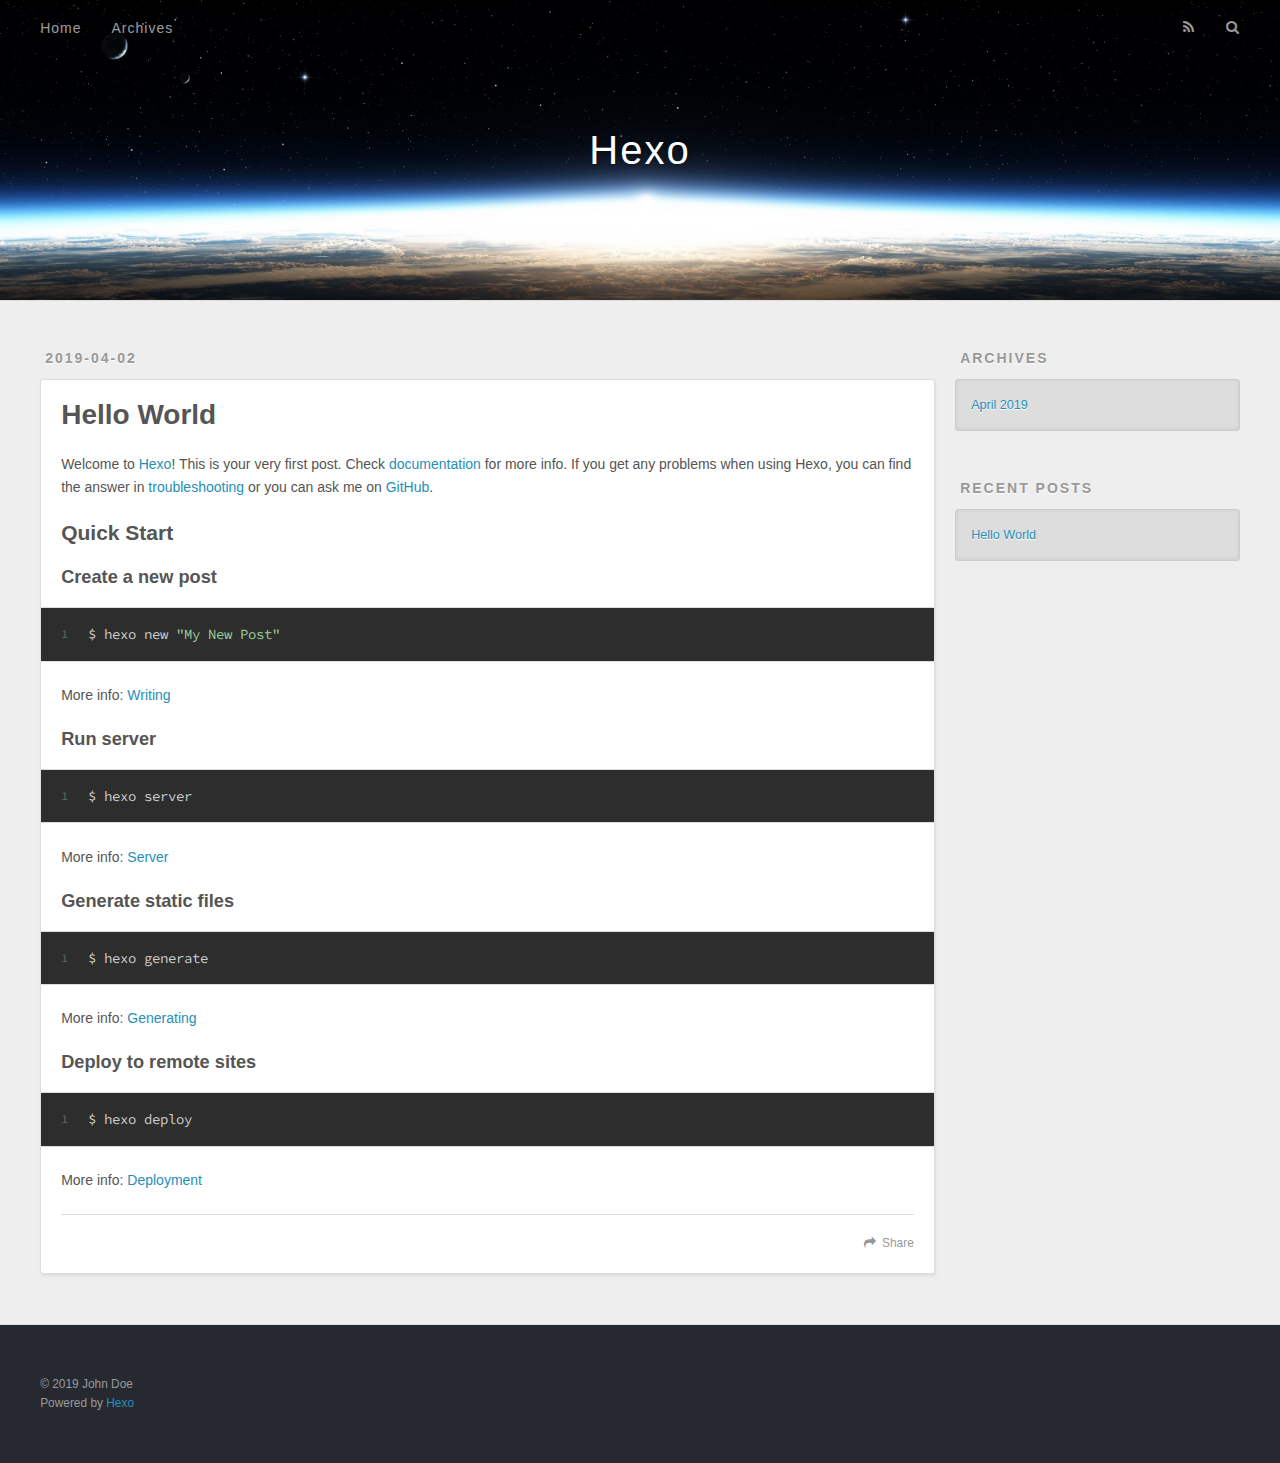
==== index.html @ 733bcc51 "Site updated: 2019-04-02 21:26:06" ====
<!DOCTYPE html>
<html>
<head><meta name="generator" content="Hexo 3.8.0">
  <meta charset="utf-8">
  

  
  <title>Hexo</title>
  <meta name="viewport" content="width=device-width, initial-scale=1, maximum-scale=1">
  <meta property="og:type" content="website">
<meta property="og:title" content="Hexo">
<meta property="og:url" content="http://yoursite.com/index.html">
<meta property="og:site_name" content="Hexo">
<meta property="og:locale" content="default">
<meta name="twitter:card" content="summary">
<meta name="twitter:title" content="Hexo">
  
    <link rel="alternate" href="/atom.xml" title="Hexo" type="application/atom+xml">
  
  
    <link rel="icon" href="/favicon.png">
  
  
    <link href="//fonts.googleapis.com/css?family=Source+Code+Pro" rel="stylesheet" type="text/css">
  
  <link rel="stylesheet" href="/css/style.css">
</head>
</html>
<body>
  <div id="container">
    <div id="wrap">
      <header id="header">
  <div id="banner"></div>
  <div id="header-outer" class="outer">
    <div id="header-title" class="inner">
      <h1 id="logo-wrap">
        <a href="/" id="logo">Hexo</a>
      </h1>
      
    </div>
    <div id="header-inner" class="inner">
      <nav id="main-nav">
        <a id="main-nav-toggle" class="nav-icon"></a>
        
          <a class="main-nav-link" href="/">Home</a>
        
          <a class="main-nav-link" href="/archives">Archives</a>
        
      </nav>
      <nav id="sub-nav">
        
          <a id="nav-rss-link" class="nav-icon" href="/atom.xml" title="RSS Feed"></a>
        
        <a id="nav-search-btn" class="nav-icon" title="Search"></a>
      </nav>
      <div id="search-form-wrap">
        <form action="//google.com/search" method="get" accept-charset="UTF-8" class="search-form"><input type="search" name="q" class="search-form-input" placeholder="Search"><button type="submit" class="search-form-submit">&#xF002;</button><input type="hidden" name="sitesearch" value="http://yoursite.com"></form>
      </div>
    </div>
  </div>
</header>
      <div class="outer">
        <section id="main">
  
    <article id="post-hello-world" class="article article-type-post" itemscope itemprop="blogPost">
  <div class="article-meta">
    <a href="/2019/04/02/hello-world/" class="article-date">
  <time datetime="2019-04-02T12:34:11.399Z" itemprop="datePublished">2019-04-02</time>
</a>
    
  </div>
  <div class="article-inner">
    
    
      <header class="article-header">
        
  
    <h1 itemprop="name">
      <a class="article-title" href="/2019/04/02/hello-world/">Hello World</a>
    </h1>
  

      </header>
    
    <div class="article-entry" itemprop="articleBody">
      
        <p>Welcome to <a href="https://hexo.io/" target="_blank" rel="noopener">Hexo</a>! This is your very first post. Check <a href="https://hexo.io/docs/" target="_blank" rel="noopener">documentation</a> for more info. If you get any problems when using Hexo, you can find the answer in <a href="https://hexo.io/docs/troubleshooting.html" target="_blank" rel="noopener">troubleshooting</a> or you can ask me on <a href="https://github.com/hexojs/hexo/issues" target="_blank" rel="noopener">GitHub</a>.</p>
<h2 id="Quick-Start"><a href="#Quick-Start" class="headerlink" title="Quick Start"></a>Quick Start</h2><h3 id="Create-a-new-post"><a href="#Create-a-new-post" class="headerlink" title="Create a new post"></a>Create a new post</h3><figure class="highlight bash"><table><tr><td class="gutter"><pre><span class="line">1</span><br></pre></td><td class="code"><pre><span class="line">$ hexo new <span class="string">"My New Post"</span></span><br></pre></td></tr></table></figure>
<p>More info: <a href="https://hexo.io/docs/writing.html" target="_blank" rel="noopener">Writing</a></p>
<h3 id="Run-server"><a href="#Run-server" class="headerlink" title="Run server"></a>Run server</h3><figure class="highlight bash"><table><tr><td class="gutter"><pre><span class="line">1</span><br></pre></td><td class="code"><pre><span class="line">$ hexo server</span><br></pre></td></tr></table></figure>
<p>More info: <a href="https://hexo.io/docs/server.html" target="_blank" rel="noopener">Server</a></p>
<h3 id="Generate-static-files"><a href="#Generate-static-files" class="headerlink" title="Generate static files"></a>Generate static files</h3><figure class="highlight bash"><table><tr><td class="gutter"><pre><span class="line">1</span><br></pre></td><td class="code"><pre><span class="line">$ hexo generate</span><br></pre></td></tr></table></figure>
<p>More info: <a href="https://hexo.io/docs/generating.html" target="_blank" rel="noopener">Generating</a></p>
<h3 id="Deploy-to-remote-sites"><a href="#Deploy-to-remote-sites" class="headerlink" title="Deploy to remote sites"></a>Deploy to remote sites</h3><figure class="highlight bash"><table><tr><td class="gutter"><pre><span class="line">1</span><br></pre></td><td class="code"><pre><span class="line">$ hexo deploy</span><br></pre></td></tr></table></figure>
<p>More info: <a href="https://hexo.io/docs/deployment.html" target="_blank" rel="noopener">Deployment</a></p>

      
    </div>
    <footer class="article-footer">
      <a data-url="http://yoursite.com/2019/04/02/hello-world/" data-id="cjtzrydak0000s4kz66vmxn2j" class="article-share-link">Share</a>
      
      
    </footer>
  </div>
  
</article>


  


</section>
        
          <aside id="sidebar">
  
    

  
    

  
    
  
    
  <div class="widget-wrap">
    <h3 class="widget-title">Archives</h3>
    <div class="widget">
      <ul class="archive-list"><li class="archive-list-item"><a class="archive-list-link" href="/archives/2019/04/">April 2019</a></li></ul>
    </div>
  </div>


  
    
  <div class="widget-wrap">
    <h3 class="widget-title">Recent Posts</h3>
    <div class="widget">
      <ul>
        
          <li>
            <a href="/2019/04/02/hello-world/">Hello World</a>
          </li>
        
      </ul>
    </div>
  </div>

  
</aside>
        
      </div>
      <footer id="footer">
  
  <div class="outer">
    <div id="footer-info" class="inner">
      &copy; 2019 John Doe<br>
      Powered by <a href="http://hexo.io/" target="_blank">Hexo</a>
    </div>
  </div>
</footer>
    </div>
    <nav id="mobile-nav">
  
    <a href="/" class="mobile-nav-link">Home</a>
  
    <a href="/archives" class="mobile-nav-link">Archives</a>
  
</nav>
    

<script src="//ajax.googleapis.com/ajax/libs/jquery/2.0.3/jquery.min.js"></script>


  <link rel="stylesheet" href="/fancybox/jquery.fancybox.css">
  <script src="/fancybox/jquery.fancybox.pack.js"></script>


<script src="/js/script.js"></script>



  </div>
</body>
</html>
---- css/style.css ----
body {
  width: 100%;
}
body:before,
body:after {
  content: "";
  display: table;
}
body:after {
  clear: both;
}
html,
body,
div,
span,
applet,
object,
iframe,
h1,
h2,
h3,
h4,
h5,
h6,
p,
blockquote,
pre,
a,
abbr,
acronym,
address,
big,
cite,
code,
del,
dfn,
em,
img,
ins,
kbd,
q,
s,
samp,
small,
strike,
strong,
sub,
sup,
tt,
var,
dl,
dt,
dd,
ol,
ul,
li,
fieldset,
form,
label,
legend,
table,
caption,
tbody,
tfoot,
thead,
tr,
th,
td {
  margin: 0;
  padding: 0;
  border: 0;
  outline: 0;
  font-weight: inherit;
  font-style: inherit;
  font-family: inherit;
  font-size: 100%;
  vertical-align: baseline;
}
body {
  line-height: 1;
  color: #000;
  background: #fff;
}
ol,
ul {
  list-style: none;
}
table {
  border-collapse: separate;
  border-spacing: 0;
  vertical-align: middle;
}
caption,
th,
td {
  text-align: left;
  font-weight: normal;
  vertical-align: middle;
}
a img {
  border: none;
}
input,
button {
  margin: 0;
  padding: 0;
}
input::-moz-focus-inner,
button::-moz-focus-inner {
  border: 0;
  padding: 0;
}
@font-face {
  font-family: FontAwesome;
  font-style: normal;
  font-weight: normal;
  src: url("fonts/fontawesome-webfont.eot?v=#4.0.3");
  src: url("fonts/fontawesome-webfont.eot?#iefix&v=#4.0.3") format("embedded-opentype"), url("fonts/fontawesome-webfont.woff?v=#4.0.3") format("woff"), url("fonts/fontawesome-webfont.ttf?v=#4.0.3") format("truetype"), url("fonts/fontawesome-webfont.svg#fontawesomeregular?v=#4.0.3") format("svg");
}
html,
body,
#container {
  height: 100%;
}
body {
  background: #eee;
  font: 14px -apple-system, BlinkMacSystemFont, "Segoe UI", "Roboto", "Oxygen", "Ubuntu", "Cantarell", "Fira Sans", "Droid Sans", "Helvetica Neue", sans-serif;
  -webkit-text-size-adjust: 100%;
}
.outer {
  max-width: 1220px;
  margin: 0 auto;
  padding: 0 20px;
}
.outer:before,
.outer:after {
  content: "";
  display: table;
}
.outer:after {
  clear: both;
}
.inner {
  display: inline;
  float: left;
  width: 98.33333333333333%;
  margin: 0 0.833333333333333%;
}
.left,
.alignleft {
  float: left;
}
.right,
.alignright {
  float: right;
}
.clear {
  clear: both;
}
#container {
  position: relative;
}
.mobile-nav-on {
  overflow: hidden;
}
#wrap {
  height: 100%;
  width: 100%;
  position: absolute;
  top: 0;
  left: 0;
  -webkit-transition: 0.2s ease-out;
  -moz-transition: 0.2s ease-out;
  -ms-transition: 0.2s ease-out;
  transition: 0.2s ease-out;
  z-index: 1;
  background: #eee;
}
.mobile-nav-on #wrap {
  left: 280px;
}
@media screen and (min-width: 768px) {
  #main {
    display: inline;
    float: left;
    width: 73.33333333333333%;
    margin: 0 0.833333333333333%;
  }
}
.article-date,
.article-category-link,
.archive-year,
.widget-title {
  text-decoration: none;
  text-transform: uppercase;
  letter-spacing: 2px;
  color: #999;
  margin-bottom: 1em;
  margin-left: 5px;
  line-height: 1em;
  text-shadow: 0 1px #fff;
  font-weight: bold;
}
.article-inner,
.archive-article-inner {
  background: #fff;
  -webkit-box-shadow: 1px 2px 3px #ddd;
  box-shadow: 1px 2px 3px #ddd;
  border: 1px solid #ddd;
  border-radius: 3px;
}
.article-entry h1,
.widget h1 {
  font-size: 2em;
}
.article-entry h2,
.widget h2 {
  font-size: 1.5em;
}
.article-entry h3,
.widget h3 {
  font-size: 1.3em;
}
.article-entry h4,
.widget h4 {
  font-size: 1.2em;
}
.article-entry h5,
.widget h5 {
  font-size: 1em;
}
.article-entry h6,
.widget h6 {
  font-size: 1em;
  color: #999;
}
.article-entry hr,
.widget hr {
  border: 1px dashed #ddd;
}
.article-entry strong,
.widget strong {
  font-weight: bold;
}
.article-entry em,
.widget em,
.article-entry cite,
.widget cite {
  font-style: italic;
}
.article-entry sup,
.widget sup,
.article-entry sub,
.widget sub {
  font-size: 0.75em;
  line-height: 0;
  position: relative;
  vertical-align: baseline;
}
.article-entry sup,
.widget sup {
  top: -0.5em;
}
.article-entry sub,
.widget sub {
  bottom: -0.2em;
}
.article-entry small,
.widget small {
  font-size: 0.85em;
}
.article-entry acronym,
.widget acronym,
.article-entry abbr,
.widget abbr {
  border-bottom: 1px dotted;
}
.article-entry ul,
.widget ul,
.article-entry ol,
.widget ol,
.article-entry dl,
.widget dl {
  margin: 0 20px;
  line-height: 1.6em;
}
.article-entry ul ul,
.widget ul ul,
.article-entry ol ul,
.widget ol ul,
.article-entry ul ol,
.widget ul ol,
.article-entry ol ol,
.widget ol ol {
  margin-top: 0;
  margin-bottom: 0;
}
.article-entry ul,
.widget ul {
  list-style: disc;
}
.article-entry ol,
.widget ol {
  list-style: decimal;
}
.article-entry dt,
.widget dt {
  font-weight: bold;
}
#header {
  height: 300px;
  position: relative;
  border-bottom: 1px solid #ddd;
}
#header:before,
#header:after {
  content: "";
  position: absolute;
  left: 0;
  right: 0;
  height: 40px;
}
#header:before {
  top: 0;
  background: -webkit-linear-gradient(rgba(0,0,0,0.2), transparent);
  background: -moz-linear-gradient(rgba(0,0,0,0.2), transparent);
  background: -ms-linear-gradient(rgba(0,0,0,0.2), transparent);
  background: linear-gradient(rgba(0,0,0,0.2), transparent);
}
#header:after {
  bottom: 0;
  background: -webkit-linear-gradient(transparent, rgba(0,0,0,0.2));
  background: -moz-linear-gradient(transparent, rgba(0,0,0,0.2));
  background: -ms-linear-gradient(transparent, rgba(0,0,0,0.2));
  background: linear-gradient(transparent, rgba(0,0,0,0.2));
}
#header-outer {
  height: 100%;
  position: relative;
}
#header-inner {
  position: relative;
  overflow: hidden;
}
#banner {
  position: absolute;
  top: 0;
  left: 0;
  width: 100%;
  height: 100%;
  background: url("images/banner.jpg") center #000;
  -webkit-background-size: cover;
  -moz-background-size: cover;
  background-size: cover;
  z-index: -1;
}
#header-title {
  text-align: center;
  height: 40px;
  position: absolute;
  top: 50%;
  left: 0;
  margin-top: -20px;
}
#logo,
#subtitle {
  text-decoration: none;
  color: #fff;
  font-weight: 300;
  text-shadow: 0 1px 4px rgba(0,0,0,0.3);
}
#logo {
  font-size: 40px;
  line-height: 40px;
  letter-spacing: 2px;
}
#subtitle {
  font-size: 16px;
  line-height: 16px;
  letter-spacing: 1px;
}
#subtitle-wrap {
  margin-top: 16px;
}
#main-nav {
  float: left;
  margin-left: -15px;
}
.nav-icon,
.main-nav-link {
  float: left;
  color: #fff;
  opacity: 0.6;
  text-decoration: none;
  text-shadow: 0 1px rgba(0,0,0,0.2);
  -webkit-transition: opacity 0.2s;
  -moz-transition: opacity 0.2s;
  -ms-transition: opacity 0.2s;
  transition: opacity 0.2s;
  display: block;
  padding: 20px 15px;
}
.nav-icon:hover,
.main-nav-link:hover {
  opacity: 1;
}
.nav-icon {
  font-family: FontAwesome;
  text-align: center;
  font-size: 14px;
  width: 14px;
  height: 14px;
  padding: 20px 15px;
  position: relative;
  cursor: pointer;
}
.main-nav-link {
  font-weight: 300;
  letter-spacing: 1px;
}
@media screen and (max-width: 479px) {
  .main-nav-link {
    display: none;
  }
}
#main-nav-toggle {
  display: none;
}
#main-nav-toggle:before {
  content: "\f0c9";
}
@media screen and (max-width: 479px) {
  #main-nav-toggle {
    display: block;
  }
}
#sub-nav {
  float: right;
  margin-right: -15px;
}
#nav-rss-link:before {
  content: "\f09e";
}
#nav-search-btn:before {
  content: "\f002";
}
#search-form-wrap {
  position: absolute;
  top: 15px;
  width: 150px;
  height: 30px;
  right: -150px;
  opacity: 0;
  -webkit-transition: 0.2s ease-out;
  -moz-transition: 0.2s ease-out;
  -ms-transition: 0.2s ease-out;
  transition: 0.2s ease-out;
}
#search-form-wrap.on {
  opacity: 1;
  right: 0;
}
@media screen and (max-width: 479px) {
  #search-form-wrap {
    width: 100%;
    right: -100%;
  }
}
.search-form {
  position: absolute;
  top: 0;
  left: 0;
  right: 0;
  background: #fff;
  padding: 5px 15px;
  border-radius: 15px;
  -webkit-box-shadow: 0 0 10px rgba(0,0,0,0.3);
  box-shadow: 0 0 10px rgba(0,0,0,0.3);
}
.search-form-input {
  border: none;
  background: none;
  color: #555;
  width: 100%;
  font: 13px -apple-system, BlinkMacSystemFont, "Segoe UI", "Roboto", "Oxygen", "Ubuntu", "Cantarell", "Fira Sans", "Droid Sans", "Helvetica Neue", sans-serif;
  outline: none;
}
.search-form-input::-webkit-search-results-decoration,
.search-form-input::-webkit-search-cancel-button {
  -webkit-appearance: none;
}
.search-form-submit {
  position: absolute;
  top: 50%;
  right: 10px;
  margin-top: -7px;
  font: 13px FontAwesome;
  border: none;
  background: none;
  color: #bbb;
  cursor: pointer;
}
.search-form-submit:hover,
.search-form-submit:focus {
  color: #777;
}
.article {
  margin: 50px 0;
}
.article-inner {
  overflow: hidden;
}
.article-meta:before,
.article-meta:after {
  content: "";
  display: table;
}
.article-meta:after {
  clear: both;
}
.article-date {
  float: left;
}
.article-category {
  float: left;
  line-height: 1em;
  color: #ccc;
  text-shadow: 0 1px #fff;
  margin-left: 8px;
}
.article-category:before {
  content: "\2022";
}
.article-category-link {
  margin: 0 12px 1em;
}
.article-header {
  padding: 20px 20px 0;
}
.article-title {
  text-decoration: none;
  font-size: 2em;
  font-weight: bold;
  color: #555;
  line-height: 1.1em;
  -webkit-transition: color 0.2s;
  -moz-transition: color 0.2s;
  -ms-transition: color 0.2s;
  transition: color 0.2s;
}
a.article-title:hover {
  color: #258fb8;
}
.article-entry {
  color: #555;
  padding: 0 20px;
}
.article-entry:before,
.article-entry:after {
  content: "";
  display: table;
}
.article-entry:after {
  clear: both;
}
.article-entry p,
.article-entry table {
  line-height: 1.6em;
  margin: 1.6em 0;
}
.article-entry h1,
.article-entry h2,
.article-entry h3,
.article-entry h4,
.article-entry h5,
.article-entry h6 {
  font-weight: bold;
}
.article-entry h1,
.article-entry h2,
.article-entry h3,
.article-entry h4,
.article-entry h5,
.article-entry h6 {
  line-height: 1.1em;
  margin: 1.1em 0;
}
.article-entry a {
  color: #258fb8;
  text-decoration: none;
}
.article-entry a:hover {
  text-decoration: underline;
}
.article-entry ul,
.article-entry ol,
.article-entry dl {
  margin-top: 1.6em;
  margin-bottom: 1.6em;
}
.article-entry img,
.article-entry video {
  max-width: 100%;
  height: auto;
  display: block;
  margin: auto;
}
.article-entry iframe {
  border: none;
}
.article-entry table {
  width: 100%;
  border-collapse: collapse;
  border-spacing: 0;
}
.article-entry th {
  font-weight: bold;
  border-bottom: 3px solid #ddd;
  padding-bottom: 0.5em;
}
.article-entry td {
  border-bottom: 1px solid #ddd;
  padding: 10px 0;
}
.article-entry blockquote {
  font-family: Georgia, "Times New Roman", serif;
  font-size: 1.4em;
  margin: 1.6em 20px;
  text-align: center;
}
.article-entry blockquote footer {
  font-size: 14px;
  margin: 1.6em 0;
  font-family: -apple-system, BlinkMacSystemFont, "Segoe UI", "Roboto", "Oxygen", "Ubuntu", "Cantarell", "Fira Sans", "Droid Sans", "Helvetica Neue", sans-serif;
}
.article-entry blockquote footer cite:before {
  content: "—";
  padding: 0 0.5em;
}
.article-entry .pullquote {
  text-align: left;
  width: 45%;
  margin: 0;
}
.article-entry .pullquote.left {
  margin-left: 0.5em;
  margin-right: 1em;
}
.article-entry .pullquote.right {
  margin-right: 0.5em;
  margin-left: 1em;
}
.article-entry .caption {
  color: #999;
  display: block;
  font-size: 0.9em;
  margin-top: 0.5em;
  position: relative;
  text-align: center;
}
.article-entry .video-container {
  position: relative;
  padding-top: 56.25%;
  height: 0;
  overflow: hidden;
}
.article-entry .video-container iframe,
.article-entry .video-container object,
.article-entry .video-container embed {
  position: absolute;
  top: 0;
  left: 0;
  width: 100%;
  height: 100%;
  margin-top: 0;
}
.article-more-link a {
  display: inline-block;
  line-height: 1em;
  padding: 6px 15px;
  border-radius: 15px;
  background: #eee;
  color: #999;
  text-shadow: 0 1px #fff;
  text-decoration: none;
}
.article-more-link a:hover {
  background: #258fb8;
  color: #fff;
  text-decoration: none;
  text-shadow: 0 1px #1e7293;
}
.article-footer {
  font-size: 0.85em;
  line-height: 1.6em;
  border-top: 1px solid #ddd;
  padding-top: 1.6em;
  margin: 0 20px 20px;
}
.article-footer:before,
.article-footer:after {
  content: "";
  display: table;
}
.article-footer:after {
  clear: both;
}
.article-footer a {
  color: #999;
  text-decoration: none;
}
.article-footer a:hover {
  color: #555;
}
.article-tag-list-item {
  float: left;
  margin-right: 10px;
}
.article-tag-list-link:before {
  content: "#";
}
.article-comment-link {
  float: right;
}
.article-comment-link:before {
  content: "\f075";
  font-family: FontAwesome;
  padding-right: 8px;
}
.article-share-link {
  cursor: pointer;
  float: right;
  margin-left: 20px;
}
.article-share-link:before {
  content: "\f064";
  font-family: FontAwesome;
  padding-right: 6px;
}
#article-nav {
  position: relative;
}
#article-nav:before,
#article-nav:after {
  content: "";
  display: table;
}
#article-nav:after {
  clear: both;
}
@media screen and (min-width: 768px) {
  #article-nav {
    margin: 50px 0;
  }
  #article-nav:before {
    width: 8px;
    height: 8px;
    position: absolute;
    top: 50%;
    left: 50%;
    margin-top: -4px;
    margin-left: -4px;
    content: "";
    border-radius: 50%;
    background: #ddd;
    -webkit-box-shadow: 0 1px 2px #fff;
    box-shadow: 0 1px 2px #fff;
  }
}
.article-nav-link-wrap {
  text-decoration: none;
  text-shadow: 0 1px #fff;
  color: #999;
  -webkit-box-sizing: border-box;
  -moz-box-sizing: border-box;
  box-sizing: border-box;
  margin-top: 50px;
  text-align: center;
  display: block;
}
.article-nav-link-wrap:hover {
  color: #555;
}
@media screen and (min-width: 768px) {
  .article-nav-link-wrap {
    width: 50%;
    margin-top: 0;
  }
}
@media screen and (min-width: 768px) {
  #article-nav-newer {
    float: left;
    text-align: right;
    padding-right: 20px;
  }
}
@media screen and (min-width: 768px) {
  #article-nav-older {
    float: right;
    text-align: left;
    padding-left: 20px;
  }
}
.article-nav-caption {
  text-transform: uppercase;
  letter-spacing: 2px;
  color: #ddd;
  line-height: 1em;
  font-weight: bold;
}
#article-nav-newer .article-nav-caption {
  margin-right: -2px;
}
.article-nav-title {
  font-size: 0.85em;
  line-height: 1.6em;
  margin-top: 0.5em;
}
.article-share-box {
  position: absolute;
  display: none;
  background: #fff;
  -webkit-box-shadow: 1px 2px 10px rgba(0,0,0,0.2);
  box-shadow: 1px 2px 10px rgba(0,0,0,0.2);
  border-radius: 3px;
  margin-left: -145px;
  overflow: hidden;
  z-index: 1;
}
.article-share-box.on {
  display: block;
}
.article-share-input {
  width: 100%;
  background: none;
  -webkit-box-sizing: border-box;
  -moz-box-sizing: border-box;
  box-sizing: border-box;
  font: 14px -apple-system, BlinkMacSystemFont, "Segoe UI", "Roboto", "Oxygen", "Ubuntu", "Cantarell", "Fira Sans", "Droid Sans", "Helvetica Neue", sans-serif;
  padding: 0 15px;
  color: #555;
  outline: none;
  border: 1px solid #ddd;
  border-radius: 3px 3px 0 0;
  height: 36px;
  line-height: 36px;
}
.article-share-links {
  background: #eee;
}
.article-share-links:before,
.article-share-links:after {
  content: "";
  display: table;
}
.article-share-links:after {
  clear: both;
}
.article-share-twitter,
.article-share-facebook,
.article-share-pinterest,
.article-share-google {
  width: 50px;
  height: 36px;
  display: block;
  float: left;
  position: relative;
  color: #999;
  text-shadow: 0 1px #fff;
}
.article-share-twitter:before,
.article-share-facebook:before,
.article-share-pinterest:before,
.article-share-google:before {
  font-size: 20px;
  font-family: FontAwesome;
  width: 20px;
  height: 20px;
  position: absolute;
  top: 50%;
  left: 50%;
  margin-top: -10px;
  margin-left: -10px;
  text-align: center;
}
.article-share-twitter:hover,
.article-share-facebook:hover,
.article-share-pinterest:hover,
.article-share-google:hover {
  color: #fff;
}
.article-share-twitter:before {
  content: "\f099";
}
.article-share-twitter:hover {
  background: #00aced;
  text-shadow: 0 1px #008abe;
}
.article-share-facebook:before {
  content: "\f09a";
}
.article-share-facebook:hover {
  background: #3b5998;
  text-shadow: 0 1px #2f477a;
}
.article-share-pinterest:before {
  content: "\f0d2";
}
.article-share-pinterest:hover {
  background: #cb2027;
  text-shadow: 0 1px #a21a1f;
}
.article-share-google:before {
  content: "\f0d5";
}
.article-share-google:hover {
  background: #dd4b39;
  text-shadow: 0 1px #be3221;
}
.article-gallery {
  background: #000;
  position: relative;
}
.article-gallery-photos {
  position: relative;
  overflow: hidden;
}
.article-gallery-img {
  display: none;
  max-width: 100%;
}
.article-gallery-img:first-child {
  display: block;
}
.article-gallery-img.loaded {
  position: absolute;
  display: block;
}
.article-gallery-img img {
  display: block;
  max-width: 100%;
  margin: 0 auto;
}
#comments {
  background: #fff;
  -webkit-box-shadow: 1px 2px 3px #ddd;
  box-shadow: 1px 2px 3px #ddd;
  padding: 20px;
  border: 1px solid #ddd;
  border-radius: 3px;
  margin: 50px 0;
}
#comments a {
  color: #258fb8;
}
.archives-wrap {
  margin: 50px 0;
}
.archives:before,
.archives:after {
  content: "";
  display: table;
}
.archives:after {
  clear: both;
}
.archive-year-wrap {
  margin-bottom: 1em;
}
.archives {
  -webkit-column-gap: 10px;
  -moz-column-gap: 10px;
  column-gap: 10px;
}
@media screen and (min-width: 480px) and (max-width: 767px) {
  .archives {
    -webkit-column-count: 2;
    -moz-column-count: 2;
    column-count: 2;
  }
}
@media screen and (min-width: 768px) {
  .archives {
    -webkit-column-count: 3;
    -moz-column-count: 3;
    column-count: 3;
  }
}
.archive-article {
  -webkit-column-break-inside: avoid;
  page-break-inside: avoid;
  overflow: hidden;
  break-inside: avoid-column;
}
.archive-article-inner {
  padding: 10px;
  margin-bottom: 15px;
}
.archive-article-title {
  text-decoration: none;
  font-weight: bold;
  color: #555;
  -webkit-transition: color 0.2s;
  -moz-transition: color 0.2s;
  -ms-transition: color 0.2s;
  transition: color 0.2s;
  line-height: 1.6em;
}
.archive-article-title:hover {
  color: #258fb8;
}
.archive-article-footer {
  margin-top: 1em;
}
.archive-article-date {
  color: #999;
  text-decoration: none;
  font-size: 0.85em;
  line-height: 1em;
  margin-bottom: 0.5em;
  display: block;
}
#page-nav {
  margin: 50px auto;
  background: #fff;
  -webkit-box-shadow: 1px 2px 3px #ddd;
  box-shadow: 1px 2px 3px #ddd;
  border: 1px solid #ddd;
  border-radius: 3px;
  text-align: center;
  color: #999;
  overflow: hidden;
}
#page-nav:before,
#page-nav:after {
  content: "";
  display: table;
}
#page-nav:after {
  clear: both;
}
#page-nav a,
#page-nav span {
  padding: 10px 20px;
  line-height: 1;
  height: 2ex;
}
#page-nav a {
  color: #999;
  text-decoration: none;
}
#page-nav a:hover {
  background: #999;
  color: #fff;
}
#page-nav .prev {
  float: left;
}
#page-nav .next {
  float: right;
}
#page-nav .page-number {
  display: inline-block;
}
@media screen and (max-width: 479px) {
  #page-nav .page-number {
    display: none;
  }
}
#page-nav .current {
  color: #555;
  font-weight: bold;
}
#page-nav .space {
  color: #ddd;
}
#footer {
  background: #262a30;
  padding: 50px 0;
  border-top: 1px solid #ddd;
  color: #999;
}
#footer a {
  color: #258fb8;
  text-decoration: none;
}
#footer a:hover {
  text-decoration: underline;
}
#footer-info {
  line-height: 1.6em;
  font-size: 0.85em;
}
.article-entry pre,
.article-entry .highlight {
  background: #2d2d2d;
  margin: 0 -20px;
  padding: 15px 20px;
  border-style: solid;
  border-color: #ddd;
  border-width: 1px 0;
  overflow: auto;
  color: #ccc;
  line-height: 22.400000000000002px;
}
.article-entry .highlight .gutter pre,
.article-entry .gist .gist-file .gist-data .line-numbers {
  color: #666;
  font-size: 0.85em;
}
.article-entry pre,
.article-entry code {
  font-family: "Source Code Pro", Consolas, Monaco, Menlo, Consolas, monospace;
}
.article-entry code {
  background: #eee;
  text-shadow: 0 1px #fff;
  padding: 0 0.3em;
}
.article-entry pre code {
  background: none;
  text-shadow: none;
  padding: 0;
}
.article-entry .highlight pre {
  border: none;
  margin: 0;
  padding: 0;
}
.article-entry .highlight table {
  margin: 0;
  width: auto;
}
.article-entry .highlight td {
  border: none;
  padding: 0;
}
.article-entry .highlight figcaption {
  font-size: 0.85em;
  color: #999;
  line-height: 1em;
  margin-bottom: 1em;
}
.article-entry .highlight figcaption:before,
.article-entry .highlight figcaption:after {
  content: "";
  display: table;
}
.article-entry .highlight figcaption:after {
  clear: both;
}
.article-entry .highlight figcaption a {
  float: right;
}
.article-entry .highlight .gutter pre {
  text-align: right;
  padding-right: 20px;
}
.article-entry .highlight .line {
  height: 22.400000000000002px;
}
.article-entry .highlight .line.marked {
  background: #515151;
}
.article-entry .gist {
  margin: 0 -20px;
  border-style: solid;
  border-color: #ddd;
  border-width: 1px 0;
  background: #2d2d2d;
  padding: 15px 20px 15px 0;
}
.article-entry .gist .gist-file {
  border: none;
  font-family: "Source Code Pro", Consolas, Monaco, Menlo, Consolas, monospace;
  margin: 0;
}
.article-entry .gist .gist-file .gist-data {
  background: none;
  border: none;
}
.article-entry .gist .gist-file .gist-data .line-numbers {
  background: none;
  border: none;
  padding: 0 20px 0 0;
}
.article-entry .gist .gist-file .gist-data .line-data {
  padding: 0 !important;
}
.article-entry .gist .gist-file .highlight {
  margin: 0;
  padding: 0;
  border: none;
}
.article-entry .gist .gist-file .gist-meta {
  background: #2d2d2d;
  color: #999;
  font: 0.85em -apple-system, BlinkMacSystemFont, "Segoe UI", "Roboto", "Oxygen", "Ubuntu", "Cantarell", "Fira Sans", "Droid Sans", "Helvetica Neue", sans-serif;
  text-shadow: 0 0;
  padding: 0;
  margin-top: 1em;
  margin-left: 20px;
}
.article-entry .gist .gist-file .gist-meta a {
  color: #258fb8;
  font-weight: normal;
}
.article-entry .gist .gist-file .gist-meta a:hover {
  text-decoration: underline;
}
pre .comment,
pre .title {
  color: #999;
}
pre .variable,
pre .attribute,
pre .tag,
pre .regexp,
pre .ruby .constant,
pre .xml .tag .title,
pre .xml .pi,
pre .xml .doctype,
pre .html .doctype,
pre .css .id,
pre .css .class,
pre .css .pseudo {
  color: #f2777a;
}
pre .number,
pre .preprocessor,
pre .built_in,
pre .literal,
pre .params,
pre .constant {
  color: #f99157;
}
pre .class,
pre .ruby .class .title,
pre .css .rules .attribute {
  color: #9c9;
}
pre .string,
pre .value,
pre .inheritance,
pre .header,
pre .ruby .symbol,
pre .xml .cdata {
  color: #9c9;
}
pre .css .hexcolor {
  color: #6cc;
}
pre .function,
pre .python .decorator,
pre .python .title,
pre .ruby .function .title,
pre .ruby .title .keyword,
pre .perl .sub,
pre .javascript .title,
pre .coffeescript .title {
  color: #69c;
}
pre .keyword,
pre .javascript .function {
  color: #c9c;
}
@media screen and (max-width: 479px) {
  #mobile-nav {
    position: absolute;
    top: 0;
    left: 0;
    width: 280px;
    height: 100%;
    background: #191919;
    border-right: 1px solid #fff;
  }
}
@media screen and (max-width: 479px) {
  .mobile-nav-link {
    display: block;
    color: #999;
    text-decoration: none;
    padding: 15px 20px;
    font-weight: bold;
  }
  .mobile-nav-link:hover {
    color: #fff;
  }
}
@media screen and (min-width: 768px) {
  #sidebar {
    display: inline;
    float: left;
    width: 23.333333333333332%;
    margin: 0 0.833333333333333%;
  }
}
.widget-wrap {
  margin: 50px 0;
}
.widget {
  color: #777;
  text-shadow: 0 1px #fff;
  background: #ddd;
  -webkit-box-shadow: 0 -1px 4px #ccc inset;
  box-shadow: 0 -1px 4px #ccc inset;
  border: 1px solid #ccc;
  padding: 15px;
  border-radius: 3px;
}
.widget a {
  color: #258fb8;
  text-decoration: none;
}
.widget a:hover {
  text-decoration: underline;
}
.widget ul ul,
.widget ol ul,
.widget dl ul,
.widget ul ol,
.widget ol ol,
.widget dl ol,
.widget ul dl,
.widget ol dl,
.widget dl dl {
  margin-left: 15px;
  list-style: disc;
}
.widget {
  line-height: 1.6em;
  word-wrap: break-word;
  font-size: 0.9em;
}
.widget ul,
.widget ol {
  list-style: none;
  margin: 0;
}
.widget ul ul,
.widget ol ul,
.widget ul ol,
.widget ol ol {
  margin: 0 20px;
}
.widget ul ul,
.widget ol ul {
  list-style: disc;
}
.widget ul ol,
.widget ol ol {
  list-style: decimal;
}
.category-list-count,
.tag-list-count,
.archive-list-count {
  padding-left: 5px;
  color: #999;
  font-size: 0.85em;
}
.category-list-count:before,
.tag-list-count:before,
.archive-list-count:before {
  content: "(";
}
.category-list-count:after,
.tag-list-count:after,
.archive-list-count:after {
  content: ")";
}
.tagcloud a {
  margin-right: 5px;
  display: inline-block;
}
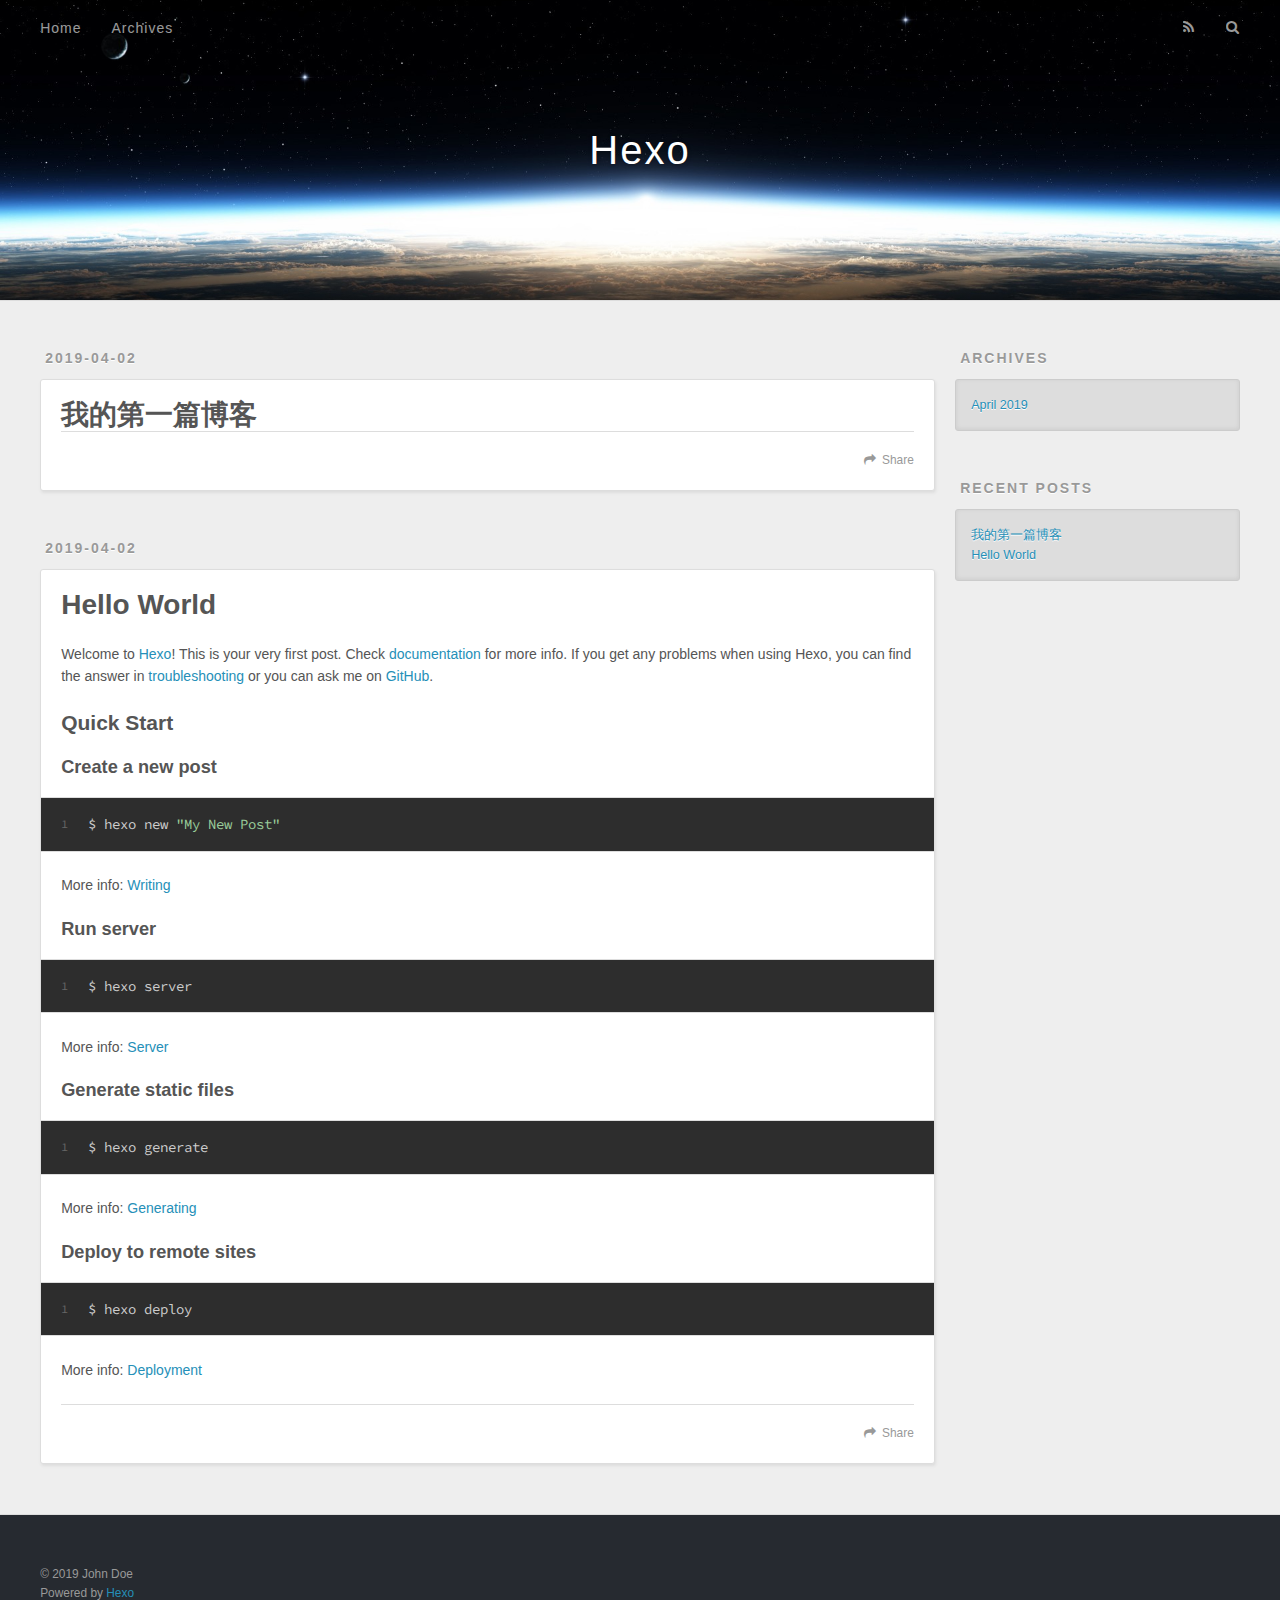
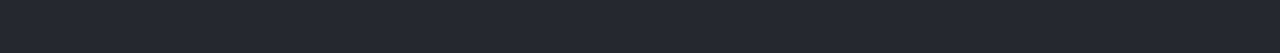
==== commit 79efaf1e: "Site updated: 2019-04-02 21:30:50" ====
--- a/index.html
+++ b/index.html
@@ -62,6 +62,42 @@
       <div class="outer">
         <section id="main">
   
+    <article id="post-我的第一篇博客" class="article article-type-post" itemscope itemprop="blogPost">
+  <div class="article-meta">
+    <a href="/2019/04/02/我的第一篇博客/" class="article-date">
+  <time datetime="2019-04-02T13:29:13.000Z" itemprop="datePublished">2019-04-02</time>
+</a>
+    
+  </div>
+  <div class="article-inner">
+    
+    
+      <header class="article-header">
+        
+  
+    <h1 itemprop="name">
+      <a class="article-title" href="/2019/04/02/我的第一篇博客/">我的第一篇博客</a>
+    </h1>
+  
+
+      </header>
+    
+    <div class="article-entry" itemprop="articleBody">
+      
+        
+      
+    </div>
+    <footer class="article-footer">
+      <a data-url="http://yoursite.com/2019/04/02/我的第一篇博客/" data-id="cjtztliby0001m4kzl6x2awsr" class="article-share-link">Share</a>
+      
+      
+    </footer>
+  </div>
+  
+</article>
+
+
+  
     <article id="post-hello-world" class="article article-type-post" itemscope itemprop="blogPost">
   <div class="article-meta">
     <a href="/2019/04/02/hello-world/" class="article-date">
@@ -97,7 +133,7 @@
       
     </div>
     <footer class="article-footer">
-      <a data-url="http://yoursite.com/2019/04/02/hello-world/" data-id="cjtzrydak0000s4kz66vmxn2j" class="article-share-link">Share</a>
+      <a data-url="http://yoursite.com/2019/04/02/hello-world/" data-id="cjtztlibb0000m4kzprm33rrf" class="article-share-link">Share</a>
       
       
     </footer>
@@ -138,6 +174,10 @@
       <ul>
         
           <li>
+            <a href="/2019/04/02/我的第一篇博客/">我的第一篇博客</a>
+          </li>
+        
+          <li>
             <a href="/2019/04/02/hello-world/">Hello World</a>
           </li>
         
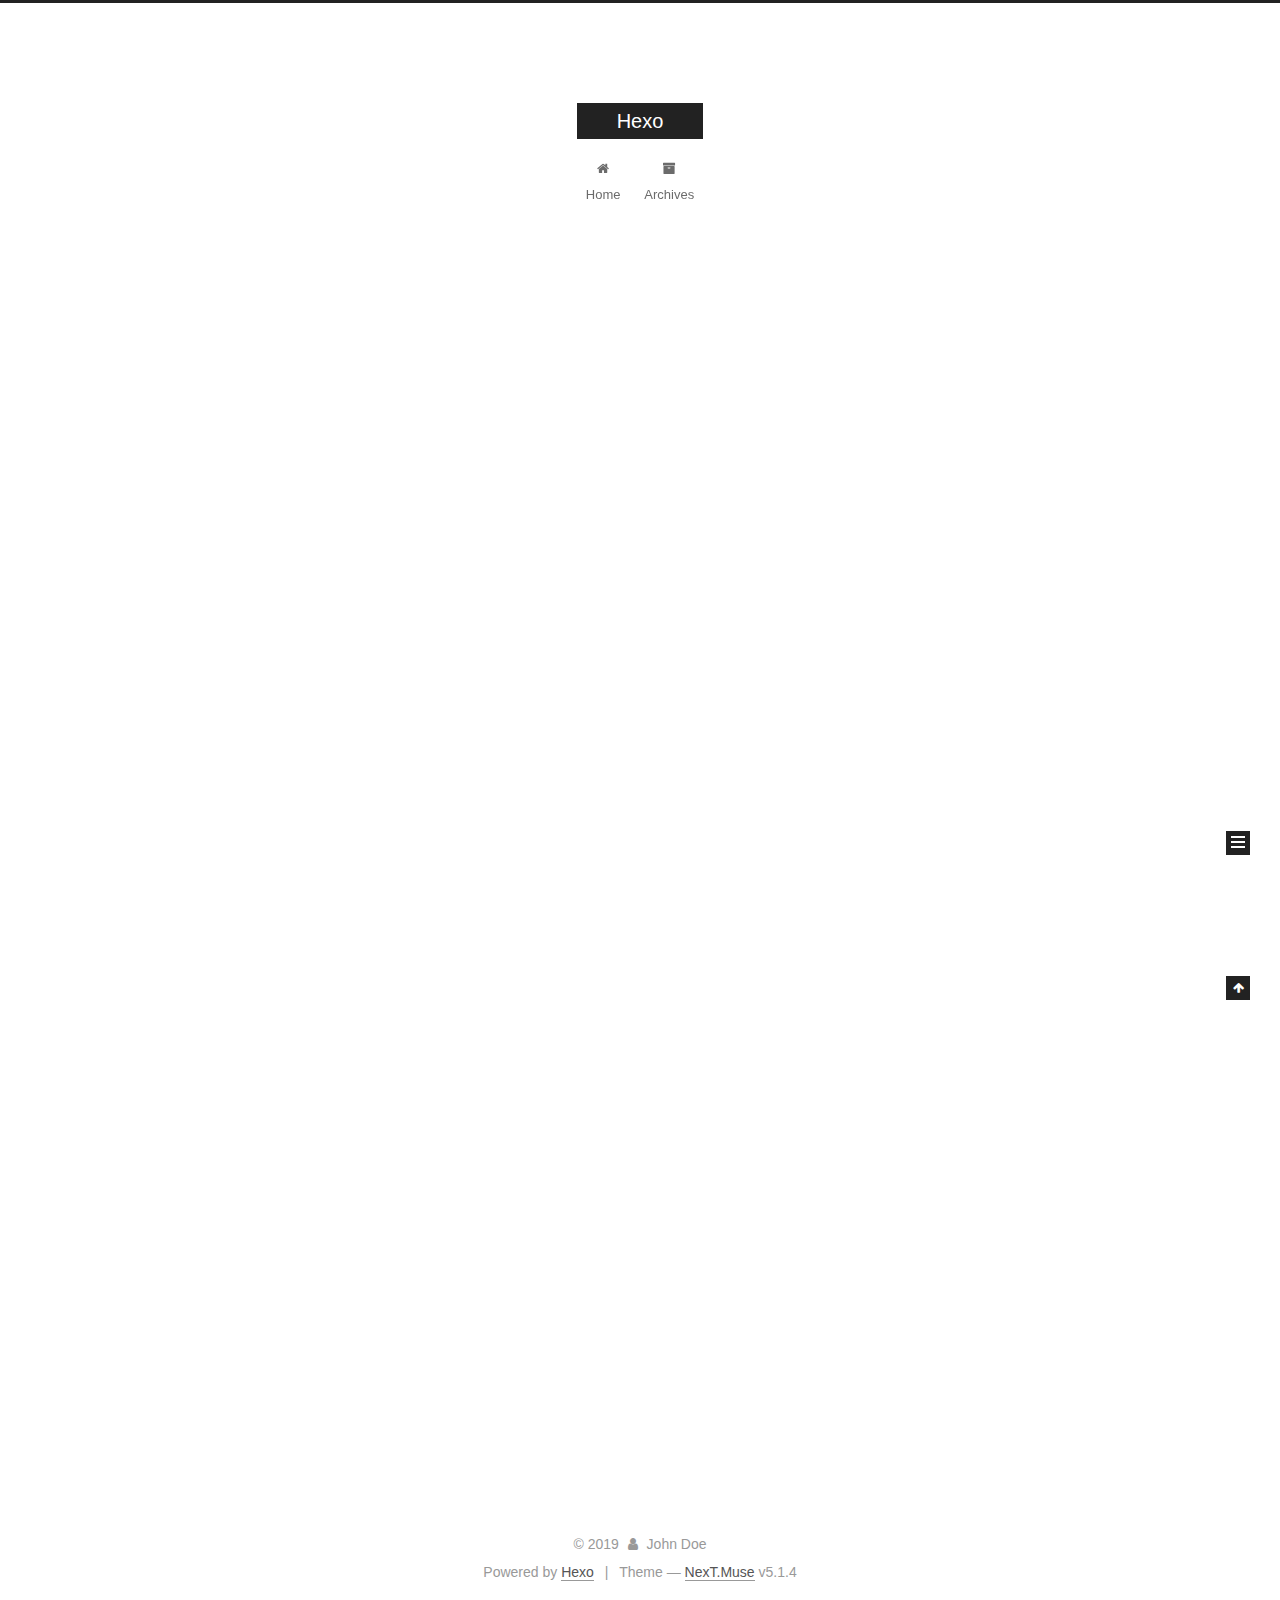
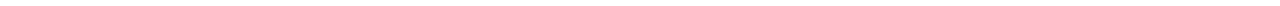
==== commit d224184b: "Site updated: 2019-04-02 21:47:28" ====
--- a/index.html
+++ b/index.html
@@ -1,126 +1,425 @@
 <!DOCTYPE html>
-<html>
+
+
+
+  
+
+
+<html class="theme-next muse use-motion" lang>
 <head><meta name="generator" content="Hexo 3.8.0">
-  <meta charset="utf-8">
-  
-
-  
-  <title>Hexo</title>
-  <meta name="viewport" content="width=device-width, initial-scale=1, maximum-scale=1">
-  <meta property="og:type" content="website">
+  <meta charset="UTF-8">
+<meta http-equiv="X-UA-Compatible" content="IE=edge">
+<meta name="viewport" content="width=device-width, initial-scale=1, maximum-scale=1">
+<meta name="theme-color" content="#222">
+
+
+
+
+
+
+
+
+
+<meta http-equiv="Cache-Control" content="no-transform">
+<meta http-equiv="Cache-Control" content="no-siteapp">
+
+
+
+
+
+
+
+
+
+
+
+
+
+
+
+
+  
+  
+  <link href="/lib/fancybox/source/jquery.fancybox.css?v=2.1.5" rel="stylesheet" type="text/css">
+
+
+
+
+
+
+
+<link href="/lib/font-awesome/css/font-awesome.min.css?v=4.6.2" rel="stylesheet" type="text/css">
+
+<link href="/css/main.css?v=5.1.4" rel="stylesheet" type="text/css">
+
+
+  <link rel="apple-touch-icon" sizes="180x180" href="/images/apple-touch-icon-next.png?v=5.1.4">
+
+
+  <link rel="icon" type="image/png" sizes="32x32" href="/images/favicon-32x32-next.png?v=5.1.4">
+
+
+  <link rel="icon" type="image/png" sizes="16x16" href="/images/favicon-16x16-next.png?v=5.1.4">
+
+
+  <link rel="mask-icon" href="/images/logo.svg?v=5.1.4" color="#222">
+
+
+
+
+
+  <meta name="keywords" content="Hexo, NexT">
+
+
+
+
+
+
+
+
+
+
+<meta property="og:type" content="website">
 <meta property="og:title" content="Hexo">
 <meta property="og:url" content="http://yoursite.com/index.html">
 <meta property="og:site_name" content="Hexo">
 <meta property="og:locale" content="default">
 <meta name="twitter:card" content="summary">
 <meta name="twitter:title" content="Hexo">
-  
-    <link rel="alternate" href="/atom.xml" title="Hexo" type="application/atom+xml">
-  
-  
-    <link rel="icon" href="/favicon.png">
-  
-  
-    <link href="//fonts.googleapis.com/css?family=Source+Code+Pro" rel="stylesheet" type="text/css">
-  
-  <link rel="stylesheet" href="/css/style.css">
+
+
+
+<script type="text/javascript" id="hexo.configurations">
+  var NexT = window.NexT || {};
+  var CONFIG = {
+    root: '/',
+    scheme: 'Muse',
+    version: '5.1.4',
+    sidebar: {"position":"left","display":"post","offset":12,"b2t":false,"scrollpercent":false,"onmobile":false},
+    fancybox: true,
+    tabs: true,
+    motion: {"enable":true,"async":false,"transition":{"post_block":"fadeIn","post_header":"slideDownIn","post_body":"slideDownIn","coll_header":"slideLeftIn","sidebar":"slideUpIn"}},
+    duoshuo: {
+      userId: '0',
+      author: 'Author'
+    },
+    algolia: {
+      applicationID: '',
+      apiKey: '',
+      indexName: '',
+      hits: {"per_page":10},
+      labels: {"input_placeholder":"Search for Posts","hits_empty":"We didn't find any results for the search: ${query}","hits_stats":"${hits} results found in ${time} ms"}
+    }
+  };
+</script>
+
+
+
+  <link rel="canonical" href="http://yoursite.com/">
+
+
+
+
+
+  <title>Hexo</title>
+  
+
+
+
+
+
+
+
+
 </head>
-</html>
-<body>
-  <div id="container">
-    <div id="wrap">
-      <header id="header">
-  <div id="banner"></div>
-  <div id="header-outer" class="outer">
-    <div id="header-title" class="inner">
-      <h1 id="logo-wrap">
-        <a href="/" id="logo">Hexo</a>
-      </h1>
-      
+
+<body itemscope itemtype="http://schema.org/WebPage" lang="default">
+
+  
+  
+    
+  
+
+  <div class="container sidebar-position-left 
+  page-home">
+    <div class="headband"></div>
+
+    <header id="header" class="header" itemscope itemtype="http://schema.org/WPHeader">
+      <div class="header-inner"><div class="site-brand-wrapper">
+  <div class="site-meta ">
+    
+
+    <div class="custom-logo-site-title">
+      <a href="/" class="brand" rel="start">
+        <span class="logo-line-before"><i></i></span>
+        <span class="site-title">Hexo</span>
+        <span class="logo-line-after"><i></i></span>
+      </a>
     </div>
-    <div id="header-inner" class="inner">
-      <nav id="main-nav">
-        <a id="main-nav-toggle" class="nav-icon"></a>
-        
-          <a class="main-nav-link" href="/">Home</a>
-        
-          <a class="main-nav-link" href="/archives">Archives</a>
-        
-      </nav>
-      <nav id="sub-nav">
-        
-          <a id="nav-rss-link" class="nav-icon" href="/atom.xml" title="RSS Feed"></a>
-        
-        <a id="nav-search-btn" class="nav-icon" title="Search"></a>
-      </nav>
-      <div id="search-form-wrap">
-        <form action="//google.com/search" method="get" accept-charset="UTF-8" class="search-form"><input type="search" name="q" class="search-form-input" placeholder="Search"><button type="submit" class="search-form-submit">&#xF002;</button><input type="hidden" name="sitesearch" value="http://yoursite.com"></form>
-      </div>
+      
+        <p class="site-subtitle"></p>
+      
+  </div>
+
+  <div class="site-nav-toggle">
+    <button>
+      <span class="btn-bar"></span>
+      <span class="btn-bar"></span>
+      <span class="btn-bar"></span>
+    </button>
+  </div>
+</div>
+
+<nav class="site-nav">
+  
+
+  
+    <ul id="menu" class="menu">
+      
+        
+        <li class="menu-item menu-item-home">
+          <a href="/" rel="section">
+            
+              <i class="menu-item-icon fa fa-fw fa-home"></i> <br>
+            
+            Home
+          </a>
+        </li>
+      
+        
+        <li class="menu-item menu-item-archives">
+          <a href="/archives/" rel="section">
+            
+              <i class="menu-item-icon fa fa-fw fa-archive"></i> <br>
+            
+            Archives
+          </a>
+        </li>
+      
+
+      
+    </ul>
+  
+
+  
+</nav>
+
+
+
+ </div>
+    </header>
+
+    <main id="main" class="main">
+      <div class="main-inner">
+        <div class="content-wrap">
+          <div id="content" class="content">
+            
+  <section id="posts" class="posts-expand">
+    
+      
+
+  
+
+  
+  
+  
+
+  <article class="post post-type-normal" itemscope itemtype="http://schema.org/Article">
+  
+  
+  
+  <div class="post-block">
+    <link itemprop="mainEntityOfPage" href="http://yoursite.com/2019/04/02/我的第一篇博客/">
+
+    <span hidden itemprop="author" itemscope itemtype="http://schema.org/Person">
+      <meta itemprop="name" content="John Doe">
+      <meta itemprop="description" content>
+      <meta itemprop="image" content="/images/avatar.gif">
+    </span>
+
+    <span hidden itemprop="publisher" itemscope itemtype="http://schema.org/Organization">
+      <meta itemprop="name" content="Hexo">
+    </span>
+
+    
+      <header class="post-header">
+
+        
+        
+          <h1 class="post-title" itemprop="name headline">
+                
+                <a class="post-title-link" href="/2019/04/02/我的第一篇博客/" itemprop="url">我的第一篇博客</a></h1>
+        
+
+        <div class="post-meta">
+          <span class="post-time">
+            
+              <span class="post-meta-item-icon">
+                <i class="fa fa-calendar-o"></i>
+              </span>
+              
+                <span class="post-meta-item-text">Posted on</span>
+              
+              <time title="Post created" itemprop="dateCreated datePublished" datetime="2019-04-02T21:29:13+08:00">
+                2019-04-02
+              </time>
+            
+
+            
+
+            
+          </span>
+
+          
+
+          
+            
+          
+
+          
+          
+
+          
+
+          
+
+          
+
+        </div>
+      </header>
+    
+
+    
+    
+    
+    <div class="post-body" itemprop="articleBody">
+
+      
+      
+
+      
+        
+          
+            
+          
+        
+      
     </div>
-  </div>
-</header>
-      <div class="outer">
-        <section id="main">
-  
-    <article id="post-我的第一篇博客" class="article article-type-post" itemscope itemprop="blogPost">
-  <div class="article-meta">
-    <a href="/2019/04/02/我的第一篇博客/" class="article-date">
-  <time datetime="2019-04-02T13:29:13.000Z" itemprop="datePublished">2019-04-02</time>
-</a>
-    
-  </div>
-  <div class="article-inner">
-    
-    
-      <header class="article-header">
-        
-  
-    <h1 itemprop="name">
-      <a class="article-title" href="/2019/04/02/我的第一篇博客/">我的第一篇博客</a>
-    </h1>
-  
-
-      </header>
-    
-    <div class="article-entry" itemprop="articleBody">
-      
-        
-      
-    </div>
-    <footer class="article-footer">
-      <a data-url="http://yoursite.com/2019/04/02/我的第一篇博客/" data-id="cjtztliby0001m4kzl6x2awsr" class="article-share-link">Share</a>
-      
+    
+    
+    
+
+    
+
+    
+
+    
+
+    <footer class="post-footer">
+      
+
+      
+
+      
+
+      
+      
+        <div class="post-eof"></div>
       
     </footer>
   </div>
   
-</article>
-
-
-  
-    <article id="post-hello-world" class="article article-type-post" itemscope itemprop="blogPost">
-  <div class="article-meta">
-    <a href="/2019/04/02/hello-world/" class="article-date">
-  <time datetime="2019-04-02T12:34:11.399Z" itemprop="datePublished">2019-04-02</time>
-</a>
-    
-  </div>
-  <div class="article-inner">
-    
-    
-      <header class="article-header">
-        
-  
-    <h1 itemprop="name">
-      <a class="article-title" href="/2019/04/02/hello-world/">Hello World</a>
-    </h1>
-  
-
+  
+  
+  </article>
+
+
+    
+      
+
+  
+
+  
+  
+  
+
+  <article class="post post-type-normal" itemscope itemtype="http://schema.org/Article">
+  
+  
+  
+  <div class="post-block">
+    <link itemprop="mainEntityOfPage" href="http://yoursite.com/2019/04/02/hello-world/">
+
+    <span hidden itemprop="author" itemscope itemtype="http://schema.org/Person">
+      <meta itemprop="name" content="John Doe">
+      <meta itemprop="description" content>
+      <meta itemprop="image" content="/images/avatar.gif">
+    </span>
+
+    <span hidden itemprop="publisher" itemscope itemtype="http://schema.org/Organization">
+      <meta itemprop="name" content="Hexo">
+    </span>
+
+    
+      <header class="post-header">
+
+        
+        
+          <h1 class="post-title" itemprop="name headline">
+                
+                <a class="post-title-link" href="/2019/04/02/hello-world/" itemprop="url">Hello World</a></h1>
+        
+
+        <div class="post-meta">
+          <span class="post-time">
+            
+              <span class="post-meta-item-icon">
+                <i class="fa fa-calendar-o"></i>
+              </span>
+              
+                <span class="post-meta-item-text">Posted on</span>
+              
+              <time title="Post created" itemprop="dateCreated datePublished" datetime="2019-04-02T20:34:11+08:00">
+                2019-04-02
+              </time>
+            
+
+            
+
+            
+          </span>
+
+          
+
+          
+            
+          
+
+          
+          
+
+          
+
+          
+
+          
+
+        </div>
       </header>
     
-    <div class="article-entry" itemprop="articleBody">
-      
-        <p>Welcome to <a href="https://hexo.io/" target="_blank" rel="noopener">Hexo</a>! This is your very first post. Check <a href="https://hexo.io/docs/" target="_blank" rel="noopener">documentation</a> for more info. If you get any problems when using Hexo, you can find the answer in <a href="https://hexo.io/docs/troubleshooting.html" target="_blank" rel="noopener">troubleshooting</a> or you can ask me on <a href="https://github.com/hexojs/hexo/issues" target="_blank" rel="noopener">GitHub</a>.</p>
+
+    
+    
+    
+    <div class="post-body" itemprop="articleBody">
+
+      
+      
+
+      
+        
+          
+            <p>Welcome to <a href="https://hexo.io/" target="_blank" rel="noopener">Hexo</a>! This is your very first post. Check <a href="https://hexo.io/docs/" target="_blank" rel="noopener">documentation</a> for more info. If you get any problems when using Hexo, you can find the answer in <a href="https://hexo.io/docs/troubleshooting.html" target="_blank" rel="noopener">troubleshooting</a> or you can ask me on <a href="https://github.com/hexojs/hexo/issues" target="_blank" rel="noopener">GitHub</a>.</p>
 <h2 id="Quick-Start"><a href="#Quick-Start" class="headerlink" title="Quick Start"></a>Quick Start</h2><h3 id="Create-a-new-post"><a href="#Create-a-new-post" class="headerlink" title="Create a new post"></a>Create a new post</h3><figure class="highlight bash"><table><tr><td class="gutter"><pre><span class="line">1</span><br></pre></td><td class="code"><pre><span class="line">$ hexo new <span class="string">"My New Post"</span></span><br></pre></td></tr></table></figure>
 <p>More info: <a href="https://hexo.io/docs/writing.html" target="_blank" rel="noopener">Writing</a></p>
 <h3 id="Run-server"><a href="#Run-server" class="headerlink" title="Run server"></a>Run server</h3><figure class="highlight bash"><table><tr><td class="gutter"><pre><span class="line">1</span><br></pre></td><td class="code"><pre><span class="line">$ hexo server</span><br></pre></td></tr></table></figure>
@@ -130,95 +429,307 @@
 <h3 id="Deploy-to-remote-sites"><a href="#Deploy-to-remote-sites" class="headerlink" title="Deploy to remote sites"></a>Deploy to remote sites</h3><figure class="highlight bash"><table><tr><td class="gutter"><pre><span class="line">1</span><br></pre></td><td class="code"><pre><span class="line">$ hexo deploy</span><br></pre></td></tr></table></figure>
 <p>More info: <a href="https://hexo.io/docs/deployment.html" target="_blank" rel="noopener">Deployment</a></p>
 
+          
+        
       
     </div>
-    <footer class="article-footer">
-      <a data-url="http://yoursite.com/2019/04/02/hello-world/" data-id="cjtztlibb0000m4kzprm33rrf" class="article-share-link">Share</a>
-      
+    
+    
+    
+
+    
+
+    
+
+    
+
+    <footer class="post-footer">
+      
+
+      
+
+      
+
+      
+      
+        <div class="post-eof"></div>
       
     </footer>
   </div>
   
-</article>
-
-
-  
-
-
-</section>
-        
-          <aside id="sidebar">
-  
-    
-
-  
-    
-
-  
-    
-  
-    
-  <div class="widget-wrap">
-    <h3 class="widget-title">Archives</h3>
-    <div class="widget">
-      <ul class="archive-list"><li class="archive-list-item"><a class="archive-list-link" href="/archives/2019/04/">April 2019</a></li></ul>
+  
+  
+  </article>
+
+
+    
+  </section>
+
+  
+
+
+          </div>
+          
+
+
+          
+
+        </div>
+        
+          
+  
+  <div class="sidebar-toggle">
+    <div class="sidebar-toggle-line-wrap">
+      <span class="sidebar-toggle-line sidebar-toggle-line-first"></span>
+      <span class="sidebar-toggle-line sidebar-toggle-line-middle"></span>
+      <span class="sidebar-toggle-line sidebar-toggle-line-last"></span>
     </div>
   </div>
 
-
-  
-    
-  <div class="widget-wrap">
-    <h3 class="widget-title">Recent Posts</h3>
-    <div class="widget">
-      <ul>
-        
-          <li>
-            <a href="/2019/04/02/我的第一篇博客/">我的第一篇博客</a>
-          </li>
-        
-          <li>
-            <a href="/2019/04/02/hello-world/">Hello World</a>
-          </li>
-        
-      </ul>
+  <aside id="sidebar" class="sidebar">
+    
+    <div class="sidebar-inner">
+
+      
+
+      
+
+      <section class="site-overview-wrap sidebar-panel sidebar-panel-active">
+        <div class="site-overview">
+          <div class="site-author motion-element" itemprop="author" itemscope itemtype="http://schema.org/Person">
+            
+              <p class="site-author-name" itemprop="name">John Doe</p>
+              <p class="site-description motion-element" itemprop="description"></p>
+          </div>
+
+          <nav class="site-state motion-element">
+
+            
+              <div class="site-state-item site-state-posts">
+              
+                <a href="/archives/">
+              
+                  <span class="site-state-item-count">2</span>
+                  <span class="site-state-item-name">posts</span>
+                </a>
+              </div>
+            
+
+            
+
+            
+
+          </nav>
+
+          
+
+          
+
+          
+          
+
+          
+          
+
+          
+
+        </div>
+      </section>
+
+      
+
+      
+
     </div>
+  </aside>
+
+
+        
+      </div>
+    </main>
+
+    <footer id="footer" class="footer">
+      <div class="footer-inner">
+        <div class="copyright">&copy; <span itemprop="copyrightYear">2019</span>
+  <span class="with-love">
+    <i class="fa fa-user"></i>
+  </span>
+  <span class="author" itemprop="copyrightHolder">John Doe</span>
+
+  
+</div>
+
+
+  <div class="powered-by">Powered by <a class="theme-link" target="_blank" href="https://hexo.io">Hexo</a></div>
+
+
+
+  <span class="post-meta-divider">|</span>
+
+
+
+  <div class="theme-info">Theme &mdash; <a class="theme-link" target="_blank" href="https://github.com/iissnan/hexo-theme-next">NexT.Muse</a> v5.1.4</div>
+
+
+
+
+        
+
+
+
+
+
+
+
+        
+      </div>
+    </footer>
+
+    
+      <div class="back-to-top">
+        <i class="fa fa-arrow-up"></i>
+        
+      </div>
+    
+
+    
+
   </div>
 
   
-</aside>
-        
-      </div>
-      <footer id="footer">
-  
-  <div class="outer">
-    <div id="footer-info" class="inner">
-      &copy; 2019 John Doe<br>
-      Powered by <a href="http://hexo.io/" target="_blank">Hexo</a>
-    </div>
-  </div>
-</footer>
-    </div>
-    <nav id="mobile-nav">
-  
-    <a href="/" class="mobile-nav-link">Home</a>
-  
-    <a href="/archives" class="mobile-nav-link">Archives</a>
-  
-</nav>
-    
-
-<script src="//ajax.googleapis.com/ajax/libs/jquery/2.0.3/jquery.min.js"></script>
-
-
-  <link rel="stylesheet" href="/fancybox/jquery.fancybox.css">
-  <script src="/fancybox/jquery.fancybox.pack.js"></script>
-
-
-<script src="/js/script.js"></script>
-
-
-
-  </div>
+
+<script type="text/javascript">
+  if (Object.prototype.toString.call(window.Promise) !== '[object Function]') {
+    window.Promise = null;
+  }
+</script>
+
+
+
+
+
+
+
+
+
+  
+
+
+
+
+
+
+
+
+
+
+
+
+  
+  
+    <script type="text/javascript" src="/lib/jquery/index.js?v=2.1.3"></script>
+  
+
+  
+  
+    <script type="text/javascript" src="/lib/fastclick/lib/fastclick.min.js?v=1.0.6"></script>
+  
+
+  
+  
+    <script type="text/javascript" src="/lib/jquery_lazyload/jquery.lazyload.js?v=1.9.7"></script>
+  
+
+  
+  
+    <script type="text/javascript" src="/lib/velocity/velocity.min.js?v=1.2.1"></script>
+  
+
+  
+  
+    <script type="text/javascript" src="/lib/velocity/velocity.ui.min.js?v=1.2.1"></script>
+  
+
+  
+  
+    <script type="text/javascript" src="/lib/fancybox/source/jquery.fancybox.pack.js?v=2.1.5"></script>
+  
+
+
+  
+
+
+  <script type="text/javascript" src="/js/src/utils.js?v=5.1.4"></script>
+
+  <script type="text/javascript" src="/js/src/motion.js?v=5.1.4"></script>
+
+
+
+  
+  
+
+  
+
+  
+
+
+  <script type="text/javascript" src="/js/src/bootstrap.js?v=5.1.4"></script>
+
+
+
+  
+
+
+  
+
+
+
+
+	
+
+
+
+
+
+  
+
+
+
+
+
+  
+
+
+
+
+
+
+
+
+
+
+
+
+  
+
+
+
+
+
+  
+
+  
+
+  
+
+  
+  
+
+  
+
+  
+
+  
+
 </body>
-</html>+</html>
--- a/css/main.css
+++ b/css/main.css
@@ -0,0 +1,2662 @@
+/* normalize.css v3.0.2 | MIT License | git.io/normalize */
+html {
+  font-family: sans-serif; /* 1 */
+  -ms-text-size-adjust: 100%; /* 2 */
+  -webkit-text-size-adjust: 100%; /* 2 */
+}
+body {
+  margin: 0;
+}
+article,
+aside,
+details,
+figcaption,
+figure,
+footer,
+header,
+hgroup,
+main,
+menu,
+nav,
+section,
+summary {
+  display: block;
+}
+audio,
+canvas,
+progress,
+video {
+  display: inline-block; /* 1 */
+  vertical-align: baseline; /* 2 */
+}
+audio:not([controls]) {
+  display: none;
+  height: 0;
+}
+[hidden],
+template {
+  display: none;
+}
+a {
+  background-color: transparent;
+}
+a:active,
+a:hover {
+  outline: 0;
+}
+abbr[title] {
+  border-bottom: 1px dotted;
+}
+b,
+strong {
+  font-weight: bold;
+}
+dfn {
+  font-style: italic;
+}
+h1 {
+  font-size: 2em;
+  margin: 0.67em 0;
+}
+mark {
+  background: #ff0;
+  color: #000;
+}
+small {
+  font-size: 80%;
+}
+sub,
+sup {
+  font-size: 75%;
+  line-height: 0;
+  position: relative;
+  vertical-align: baseline;
+}
+sup {
+  top: -0.5em;
+}
+sub {
+  bottom: -0.25em;
+}
+img {
+  border: 0;
+}
+svg:not(:root) {
+  overflow: hidden;
+}
+figure {
+  margin: 1em 40px;
+}
+hr {
+  -moz-box-sizing: content-box;
+  box-sizing: content-box;
+  height: 0;
+}
+pre {
+  overflow: auto;
+}
+code,
+kbd,
+pre,
+samp {
+  font-family: monospace, monospace;
+  font-size: 1em;
+}
+button,
+input,
+optgroup,
+select,
+textarea {
+  color: inherit; /* 1 */
+  font: inherit; /* 2 */
+  margin: 0; /* 3 */
+}
+button {
+  overflow: visible;
+}
+button,
+select {
+  text-transform: none;
+}
+button,
+html input[type="button"],
+input[type="reset"],
+input[type="submit"] {
+  -webkit-appearance: button; /* 2 */
+  cursor: pointer; /* 3 */
+}
+button[disabled],
+html input[disabled] {
+  cursor: default;
+}
+button::-moz-focus-inner,
+input::-moz-focus-inner {
+  border: 0;
+  padding: 0;
+}
+input {
+  line-height: normal;
+}
+input[type="checkbox"],
+input[type="radio"] {
+  box-sizing: border-box; /* 1 */
+  padding: 0; /* 2 */
+}
+input[type="number"]::-webkit-inner-spin-button,
+input[type="number"]::-webkit-outer-spin-button {
+  height: auto;
+}
+input[type="search"] {
+  -webkit-appearance: textfield; /* 1 */
+  -moz-box-sizing: content-box;
+  -webkit-box-sizing: content-box; /* 2 */
+  box-sizing: content-box;
+}
+input[type="search"]::-webkit-search-cancel-button,
+input[type="search"]::-webkit-search-decoration {
+  -webkit-appearance: none;
+}
+fieldset {
+  border: 1px solid #c0c0c0;
+  margin: 0 2px;
+  padding: 0.35em 0.625em 0.75em;
+}
+legend {
+  border: 0; /* 1 */
+  padding: 0; /* 2 */
+}
+textarea {
+  overflow: auto;
+}
+optgroup {
+  font-weight: bold;
+}
+table {
+  border-collapse: collapse;
+  border-spacing: 0;
+}
+td,
+th {
+  padding: 0;
+}
+::selection {
+  background: #262a30;
+  color: #fff;
+}
+body {
+  position: relative;
+  font-family: 'Lato', "PingFang SC", "Microsoft YaHei", sans-serif;
+  font-size: 14px;
+  line-height: 2;
+  color: #555;
+  background: #fff;
+}
+@media (max-width: 767px) {
+  body {
+    padding-right: 0 !important;
+  }
+}
+@media (min-width: 768px) and (max-width: 991px) {
+  body {
+    padding-right: 0 !important;
+  }
+}
+@media (min-width: 1600px) {
+  body {
+    font-size: 16px;
+  }
+}
+h1,
+h2,
+h3,
+h4,
+h5,
+h6 {
+  margin: 0;
+  padding: 0;
+  font-weight: bold;
+  line-height: 1.5;
+  font-family: 'Lato', "PingFang SC", "Microsoft YaHei", sans-serif;
+}
+h2,
+h3,
+h4,
+h5,
+h6 {
+  margin: 20px 0 15px;
+}
+h1 {
+  font-size: 22px;
+}
+@media (max-width: 767px) {
+  h1 {
+    font-size: 18px;
+  }
+}
+h2 {
+  font-size: 20px;
+}
+@media (max-width: 767px) {
+  h2 {
+    font-size: 16px;
+  }
+}
+h3 {
+  font-size: 18px;
+}
+@media (max-width: 767px) {
+  h3 {
+    font-size: 14px;
+  }
+}
+h4 {
+  font-size: 16px;
+}
+@media (max-width: 767px) {
+  h4 {
+    font-size: 12px;
+  }
+}
+h5 {
+  font-size: 14px;
+}
+@media (max-width: 767px) {
+  h5 {
+    font-size: 10px;
+  }
+}
+h6 {
+  font-size: 12px;
+}
+@media (max-width: 767px) {
+  h6 {
+    font-size: 8px;
+  }
+}
+p {
+  margin: 0 0 20px 0;
+}
+a {
+  color: #555;
+  text-decoration: none;
+  outline: none;
+  border-bottom: 1px solid #999;
+  word-wrap: break-word;
+}
+a:hover {
+  color: #222;
+  border-bottom-color: #222;
+}
+blockquote {
+  margin: 0;
+  padding: 0;
+}
+img {
+  display: block;
+  margin: auto;
+  max-width: 100%;
+  height: auto;
+}
+hr {
+  margin: 40px 0;
+  height: 3px;
+  border: none;
+  background-color: #ddd;
+  background-image: repeating-linear-gradient(-45deg, #fff, #fff 4px, transparent 4px, transparent 8px);
+}
+blockquote {
+  padding: 0 15px;
+  color: #666;
+  border-left: 4px solid #ddd;
+}
+blockquote cite::before {
+  content: "-";
+  padding: 0 5px;
+}
+dt {
+  font-weight: 700;
+}
+dd {
+  margin: 0;
+  padding: 0;
+}
+kbd {
+  border: 1px solid #ccc;
+  border-radius: 0.2em;
+  box-shadow: 0.1em 0.1em 0.2em rgba(0,0,0,0.1);
+  background-color: #f9f9f9;
+  font-family: inherit;
+  background-image: -webkit-linear-gradient(top, #eee, #fff, #eee);
+  padding: 0.1em 0.3em;
+  white-space: nowrap;
+}
+.text-left {
+  text-align: left;
+}
+.text-center {
+  text-align: center;
+}
+.text-right {
+  text-align: right;
+}
+.text-justify {
+  text-align: justify;
+}
+.text-nowrap {
+  white-space: nowrap;
+}
+.text-lowercase {
+  text-transform: lowercase;
+}
+.text-uppercase {
+  text-transform: uppercase;
+}
+.text-capitalize {
+  text-transform: capitalize;
+}
+.center-block {
+  display: block;
+  margin-left: auto;
+  margin-right: auto;
+}
+.clearfix:before,
+.clearfix:after {
+  content: " ";
+  display: table;
+}
+.clearfix:after {
+  clear: both;
+}
+.pullquote {
+  width: 45%;
+}
+.pullquote.left {
+  float: left;
+  margin-left: 5px;
+  margin-right: 10px;
+}
+.pullquote.right {
+  float: right;
+  margin-left: 10px;
+  margin-right: 5px;
+}
+.affix.affix.affix {
+  position: fixed;
+}
+.translation {
+  margin-top: -20px;
+  font-size: 14px;
+  color: #999;
+}
+.scrollbar-measure {
+  width: 100px;
+  height: 100px;
+  overflow: scroll;
+  position: absolute;
+  top: -9999px;
+}
+.use-motion .motion-element {
+  opacity: 0;
+}
+table {
+  margin: 20px 0;
+  width: 100%;
+  border-collapse: collapse;
+  border-spacing: 0;
+  border: 1px solid #ddd;
+  font-size: 14px;
+  table-layout: fixed;
+  word-wrap: break-all;
+}
+table>tbody>tr:nth-of-type(odd) {
+  background-color: #f9f9f9;
+}
+table>tbody>tr:hover {
+  background-color: #f5f5f5;
+}
+caption,
+th,
+td {
+  padding: 8px;
+  text-align: left;
+  vertical-align: middle;
+  font-weight: normal;
+}
+th,
+td {
+  border-bottom: 3px solid #ddd;
+  border-right: 1px solid #eee;
+}
+th {
+  padding-bottom: 10px;
+  font-weight: 700;
+}
+td {
+  border-bottom-width: 1px;
+}
+html,
+body {
+  height: 100%;
+}
+.container {
+  position: relative;
+  min-height: 100%;
+}
+.header-inner {
+  margin: 0 auto;
+  padding: 100px 0 70px;
+  width: 700px;
+}
+@media (min-width: 1600px) {
+  .container .header-inner {
+    width: 900px;
+  }
+}
+.main {
+  padding-bottom: 150px;
+}
+.main-inner {
+  margin: 0 auto;
+  width: 700px;
+}
+@media (min-width: 1600px) {
+  .container .main-inner {
+    width: 900px;
+  }
+}
+.footer {
+  position: absolute;
+  left: 0;
+  bottom: 0;
+  width: 100%;
+  min-height: 50px;
+}
+.footer-inner {
+  box-sizing: border-box;
+  margin: 20px auto;
+  width: 700px;
+}
+@media (min-width: 1600px) {
+  .container .footer-inner {
+    width: 900px;
+  }
+}
+pre,
+.highlight {
+  overflow: auto;
+  margin: 20px 0;
+  padding: 0;
+  font-size: 13px;
+  color: #4d4d4c;
+  background: #f7f7f7;
+  line-height: 1.6;
+}
+pre,
+code {
+  font-family: consolas, Menlo, "PingFang SC", "Microsoft YaHei", monospace;
+}
+code {
+  padding: 2px 4px;
+  word-wrap: break-word;
+  color: #555;
+  background: #eee;
+  border-radius: 3px;
+  font-size: 13px;
+}
+pre {
+  padding: 10px;
+}
+pre code {
+  padding: 0;
+  color: #4d4d4c;
+  background: none;
+  text-shadow: none;
+}
+.highlight {
+  border-radius: 1px;
+}
+.highlight pre {
+  border: none;
+  margin: 0;
+  padding: 10px 0;
+}
+.highlight table {
+  margin: 0;
+  width: auto;
+  border: none;
+}
+.highlight td {
+  border: none;
+  padding: 0;
+}
+.highlight figcaption {
+  font-size: 1em;
+  color: #4d4d4c;
+  line-height: 1em;
+  margin-bottom: 1em;
+}
+.highlight figcaption:before,
+.highlight figcaption:after {
+  content: " ";
+  display: table;
+}
+.highlight figcaption:after {
+  clear: both;
+}
+.highlight figcaption a {
+  float: right;
+  color: #4d4d4c;
+}
+.highlight figcaption a:hover {
+  border-bottom-color: #4d4d4c;
+}
+.highlight .gutter pre {
+  padding-left: 10px;
+  padding-right: 10px;
+  color: #869194;
+  text-align: right;
+  background-color: #eff2f3;
+}
+.highlight .code pre {
+  width: 100%;
+  padding-left: 10px;
+  padding-right: 10px;
+  background-color: #f7f7f7;
+}
+.highlight .line {
+  height: 20px;
+}
+.gutter {
+  -webkit-user-select: none;
+  -moz-user-select: none;
+  -ms-user-select: none;
+  user-select: none;
+}
+.gist table {
+  width: auto;
+}
+.gist table td {
+  border: none;
+}
+pre .deletion {
+  background: #fdd;
+}
+pre .addition {
+  background: #dfd;
+}
+pre .meta {
+  color: #8959a8;
+}
+pre .comment {
+  color: #8e908c;
+}
+pre .variable,
+pre .attribute,
+pre .tag,
+pre .regexp,
+pre .ruby .constant,
+pre .xml .tag .title,
+pre .xml .pi,
+pre .xml .doctype,
+pre .html .doctype,
+pre .css .id,
+pre .css .class,
+pre .css .pseudo {
+  color: #c82829;
+}
+pre .number,
+pre .preprocessor,
+pre .built_in,
+pre .literal,
+pre .params,
+pre .constant,
+pre .command {
+  color: #f5871f;
+}
+pre .ruby .class .title,
+pre .css .rules .attribute,
+pre .string,
+pre .value,
+pre .inheritance,
+pre .header,
+pre .ruby .symbol,
+pre .xml .cdata,
+pre .special,
+pre .number,
+pre .formula {
+  color: #718c00;
+}
+pre .title,
+pre .css .hexcolor {
+  color: #3e999f;
+}
+pre .function,
+pre .python .decorator,
+pre .python .title,
+pre .ruby .function .title,
+pre .ruby .title .keyword,
+pre .perl .sub,
+pre .javascript .title,
+pre .coffeescript .title {
+  color: #4271ae;
+}
+pre .keyword,
+pre .javascript .function {
+  color: #8959a8;
+}
+.full-image.full-image.full-image.full-image {
+  border: none;
+  max-width: 100%;
+  width: auto;
+  margin: 20px auto 25px;
+}
+@media (min-width: 992px) {
+  .full-image.full-image.full-image.full-image {
+    max-width: none;
+    width: 110%;
+    margin: 25px -5%;
+  }
+}
+.blockquote-center,
+.page-home .post-type-quote blockquote,
+.page-post-detail .post-type-quote blockquote {
+  position: relative;
+  margin: 40px 0;
+  padding: 0;
+  border-left: none;
+  text-align: center;
+}
+.blockquote-center::before,
+.page-home .post-type-quote blockquote::before,
+.page-post-detail .post-type-quote blockquote::before,
+.blockquote-center::after,
+.page-home .post-type-quote blockquote::after,
+.page-post-detail .post-type-quote blockquote::after {
+  position: absolute;
+  content: ' ';
+  display: block;
+  width: 100%;
+  height: 24px;
+  opacity: 0.2;
+  background-repeat: no-repeat;
+  background-position: 0 -6px;
+  background-size: 22px 22px;
+}
+.blockquote-center::before,
+.page-home .post-type-quote blockquote::before,
+.page-post-detail .post-type-quote blockquote::before {
+  top: -20px;
+  background-image: url("../images/quote-l.svg");
+  border-top: 1px solid #ccc;
+}
+.blockquote-center::after,
+.page-home .post-type-quote blockquote::after,
+.page-post-detail .post-type-quote blockquote::after {
+  bottom: -20px;
+  background-image: url("../images/quote-r.svg");
+  border-bottom: 1px solid #ccc;
+  background-position: 100% 8px;
+}
+.blockquote-center p,
+.page-home .post-type-quote blockquote p,
+.page-post-detail .post-type-quote blockquote p,
+.blockquote-center div,
+.page-home .post-type-quote blockquote div,
+.page-post-detail .post-type-quote blockquote div {
+  text-align: center;
+}
+.post .post-body .group-picture img {
+  box-sizing: border-box;
+  padding: 0 3px;
+  border: none;
+}
+.post .group-picture-row {
+  overflow: hidden;
+  margin-top: 6px;
+}
+.post .group-picture-row:first-child {
+  margin-top: 0;
+}
+.post .group-picture-column {
+  float: left;
+}
+.page-post-detail .post-body .group-picture-column {
+  float: none;
+  margin-top: 10px;
+  width: auto !important;
+}
+.page-post-detail .post-body .group-picture-column img {
+  margin: 0 auto;
+}
+.page-archive .group-picture-container {
+  overflow: hidden;
+}
+.page-archive .group-picture-row {
+  float: left;
+}
+.page-archive .group-picture-row:first-child {
+  margin-top: 6px;
+}
+.page-archive .group-picture-column {
+  max-width: 150px;
+  max-height: 150px;
+}
+.post-body .note {
+  position: relative;
+  padding: 15px;
+  margin-bottom: 20px;
+  border: 1px solid #eee;
+  border-left-width: 5px;
+  border-radius: 3px;
+}
+.post-body .note h2,
+.post-body .note h3,
+.post-body .note h4,
+.post-body .note h5,
+.post-body .note h6 {
+  margin-top: 0;
+  margin-bottom: 0;
+  border-bottom: initial;
+  padding-top: 0 !important;
+}
+.post-body .note p:first-child,
+.post-body .note ul:first-child,
+.post-body .note ol:first-child,
+.post-body .note table:first-child,
+.post-body .note pre:first-child,
+.post-body .note blockquote:first-child {
+  margin-top: 0;
+}
+.post-body .note p:last-child,
+.post-body .note ul:last-child,
+.post-body .note ol:last-child,
+.post-body .note table:last-child,
+.post-body .note pre:last-child,
+.post-body .note blockquote:last-child {
+  margin-bottom: 0;
+}
+.post-body .note.default {
+  border-left-color: #777;
+}
+.post-body .note.default h2,
+.post-body .note.default h3,
+.post-body .note.default h4,
+.post-body .note.default h5,
+.post-body .note.default h6 {
+  color: #777;
+}
+.post-body .note.primary {
+  border-left-color: #6f42c1;
+}
+.post-body .note.primary h2,
+.post-body .note.primary h3,
+.post-body .note.primary h4,
+.post-body .note.primary h5,
+.post-body .note.primary h6 {
+  color: #6f42c1;
+}
+.post-body .note.info {
+  border-left-color: #428bca;
+}
+.post-body .note.info h2,
+.post-body .note.info h3,
+.post-body .note.info h4,
+.post-body .note.info h5,
+.post-body .note.info h6 {
+  color: #428bca;
+}
+.post-body .note.success {
+  border-left-color: #5cb85c;
+}
+.post-body .note.success h2,
+.post-body .note.success h3,
+.post-body .note.success h4,
+.post-body .note.success h5,
+.post-body .note.success h6 {
+  color: #5cb85c;
+}
+.post-body .note.warning {
+  border-left-color: #f0ad4e;
+}
+.post-body .note.warning h2,
+.post-body .note.warning h3,
+.post-body .note.warning h4,
+.post-body .note.warning h5,
+.post-body .note.warning h6 {
+  color: #f0ad4e;
+}
+.post-body .note.danger {
+  border-left-color: #d9534f;
+}
+.post-body .note.danger h2,
+.post-body .note.danger h3,
+.post-body .note.danger h4,
+.post-body .note.danger h5,
+.post-body .note.danger h6 {
+  color: #d9534f;
+}
+.post-body .label {
+  display: inline;
+  padding: 0 2px;
+  white-space: nowrap;
+}
+.post-body .label.default {
+  background-color: #f0f0f0;
+}
+.post-body .label.primary {
+  background-color: #efe6f7;
+}
+.post-body .label.info {
+  background-color: #e5f2f8;
+}
+.post-body .label.success {
+  background-color: #e7f4e9;
+}
+.post-body .label.warning {
+  background-color: #fcf6e1;
+}
+.post-body .label.danger {
+  background-color: #fae8eb;
+}
+.post-body .tabs {
+  position: relative;
+  display: block;
+  margin-bottom: 20px;
+  padding-top: 10px;
+}
+.post-body .tabs ul.nav-tabs {
+  margin: 0;
+  padding: 0;
+  display: flex;
+  margin-bottom: -1px;
+}
+@media (max-width: 413px) {
+  .post-body .tabs ul.nav-tabs {
+    display: block;
+    margin-bottom: 5px;
+  }
+}
+.post-body .tabs ul.nav-tabs li.tab {
+  list-style-type: none !important;
+  margin: 0 0.25em 0 0;
+  border-top: 3px solid transparent;
+  border-left: 1px solid transparent;
+  border-right: 1px solid transparent;
+}
+@media (max-width: 413px) {
+  .post-body .tabs ul.nav-tabs li.tab {
+    margin: initial;
+    border-top: 1px solid transparent;
+    border-left: 3px solid transparent;
+    border-right: 1px solid transparent;
+    border-bottom: 1px solid transparent;
+  }
+}
+.post-body .tabs ul.nav-tabs li.tab a {
+  outline: 0;
+  border-bottom: initial;
+  display: block;
+  line-height: 1.8em;
+  padding: 0.25em 0.75em;
+  transition-duration: 0.2s;
+  transition-timing-function: ease-out;
+  transition-delay: 0s;
+}
+.post-body .tabs ul.nav-tabs li.tab a i {
+  width: 1.285714285714286em;
+}
+.post-body .tabs ul.nav-tabs li.tab.active {
+  border-top: 3px solid #fc6423;
+  border-left: 1px solid #ddd;
+  border-right: 1px solid #ddd;
+  background-color: #fff;
+}
+@media (max-width: 413px) {
+  .post-body .tabs ul.nav-tabs li.tab.active {
+    border-top: 1px solid #ddd;
+    border-left: 3px solid #fc6423;
+    border-right: 1px solid #ddd;
+    border-bottom: 1px solid #ddd;
+  }
+}
+.post-body .tabs ul.nav-tabs li.tab.active a {
+  cursor: default;
+  color: #555;
+}
+.post-body .tabs .tab-content {
+  background-color: #fff;
+}
+.post-body .tabs .tab-content .tab-pane {
+  border: 1px solid #ddd;
+  padding: 20px 20px 0 20px;
+}
+.post-body .tabs .tab-content .tab-pane:not(.active) {
+  display: none !important;
+}
+.post-body .tabs .tab-content .tab-pane.active {
+  display: block !important;
+}
+.btn {
+  display: inline-block;
+  padding: 0 20px;
+  font-size: 14px;
+  color: #fff;
+  background: #222;
+  border: 2px solid #222;
+  text-decoration: none;
+  border-radius: 0;
+  transition-property: background-color;
+  transition-duration: 0.2s;
+  transition-timing-function: ease-in-out;
+  transition-delay: 0s;
+  line-height: 2;
+}
+.btn:hover {
+  border-color: #222;
+  color: #222;
+  background: #fff;
+}
+.btn +.btn {
+  margin: 0 0 8px 8px;
+}
+.btn .fa-fw {
+  width: 1.285714285714286em;
+  text-align: left;
+}
+.btn-bar {
+  display: block;
+  width: 22px;
+  height: 2px;
+  background: #555;
+  border-radius: 1px;
+}
+.btn-bar+.btn-bar {
+  margin-top: 4px;
+}
+.pagination {
+  margin: 120px 0 40px;
+  text-align: center;
+  border-top: 1px solid #eee;
+}
+.page-number-basic,
+.pagination .prev,
+.pagination .next,
+.pagination .page-number,
+.pagination .space {
+  display: inline-block;
+  position: relative;
+  top: -1px;
+  margin: 0 10px;
+  padding: 0 11px;
+}
+@media (max-width: 767px) {
+  .page-number-basic,
+  .pagination .prev,
+  .pagination .next,
+  .pagination .page-number,
+  .pagination .space {
+    margin: 0 5px;
+  }
+}
+.pagination .prev,
+.pagination .next,
+.pagination .page-number {
+  border-bottom: 0;
+  border-top: 1px solid #eee;
+  transition-property: border-color;
+  transition-duration: 0.2s;
+  transition-timing-function: ease-in-out;
+  transition-delay: 0s;
+}
+.pagination .prev:hover,
+.pagination .next:hover,
+.pagination .page-number:hover {
+  border-top-color: #222;
+}
+.pagination .space {
+  padding: 0;
+  margin: 0;
+}
+.pagination .prev {
+  margin-left: 0;
+}
+.pagination .next {
+  margin-right: 0;
+}
+.pagination .page-number.current {
+  color: #fff;
+  background: #ccc;
+  border-top-color: #ccc;
+}
+@media (max-width: 767px) {
+  .pagination {
+    border-top: none;
+  }
+  .pagination .prev,
+  .pagination .next,
+  .pagination .page-number {
+    margin-bottom: 10px;
+    border-top: 0;
+    border-bottom: 1px solid #eee;
+    padding: 0 10px;
+  }
+  .pagination .prev:hover,
+  .pagination .next:hover,
+  .pagination .page-number:hover {
+    border-bottom-color: #222;
+  }
+}
+.comments {
+  margin: 60px 20px 0;
+}
+.tag-cloud {
+  text-align: center;
+}
+.tag-cloud a {
+  display: inline-block;
+  margin: 10px;
+}
+.back-to-top {
+  box-sizing: border-box;
+  position: fixed;
+  bottom: -100px;
+  right: 30px;
+  z-index: 1050;
+  padding: 0 6px;
+  width: 24px;
+  background: #222;
+  font-size: 12px;
+  opacity: 1;
+  color: #fff;
+  cursor: pointer;
+  text-align: center;
+  -webkit-transform: translateZ(0);
+  transition-property: bottom;
+  transition-duration: 0.2s;
+  transition-timing-function: ease-in-out;
+  transition-delay: 0s;
+}
+@media (min-width: 768px) and (max-width: 991px) {
+  .back-to-top {
+    display: none !important;
+  }
+}
+@media (max-width: 767px) {
+  .back-to-top {
+    display: none !important;
+  }
+}
+.back-to-top.back-to-top-on {
+  bottom: 19px;
+}
+.header {
+  background: transparent;
+}
+.header-inner {
+  position: relative;
+}
+.headband {
+  height: 3px;
+  background: #222;
+}
+.site-meta {
+  margin: 0;
+  text-align: center;
+}
+@media (max-width: 767px) {
+  .site-meta {
+    text-align: center;
+  }
+}
+.brand {
+  position: relative;
+  display: inline-block;
+  padding: 0 40px;
+  color: #fff;
+  background: #222;
+  border-bottom: none;
+}
+.brand:hover {
+  color: #fff;
+}
+.logo {
+  display: inline-block;
+  margin-right: 5px;
+  line-height: 36px;
+  vertical-align: top;
+}
+.site-title {
+  display: inline-block;
+  vertical-align: top;
+  line-height: 36px;
+  font-size: 20px;
+  font-weight: normal;
+  font-family: 'Lato', "PingFang SC", "Microsoft YaHei", sans-serif;
+}
+.site-subtitle {
+  margin-top: 10px;
+  font-size: 13px;
+  color: #999;
+}
+.use-motion .brand {
+  opacity: 0;
+}
+.use-motion .logo,
+.use-motion .site-title,
+.use-motion .site-subtitle {
+  opacity: 0;
+  position: relative;
+  top: -10px;
+}
+.site-nav-toggle {
+  display: none;
+  position: absolute;
+  top: 10px;
+  left: 10px;
+}
+@media (max-width: 767px) {
+  .site-nav-toggle {
+    display: block;
+  }
+}
+.site-nav-toggle button {
+  margin-top: 2px;
+  padding: 9px 10px;
+  background: transparent;
+  border: none;
+}
+@media (max-width: 767px) {
+  .site-nav {
+    display: none;
+    margin: 0 -10px;
+    padding: 0 10px;
+    clear: both;
+    border-top: 1px solid #ddd;
+  }
+}
+@media (min-width: 768px) and (max-width: 991px) {
+  .site-nav {
+    display: block !important;
+  }
+}
+@media (min-width: 992px) {
+  .site-nav {
+    display: block !important;
+  }
+}
+.menu {
+  margin-top: 20px;
+  padding-left: 0;
+  text-align: center;
+}
+.menu .menu-item {
+  display: inline-block;
+  margin: 0 10px;
+  list-style: none;
+}
+@media screen and (max-width: 767px) {
+  .menu .menu-item {
+    margin-top: 10px;
+  }
+}
+.menu .menu-item a {
+  display: block;
+  font-size: 13px;
+  line-height: inherit;
+  border-bottom: 1px solid transparent;
+  transition-property: border-color;
+  transition-duration: 0.2s;
+  transition-timing-function: ease-in-out;
+  transition-delay: 0s;
+}
+.menu .menu-item a:hover {
+  border-bottom-color: #222;
+}
+.menu .menu-item .fa {
+  margin-right: 5px;
+}
+.use-motion .menu-item {
+  opacity: 0;
+}
+.post-body {
+  font-family: 'Lato', "PingFang SC", "Microsoft YaHei", sans-serif;
+}
+@media (max-width: 767px) {
+  .post-body {
+    word-break: break-word;
+  }
+}
+.post-body .fancybox img {
+  display: block !important;
+  margin: 0 auto;
+  cursor: pointer;
+  cursor: zoom-in;
+  cursor: -webkit-zoom-in;
+}
+.post-body .image-caption,
+.post-body .figure .caption {
+  margin: -20px auto 15px;
+  text-align: center;
+  font-size: 14px;
+  color: #999;
+  font-weight: bold;
+  line-height: 1;
+}
+.post-sticky-flag {
+  display: inline-block;
+  font-size: 16px;
+  -ms-transform: rotate(30deg);
+  -webkit-transform: rotate(30deg);
+  -moz-transform: rotate(30deg);
+  -ms-transform: rotate(30deg);
+  -o-transform: rotate(30deg);
+  transform: rotate(30deg);
+}
+.use-motion .post-block,
+.use-motion .pagination,
+.use-motion .comments {
+  opacity: 0;
+}
+.use-motion .post-header {
+  opacity: 0;
+}
+.use-motion .post-body {
+  opacity: 0;
+}
+.use-motion .collection-title {
+  opacity: 0;
+}
+.posts-expand {
+  padding-top: 40px;
+}
+@media (max-width: 767px) {
+  .posts-expand {
+    margin: 0 20px;
+  }
+  .post-body pre .gutter pre {
+    padding-right: 10px;
+  }
+  .post-body .highlight {
+    margin-left: 0px;
+    margin-right: 0px;
+    padding: 0;
+  }
+  .post-body .highlight .gutter pre {
+    padding-right: 10px;
+  }
+}
+@media (min-width: 992px) {
+  .posts-expand .post-body {
+    text-align: justify;
+  }
+}
+.posts-expand .post-body h2,
+.posts-expand .post-body h3,
+.posts-expand .post-body h4,
+.posts-expand .post-body h5,
+.posts-expand .post-body h6 {
+  padding-top: 10px;
+}
+.posts-expand .post-body h2 .header-anchor,
+.posts-expand .post-body h3 .header-anchor,
+.posts-expand .post-body h4 .header-anchor,
+.posts-expand .post-body h5 .header-anchor,
+.posts-expand .post-body h6 .header-anchor {
+  float: right;
+  margin-left: 10px;
+  color: #ccc;
+  border-bottom-style: none;
+  visibility: hidden;
+}
+.posts-expand .post-body h2 .header-anchor:hover,
+.posts-expand .post-body h3 .header-anchor:hover,
+.posts-expand .post-body h4 .header-anchor:hover,
+.posts-expand .post-body h5 .header-anchor:hover,
+.posts-expand .post-body h6 .header-anchor:hover {
+  color: inherit;
+}
+.posts-expand .post-body h2:hover .header-anchor,
+.posts-expand .post-body h3:hover .header-anchor,
+.posts-expand .post-body h4:hover .header-anchor,
+.posts-expand .post-body h5:hover .header-anchor,
+.posts-expand .post-body h6:hover .header-anchor {
+  visibility: visible;
+}
+.posts-expand .post-body ul li {
+  list-style: circle;
+}
+.posts-expand .post-body img {
+  box-sizing: border-box;
+  margin: auto;
+  padding: 3px;
+  border: 1px solid #ddd;
+}
+.posts-expand .post-body .fancybox img {
+  margin: 0 auto 25px;
+}
+@media (max-width: 767px) {
+  .posts-collapse {
+    margin: 0 20px;
+  }
+  .posts-collapse .post-title,
+  .posts-collapse .post-meta {
+    display: block;
+    width: auto;
+    text-align: left;
+  }
+}
+.posts-collapse {
+  position: relative;
+  z-index: 1010;
+  margin-left: 55px;
+}
+.posts-collapse::after {
+  content: " ";
+  position: absolute;
+  top: 20px;
+  left: 0;
+  margin-left: -2px;
+  width: 4px;
+  height: 100%;
+  background: #f5f5f5;
+  z-index: -1;
+}
+@media (max-width: 767px) {
+  .posts-collapse {
+    margin: 0 20px;
+  }
+}
+.posts-collapse .collection-title {
+  position: relative;
+  margin: 60px 0;
+}
+.posts-collapse .collection-title h1,
+.posts-collapse .collection-title h2 {
+  margin-left: 20px;
+}
+.posts-collapse .collection-title small {
+  color: #bbb;
+  margin-left: 5px;
+}
+.posts-collapse .collection-title::before {
+  content: " ";
+  position: absolute;
+  left: 0;
+  top: 50%;
+  margin-left: -4px;
+  margin-top: -4px;
+  width: 8px;
+  height: 8px;
+  background: #bbb;
+  border-radius: 50%;
+}
+.posts-collapse .post {
+  margin: 30px 0;
+}
+.posts-collapse .post-header {
+  position: relative;
+  transition-duration: 0.2s;
+  transition-timing-function: ease-in-out;
+  transition-delay: 0s;
+  transition-property: border;
+  border-bottom: 1px dashed #ccc;
+}
+.posts-collapse .post-header::before {
+  content: " ";
+  position: absolute;
+  left: 0;
+  top: 12px;
+  width: 6px;
+  height: 6px;
+  margin-left: -4px;
+  background: #bbb;
+  border-radius: 50%;
+  border: 1px solid #fff;
+  transition-duration: 0.2s;
+  transition-timing-function: ease-in-out;
+  transition-delay: 0s;
+  transition-property: background;
+}
+.posts-collapse .post-header:hover {
+  border-bottom-color: #666;
+}
+.posts-collapse .post-header:hover::before {
+  background: #222;
+}
+.posts-collapse .post-meta {
+  position: absolute;
+  font-size: 12px;
+  left: 20px;
+  top: 5px;
+}
+.posts-collapse .post-comments-count {
+  display: none;
+}
+.posts-collapse .post-title {
+  margin-left: 60px;
+  font-size: 16px;
+  font-weight: normal;
+  line-height: inherit;
+}
+.posts-collapse .post-title::after {
+  margin-left: 3px;
+  opacity: 0.6;
+}
+.posts-collapse .post-title a {
+  color: #666;
+  border-bottom: none;
+}
+.page-home .post-type-quote .post-header,
+.page-post-detail .post-type-quote .post-header,
+.page-home .post-type-quote .post-tags,
+.page-post-detail .post-type-quote .post-tags {
+  display: none;
+}
+.posts-expand .post-title {
+  text-align: center;
+  word-break: break-word;
+  font-weight: 400;
+}
+.posts-expand .post-title-link {
+  display: inline-block;
+  position: relative;
+  color: #555;
+  border-bottom: none;
+  line-height: 1.2;
+  vertical-align: top;
+}
+.posts-expand .post-title-link::before {
+  content: "";
+  position: absolute;
+  width: 100%;
+  height: 2px;
+  bottom: 0;
+  left: 0;
+  background-color: #000;
+  visibility: hidden;
+  -webkit-transform: scaleX(0);
+  -moz-transform: scaleX(0);
+  -ms-transform: scaleX(0);
+  -o-transform: scaleX(0);
+  transform: scaleX(0);
+  transition-duration: 0.2s;
+  transition-timing-function: ease-in-out;
+  transition-delay: 0s;
+}
+.posts-expand .post-title-link:hover::before {
+  visibility: visible;
+  -webkit-transform: scaleX(1);
+  -moz-transform: scaleX(1);
+  -ms-transform: scaleX(1);
+  -o-transform: scaleX(1);
+  transform: scaleX(1);
+}
+.posts-expand .post-title-link .fa {
+  font-size: 16px;
+}
+.posts-expand .post-meta {
+  margin: 3px 0 60px 0;
+  color: #999;
+  font-family: 'Lato', "PingFang SC", "Microsoft YaHei", sans-serif;
+  font-size: 12px;
+  text-align: center;
+}
+.posts-expand .post-meta .post-category-list {
+  display: inline-block;
+  margin: 0;
+  padding: 3px;
+}
+.posts-expand .post-meta .post-category-list-link {
+  color: #999;
+}
+.posts-expand .post-meta .post-description {
+  font-size: 14px;
+  margin-top: 2px;
+}
+.post-meta-divider {
+  margin: 0 0.5em;
+}
+.post-meta-item-icon {
+  margin-right: 3px;
+}
+@media (min-width: 768px) and (max-width: 991px) {
+  .post-meta-item-icon {
+    display: inline-block;
+  }
+}
+@media (max-width: 767px) {
+  .post-meta-item-icon {
+    display: inline-block;
+  }
+}
+@media (min-width: 768px) and (max-width: 991px) {
+  .post-meta-item-text {
+    display: none;
+  }
+}
+@media (max-width: 767px) {
+  .post-meta-item-text {
+    display: none;
+  }
+}
+@media (max-width: 767px) {
+  .posts-expand .post-comments-count {
+    display: none;
+  }
+}
+.post-button {
+  margin-top: 40px;
+}
+.posts-expand .post-tags {
+  margin-top: 40px;
+  text-align: center;
+}
+.posts-expand .post-tags a {
+  display: inline-block;
+  margin-right: 10px;
+  font-size: 13px;
+}
+.post-nav {
+  display: table;
+  margin-top: 15px;
+  width: 100%;
+  border-top: 1px solid #eee;
+}
+.post-nav-divider {
+  display: table-cell;
+  width: 10%;
+}
+.post-nav-item {
+  display: table-cell;
+  padding: 10px 0 0 0;
+  width: 45%;
+  vertical-align: top;
+}
+.post-nav-item a {
+  position: relative;
+  display: block;
+  line-height: 25px;
+  font-size: 14px;
+  color: #555;
+  border-bottom: none;
+}
+.post-nav-item a:hover {
+  color: #222;
+  border-bottom: none;
+}
+.post-nav-item a:active {
+  top: 2px;
+}
+.post-nav-item .fa {
+  position: absolute;
+  top: 8px;
+  left: 0;
+  font-size: 12px;
+}
+.post-nav-next a {
+  padding-left: 15px;
+}
+.post-nav-prev {
+  text-align: right;
+}
+.post-nav-prev a {
+  padding-right: 15px;
+}
+.post-nav-prev .fa {
+  right: 0;
+  left: auto;
+}
+.posts-expand .post-eof {
+  display: block;
+  margin: 80px auto 60px;
+  width: 8%;
+  height: 1px;
+  background: #ccc;
+  text-align: center;
+}
+.post:last-child .post-eof.post-eof.post-eof {
+  display: none;
+}
+.post-gallery {
+  display: table;
+  table-layout: fixed;
+  width: 100%;
+  border-collapse: separate;
+}
+.post-gallery-row {
+  display: table-row;
+}
+.post-gallery .post-gallery-img {
+  display: table-cell;
+  text-align: center;
+  vertical-align: middle;
+  border: none;
+}
+.post-gallery .post-gallery-img img {
+  max-width: 100%;
+  max-height: 100%;
+  border: none;
+}
+.fancybox-close,
+.fancybox-close:hover {
+  border: none;
+}
+.rtl.post-body p,
+.rtl.post-body a,
+.rtl.post-body h1,
+.rtl.post-body h2,
+.rtl.post-body h3,
+.rtl.post-body h4,
+.rtl.post-body h5,
+.rtl.post-body h6,
+.rtl.post-body li,
+.rtl.post-body ul,
+.rtl.post-body ol {
+  direction: rtl;
+  font-family: UKIJ Ekran;
+}
+.rtl.post-title {
+  font-family: UKIJ Ekran;
+}
+.sidebar {
+  position: fixed;
+  right: 0;
+  top: 0;
+  bottom: 0;
+  width: 0;
+  z-index: 1040;
+  box-shadow: inset 0 2px 6px #000;
+  background: #222;
+  -webkit-transform: translateZ(0);
+}
+.sidebar a {
+  color: #999;
+  border-bottom-color: #555;
+}
+.sidebar a:hover {
+  color: #eee;
+}
+@media (min-width: 768px) and (max-width: 991px) {
+  .sidebar {
+    display: none !important;
+  }
+}
+@media (max-width: 767px) {
+  .sidebar {
+    display: none !important;
+  }
+}
+.sidebar-inner {
+  position: relative;
+  padding: 20px 10px;
+  color: #999;
+  text-align: center;
+}
+.site-overview-wrap {
+  overflow: hidden;
+}
+.site-overview {
+  overflow-y: auto;
+  overflow-x: hidden;
+}
+.sidebar-toggle {
+  position: fixed;
+  right: 30px;
+  bottom: 45px;
+  width: 14px;
+  height: 14px;
+  padding: 5px;
+  background: #222;
+  line-height: 0;
+  z-index: 1050;
+  cursor: pointer;
+  -webkit-transform: translateZ(0);
+}
+@media (min-width: 768px) and (max-width: 991px) {
+  .sidebar-toggle {
+    display: none !important;
+  }
+}
+@media (max-width: 767px) {
+  .sidebar-toggle {
+    display: none !important;
+  }
+}
+.sidebar-toggle-line {
+  position: relative;
+  display: inline-block;
+  vertical-align: top;
+  height: 2px;
+  width: 100%;
+  background: #fff;
+  margin-top: 3px;
+}
+.sidebar-toggle-line:first-child {
+  margin-top: 0;
+}
+.site-author-image {
+  display: block;
+  margin: 0 auto;
+  padding: 2px;
+  max-width: 96px;
+  height: auto;
+  border: 2px solid #333;
+}
+.site-author-name {
+  margin: 5px 0 0;
+  text-align: center;
+  color: #f5f5f5;
+  font-weight: normal;
+}
+.site-description {
+  margin-top: 5px;
+  text-align: center;
+  font-size: 14px;
+  color: #999;
+}
+.site-state {
+  overflow: hidden;
+  line-height: 1.4;
+  white-space: nowrap;
+  text-align: center;
+}
+.site-state-item {
+  display: inline-block;
+  padding: 0 15px;
+  border-left: 1px solid #333;
+}
+.site-state-item:first-child {
+  border-left: none;
+}
+.site-state-item a {
+  border-bottom: none;
+}
+.site-state-item-count {
+  display: block;
+  text-align: center;
+  color: inherit;
+  font-weight: 600;
+  font-size: 18px;
+}
+.site-state-item-name {
+  font-size: 13px;
+  color: inherit;
+}
+.feed-link {
+  margin-top: 20px;
+}
+.feed-link a {
+  display: inline-block;
+  padding: 0 15px;
+  color: #fc6423;
+  border: 1px solid #fc6423;
+  border-radius: 4px;
+}
+.feed-link a i {
+  color: #fc6423;
+  font-size: 14px;
+}
+.feed-link a:hover {
+  color: #fff;
+  background: #fc6423;
+}
+.feed-link a:hover i {
+  color: #fff;
+}
+.links-of-author {
+  margin-top: 20px;
+}
+.links-of-author a {
+  display: inline-block;
+  vertical-align: middle;
+  margin-right: 10px;
+  margin-bottom: 10px;
+  border-bottom-color: #555;
+  font-size: 13px;
+}
+.links-of-author a:before {
+  display: inline-block;
+  vertical-align: middle;
+  margin-right: 3px;
+  content: " ";
+  width: 4px;
+  height: 4px;
+  border-radius: 50%;
+  background: #ffa662;
+}
+.links-of-blogroll {
+  font-size: 13px;
+}
+.links-of-blogroll-title {
+  margin-top: 20px;
+  font-size: 14px;
+  font-weight: 600;
+}
+.links-of-blogroll-list {
+  margin: 0;
+  padding: 0;
+  list-style: none;
+}
+.links-of-blogroll-item {
+  padding: 2px 10px;
+}
+.links-of-blogroll-item a {
+  max-width: 280px;
+  box-sizing: border-box;
+  display: inline-block;
+  overflow: hidden;
+  white-space: nowrap;
+  text-overflow: ellipsis;
+}
+.sidebar-nav {
+  margin: 0 0 20px;
+  padding-left: 0;
+}
+.sidebar-nav li {
+  display: inline-block;
+  cursor: pointer;
+  border-bottom: 1px solid transparent;
+  font-size: 14px;
+  color: #555;
+}
+.sidebar-nav li:hover {
+  color: #f5f5f5;
+}
+.page-post-detail .sidebar-nav-toc {
+  padding: 0 5px;
+}
+.page-post-detail .sidebar-nav-overview {
+  margin-left: 10px;
+}
+.sidebar-nav .sidebar-nav-active {
+  color: #87daff;
+  border-bottom-color: #87daff;
+}
+.sidebar-nav .sidebar-nav-active:hover {
+  color: #87daff;
+}
+.sidebar-panel {
+  display: none;
+}
+.sidebar-panel-active {
+  display: block;
+}
+.post-toc-empty {
+  font-size: 14px;
+  color: #666;
+}
+.post-toc-wrap {
+  overflow: hidden;
+}
+.post-toc {
+  overflow: auto;
+}
+.post-toc ol {
+  margin: 0;
+  padding: 0 2px 5px 10px;
+  text-align: left;
+  list-style: none;
+  font-size: 14px;
+}
+.post-toc ol > ol {
+  padding-left: 0;
+}
+.post-toc ol a {
+  transition-duration: 0.2s;
+  transition-timing-function: ease-in-out;
+  transition-delay: 0s;
+  transition-property: all;
+  color: #999;
+  border-bottom-color: #555;
+}
+.post-toc ol a:hover {
+  color: #ccc;
+  border-bottom-color: #ccc;
+}
+.post-toc .nav-item {
+  overflow: hidden;
+  text-overflow: ellipsis;
+  text-align: justify;
+  white-space: nowrap;
+  line-height: 1.8;
+}
+.post-toc .nav .nav-child {
+  display: none;
+}
+.post-toc .nav .active > .nav-child {
+  display: block;
+}
+.post-toc .nav .active-current > .nav-child {
+  display: block;
+}
+.post-toc .nav .active-current > .nav-child > .nav-item {
+  display: block;
+}
+.post-toc .nav .active > a {
+  color: #87daff;
+  border-bottom-color: #87daff;
+}
+.post-toc .nav .active-current > a {
+  color: #87daff;
+}
+.post-toc .nav .active-current > a:hover {
+  color: #87daff;
+}
+.footer {
+  font-size: 14px;
+  color: #999;
+}
+.footer img {
+  border: none;
+}
+.footer-inner {
+  text-align: center;
+}
+.with-love {
+  display: inline-block;
+  margin: 0 5px;
+}
+.powered-by,
+.theme-info {
+  display: inline-block;
+}
+.cc-license {
+  margin-top: 10px;
+  text-align: center;
+}
+.cc-license .cc-opacity {
+  opacity: 0.7;
+  border-bottom: none;
+}
+.cc-license .cc-opacity:hover {
+  opacity: 0.9;
+}
+.cc-license img {
+  display: inline-block;
+}
+.theme-next #ds-thread #ds-reset {
+  color: #555;
+}
+.theme-next #ds-thread #ds-reset .ds-replybox {
+  margin-bottom: 30px;
+}
+.theme-next #ds-thread #ds-reset .ds-replybox .ds-avatar,
+.theme-next #ds-reset .ds-avatar img {
+  box-shadow: none;
+}
+.theme-next #ds-thread #ds-reset .ds-textarea-wrapper {
+  border-color: #c7d4e1;
+  background: none;
+  border-top-right-radius: 3px;
+  border-top-left-radius: 3px;
+}
+.theme-next #ds-thread #ds-reset .ds-textarea-wrapper textarea {
+  height: 60px;
+}
+.theme-next #ds-reset .ds-rounded-top {
+  border-radius: 0;
+}
+.theme-next #ds-thread #ds-reset .ds-post-toolbar {
+  box-sizing: border-box;
+  border: 1px solid #c7d4e1;
+  background: #f6f8fa;
+}
+.theme-next #ds-thread #ds-reset .ds-post-options {
+  height: 40px;
+  border: none;
+  background: none;
+}
+.theme-next #ds-thread #ds-reset .ds-toolbar-buttons {
+  top: 11px;
+}
+.theme-next #ds-thread #ds-reset .ds-sync {
+  top: 5px;
+}
+.theme-next #ds-thread #ds-reset .ds-post-button {
+  top: 4px;
+  right: 5px;
+  width: 90px;
+  height: 30px;
+  border: 1px solid #c5ced7;
+  border-radius: 3px;
+  background-image: linear-gradient(#fbfbfc, #f5f7f9);
+  color: #60676d;
+}
+.theme-next #ds-thread #ds-reset .ds-post-button:hover {
+  background-position: 0 -30px;
+  color: #60676d;
+}
+.theme-next #ds-thread #ds-reset .ds-comments-info {
+  padding: 10px 0;
+}
+.theme-next #ds-thread #ds-reset .ds-sort {
+  display: none;
+}
+.theme-next #ds-thread #ds-reset li.ds-tab a.ds-current {
+  border: none;
+  background: #f6f8fa;
+  color: #60676d;
+}
+.theme-next #ds-thread #ds-reset li.ds-tab a.ds-current:hover {
+  background-color: #e9f0f7;
+  color: #60676d;
+}
+.theme-next #ds-thread #ds-reset li.ds-tab a {
+  border-radius: 2px;
+  padding: 5px;
+}
+.theme-next #ds-thread #ds-reset .ds-login-buttons p {
+  color: #999;
+  line-height: 36px;
+}
+.theme-next #ds-thread #ds-reset .ds-login-buttons .ds-service-list li {
+  height: 28px;
+}
+.theme-next #ds-thread #ds-reset .ds-service-list a {
+  background: none;
+  padding: 5px;
+  border: 1px solid;
+  border-radius: 3px;
+  text-align: center;
+}
+.theme-next #ds-thread #ds-reset .ds-service-list a:hover {
+  color: #fff;
+  background: #666;
+}
+.theme-next #ds-thread #ds-reset .ds-service-list .ds-weibo {
+  color: #fc9b00;
+  border-color: #fc9b00;
+}
+.theme-next #ds-thread #ds-reset .ds-service-list .ds-weibo:hover {
+  background: #fc9b00;
+}
+.theme-next #ds-thread #ds-reset .ds-service-list .ds-qq {
+  color: #60a3ec;
+  border-color: #60a3ec;
+}
+.theme-next #ds-thread #ds-reset .ds-service-list .ds-qq:hover {
+  background: #60a3ec;
+}
+.theme-next #ds-thread #ds-reset .ds-service-list .ds-renren {
+  color: #2e7ac4;
+  border-color: #2e7ac4;
+}
+.theme-next #ds-thread #ds-reset .ds-service-list .ds-renren:hover {
+  background: #2e7ac4;
+}
+.theme-next #ds-thread #ds-reset .ds-service-list .ds-douban {
+  color: #37994c;
+  border-color: #37994c;
+}
+.theme-next #ds-thread #ds-reset .ds-service-list .ds-douban:hover {
+  background: #37994c;
+}
+.theme-next #ds-thread #ds-reset .ds-service-list .ds-kaixin {
+  color: #fef20d;
+  border-color: #fef20d;
+}
+.theme-next #ds-thread #ds-reset .ds-service-list .ds-kaixin:hover {
+  background: #fef20d;
+}
+.theme-next #ds-thread #ds-reset .ds-service-list .ds-netease {
+  color: #f00;
+  border-color: #f00;
+}
+.theme-next #ds-thread #ds-reset .ds-service-list .ds-netease:hover {
+  background: #f00;
+}
+.theme-next #ds-thread #ds-reset .ds-service-list .ds-sohu {
+  color: #ffcb05;
+  border-color: #ffcb05;
+}
+.theme-next #ds-thread #ds-reset .ds-service-list .ds-sohu:hover {
+  background: #ffcb05;
+}
+.theme-next #ds-thread #ds-reset .ds-service-list .ds-baidu {
+  color: #2831e0;
+  border-color: #2831e0;
+}
+.theme-next #ds-thread #ds-reset .ds-service-list .ds-baidu:hover {
+  background: #2831e0;
+}
+.theme-next #ds-thread #ds-reset .ds-service-list .ds-google {
+  color: #166bec;
+  border-color: #166bec;
+}
+.theme-next #ds-thread #ds-reset .ds-service-list .ds-google:hover {
+  background: #166bec;
+}
+.theme-next #ds-thread #ds-reset .ds-service-list .ds-weixin {
+  color: #00ce0d;
+  border-color: #00ce0d;
+}
+.theme-next #ds-thread #ds-reset .ds-service-list .ds-weixin:hover {
+  background: #00ce0d;
+}
+.theme-next #ds-thread #ds-reset .ds-service-list .ds-more-services {
+  border: none;
+}
+.theme-next #ds-thread #ds-reset .ds-service-list .ds-more-services:hover {
+  background: none;
+}
+.theme-next #ds-reset .duoshuo-ua-admin {
+  display: inline-block;
+  color: #f00;
+}
+.theme-next #ds-reset .duoshuo-ua-platform,
+.theme-next #ds-reset .duoshuo-ua-browser {
+  color: #ccc;
+}
+.theme-next #ds-reset .duoshuo-ua-platform .fa,
+.theme-next #ds-reset .duoshuo-ua-browser .fa {
+  display: inline-block;
+  margin-right: 3px;
+}
+.theme-next #ds-reset .duoshuo-ua-separator {
+  display: inline-block;
+  margin-left: 5px;
+}
+.theme-next .this_ua {
+  background-color: #ccc !important;
+  border-radius: 4px;
+  padding: 0 5px !important;
+  margin: 1px 1px !important;
+  border: 1px solid #bbb !important;
+  color: #fff;
+  display: inline-block !important;
+}
+.theme-next .this_ua.admin {
+  background-color: #d9534f !important;
+  border-color: #d9534f !important;
+}
+.theme-next .this_ua.platform.iOS,
+.theme-next .this_ua.platform.Mac,
+.theme-next .this_ua.platform.Windows {
+  background-color: #39b3d7 !important;
+  border-color: #46b8da !important;
+}
+.theme-next .this_ua.platform.Linux {
+  background-color: #3a3a3a !important;
+  border-color: #1f1f1f !important;
+}
+.theme-next .this_ua.platform.Android {
+  background-color: #00c47d !important;
+  border-color: #01b171 !important;
+}
+.theme-next .this_ua.browser.Mobile,
+.theme-next .this_ua.browser.Chrome {
+  background-color: #5cb85c !important;
+  border-color: #4cae4c !important;
+}
+.theme-next .this_ua.browser.Firefox {
+  background-color: #f0ad4e !important;
+  border-color: #eea236 !important;
+}
+.theme-next .this_ua.browser.Maxthon,
+.theme-next .this_ua.browser.IE {
+  background-color: #428bca !important;
+  border-color: #357ebd !important;
+}
+.theme-next .this_ua.browser.baidu,
+.theme-next .this_ua.browser.UCBrowser,
+.theme-next .this_ua.browser.Opera {
+  background-color: #d9534f !important;
+  border-color: #d43f3a !important;
+}
+.theme-next .this_ua.browser.Android,
+.theme-next .this_ua.browser.QQBrowser {
+  background-color: #78ace9 !important;
+  border-color: #4cae4c !important;
+}
+.post-spread {
+  margin-top: 20px;
+  text-align: center;
+}
+.jiathis_style {
+  display: inline-block;
+}
+.jiathis_style a {
+  border: none;
+}
+.fa {
+  font-family: FontAwesome !important;
+}
+.post-spread {
+  margin-top: 20px;
+  text-align: center;
+}
+.bdshare-slide-button-box a {
+  border: none;
+}
+.bdsharebuttonbox {
+  display: inline-block;
+}
+.bdsharebuttonbox a {
+  border: none;
+}
+.local-search-pop-overlay {
+  position: fixed;
+  width: 100%;
+  height: 100%;
+  top: 0;
+  left: 0;
+  z-index: 2080;
+  background-color: rgba(0,0,0,0.3);
+}
+.local-search-popup {
+  display: none;
+  position: fixed;
+  top: 10%;
+  left: 50%;
+  margin-left: -350px;
+  width: 700px;
+  height: 80%;
+  padding: 0;
+  background: #fff;
+  color: #333;
+  z-index: 9999;
+  border-radius: 5px;
+}
+@media (max-width: 767px) {
+  .local-search-popup {
+    padding: 0;
+    top: 0;
+    left: 0;
+    margin: 0;
+    width: 100%;
+    height: 100%;
+    border-radius: 0;
+  }
+}
+.local-search-popup ul.search-result-list {
+  padding: 0;
+  margin: 0 5px;
+}
+.local-search-popup p.search-result {
+  border-bottom: 1px dashed #ccc;
+  padding: 5px 0;
+}
+.local-search-popup a.search-result-title {
+  font-weight: bold;
+  font-size: 16px;
+}
+.local-search-popup .search-keyword {
+  border-bottom: 1px dashed #f00;
+  font-weight: bold;
+  color: #f00;
+}
+.local-search-popup .local-search-header {
+  padding: 5px;
+  height: 36px;
+  background: #f5f5f5;
+  border-top-left-radius: 5px;
+  border-top-right-radius: 5px;
+}
+.local-search-popup #local-search-result {
+  overflow: auto;
+  position: relative;
+  padding: 5px 25px;
+  height: calc(100% - 55px);
+}
+.local-search-popup .local-search-input-wrapper {
+  display: inline-block;
+  width: calc(100% - 90px);
+  height: 36px;
+  line-height: 36px;
+  padding: 0 5px;
+}
+.local-search-popup .local-search-input-wrapper input {
+  padding: 8px 0;
+  height: 20px;
+  display: block;
+  width: 100%;
+  outline: none;
+  border: none;
+  background: transparent;
+  vertical-align: middle;
+}
+.local-search-popup .search-icon,
+.local-search-popup .popup-btn-close {
+  display: inline-block;
+  font-size: 18px;
+  color: #999;
+  height: 36px;
+  width: 18px;
+  padding-left: 10px;
+  padding-right: 10px;
+}
+.local-search-popup .search-icon {
+  float: left;
+}
+.local-search-popup .popup-btn-close {
+  border-left: 1px solid #eee;
+  float: right;
+  cursor: pointer;
+}
+.local-search-popup #no-result {
+  position: absolute;
+  left: 50%;
+  top: 50%;
+  -webkit-transform: translate(-50%, -50%);
+  -webkit-transform: translate(-50%, -50%);
+  -moz-transform: translate(-50%, -50%);
+  -ms-transform: translate(-50%, -50%);
+  -o-transform: translate(-50%, -50%);
+  transform: translate(-50%, -50%);
+  color: #ccc;
+}
+.site-uv,
+.site-pv,
+.page-pv {
+  display: inline-block;
+}
+.site-uv .busuanzi-value,
+.site-pv .busuanzi-value,
+.page-pv .busuanzi-value {
+  margin: 0 5px;
+}
+.site-uv {
+  margin-right: 10px;
+}
+.site-uv::after {
+  content: "|";
+  padding-left: 10px;
+}
+.page-archive .archive-page-counter {
+  position: relative;
+  top: 3px;
+  left: 20px;
+}
+@media (max-width: 767px) {
+  .page-archive .archive-page-counter {
+    top: 5px;
+  }
+}
+.page-archive .posts-collapse .archive-move-on {
+  position: absolute;
+  top: 11px;
+  left: 0;
+  margin-left: -6px;
+  width: 10px;
+  height: 10px;
+  opacity: 0.5;
+  background: #555;
+  border: 1px solid #fff;
+  border-radius: 50%;
+}
+.category-all-page .category-all-title {
+  text-align: center;
+}
+.category-all-page .category-all {
+  margin-top: 20px;
+}
+.category-all-page .category-list {
+  margin: 0;
+  padding: 0;
+  list-style: none;
+}
+.category-all-page .category-list-item {
+  margin: 5px 10px;
+}
+.category-all-page .category-list-count {
+  color: #bbb;
+}
+.category-all-page .category-list-count:before {
+  display: inline;
+  content: " (";
+}
+.category-all-page .category-list-count:after {
+  display: inline;
+  content: ") ";
+}
+.category-all-page .category-list-child {
+  padding-left: 10px;
+}
+#schedule ul#event-list {
+  padding-left: 30px;
+}
+#schedule ul#event-list hr {
+  margin: 20px 0 45px 0 !important;
+  background: #222;
+}
+#schedule ul#event-list hr:after {
+  display: inline-block;
+  content: 'NOW';
+  background: #222;
+  color: #fff;
+  font-weight: bold;
+  text-align: right;
+  padding: 0 5px;
+}
+#schedule ul#event-list li.event {
+  margin: 20px 0px;
+  background: #f9f9f9;
+  padding-left: 10px;
+  min-height: 40px;
+}
+#schedule ul#event-list li.event h2.event-summary {
+  margin: 0;
+  padding-bottom: 3px;
+}
+#schedule ul#event-list li.event h2.event-summary:before {
+  display: inline-block;
+  font-family: FontAwesome;
+  font-size: 8px;
+  content: '\f111';
+  vertical-align: middle;
+  margin-right: 25px;
+  color: #bbb;
+}
+#schedule ul#event-list li.event span.event-relative-time {
+  display: inline-block;
+  font-size: 12px;
+  font-weight: 400;
+  padding-left: 12px;
+  color: #bbb;
+}
+#schedule ul#event-list li.event span.event-details {
+  display: block;
+  color: #bbb;
+  margin-left: 56px;
+  padding-top: 3px;
+  padding-bottom: 6px;
+  text-indent: -24px;
+  line-height: 18px;
+}
+#schedule ul#event-list li.event span.event-details:before {
+  text-indent: 0;
+  display: inline-block;
+  width: 14px;
+  font-family: FontAwesome;
+  text-align: center;
+  margin-right: 9px;
+  color: #bbb;
+}
+#schedule ul#event-list li.event span.event-details.event-location:before {
+  content: '\f041';
+}
+#schedule ul#event-list li.event span.event-details.event-duration:before {
+  content: '\f017';
+}
+#schedule ul#event-list li.event-past {
+  background: #fcfcfc;
+}
+#schedule ul#event-list li.event-past > * {
+  opacity: 0.6;
+}
+#schedule ul#event-list li.event-past h2.event-summary {
+  color: #bbb;
+}
+#schedule ul#event-list li.event-past h2.event-summary:before {
+  color: #dfdfdf;
+}
+#schedule ul#event-list li.event-now {
+  background: #222;
+  color: #fff;
+  padding: 15px 0 15px 10px;
+}
+#schedule ul#event-list li.event-now h2.event-summary:before {
+  -webkit-transform: scale(1.2);
+  -moz-transform: scale(1.2);
+  -ms-transform: scale(1.2);
+  -o-transform: scale(1.2);
+  transform: scale(1.2);
+  color: #fff;
+  animation: dot-flash 1s alternate infinite ease-in-out;
+}
+#schedule ul#event-list li.event-now * {
+  color: #fff !important;
+}
+@-moz-keyframes dot-flash {
+  from {
+    opacity: 1;
+    -webkit-transform: scale(1.1);
+    -moz-transform: scale(1.1);
+    -ms-transform: scale(1.1);
+    -o-transform: scale(1.1);
+    transform: scale(1.1);
+  }
+  to {
+    opacity: 0;
+    -webkit-transform: scale(1);
+    -moz-transform: scale(1);
+    -ms-transform: scale(1);
+    -o-transform: scale(1);
+    transform: scale(1);
+  }
+}
+@-webkit-keyframes dot-flash {
+  from {
+    opacity: 1;
+    -webkit-transform: scale(1.1);
+    -moz-transform: scale(1.1);
+    -ms-transform: scale(1.1);
+    -o-transform: scale(1.1);
+    transform: scale(1.1);
+  }
+  to {
+    opacity: 0;
+    -webkit-transform: scale(1);
+    -moz-transform: scale(1);
+    -ms-transform: scale(1);
+    -o-transform: scale(1);
+    transform: scale(1);
+  }
+}
+@-o-keyframes dot-flash {
+  from {
+    opacity: 1;
+    -webkit-transform: scale(1.1);
+    -moz-transform: scale(1.1);
+    -ms-transform: scale(1.1);
+    -o-transform: scale(1.1);
+    transform: scale(1.1);
+  }
+  to {
+    opacity: 0;
+    -webkit-transform: scale(1);
+    -moz-transform: scale(1);
+    -ms-transform: scale(1);
+    -o-transform: scale(1);
+    transform: scale(1);
+  }
+}
+@keyframes dot-flash {
+  from {
+    opacity: 1;
+    -webkit-transform: scale(1.1);
+    -moz-transform: scale(1.1);
+    -ms-transform: scale(1.1);
+    -o-transform: scale(1.1);
+    transform: scale(1.1);
+  }
+  to {
+    opacity: 0;
+    -webkit-transform: scale(1);
+    -moz-transform: scale(1);
+    -ms-transform: scale(1);
+    -o-transform: scale(1);
+    transform: scale(1);
+  }
+}
+.page-post-detail .sidebar-toggle-line {
+  background: #87daff;
+}
+.page-post-detail .comments {
+  overflow: hidden;
+}
+@media (max-width: 767px) {
+  .header-inner,
+  .container .main-inner,
+  .footer-inner {
+    width: auto;
+  }
+}
+embed {
+  display: block;
+  margin: 0px auto 25px auto;
+}
+.custom-logo .site-meta-headline {
+  text-align: center;
+}
+.custom-logo .brand {
+  background: none;
+}
+.custom-logo .site-title {
+  margin: 10px auto 0;
+  font-size: 24px;
+  color: #222;
+}
+.custom-logo .site-title a {
+  border: none;
+}
+.custom-logo-image {
+  margin: 0 auto;
+  padding: 5px;
+  max-width: 150px;
+  background: #fff;
+}
+@media (max-width: 767px) {
+  .site-nav {
+    position: absolute;
+    left: 0;
+    top: 52px;
+    margin: 0;
+    width: 100%;
+    padding: 0;
+    background: #fff;
+    border-bottom: 1px solid #ddd;
+    z-index: 1030;
+  }
+}
+@media (max-width: 767px) {
+  .menu {
+    text-align: left;
+  }
+}
+@media (max-width: 767px) {
+  .menu .menu-item {
+    display: block;
+    margin: 0 10px;
+    vertical-align: top;
+  }
+}
+@media (max-width: 767px) {
+  .menu .menu-item br {
+    display: none;
+  }
+}
+@media (max-width: 767px) {
+  .menu .menu-item a {
+    padding: 5px 10px;
+  }
+}
+.menu .menu-item .fa {
+  margin-right: 0;
+}
+.site-search form {
+  display: none;
+}
+.links-of-blogroll-inline .links-of-blogroll-item {
+  display: inline-block;
+}
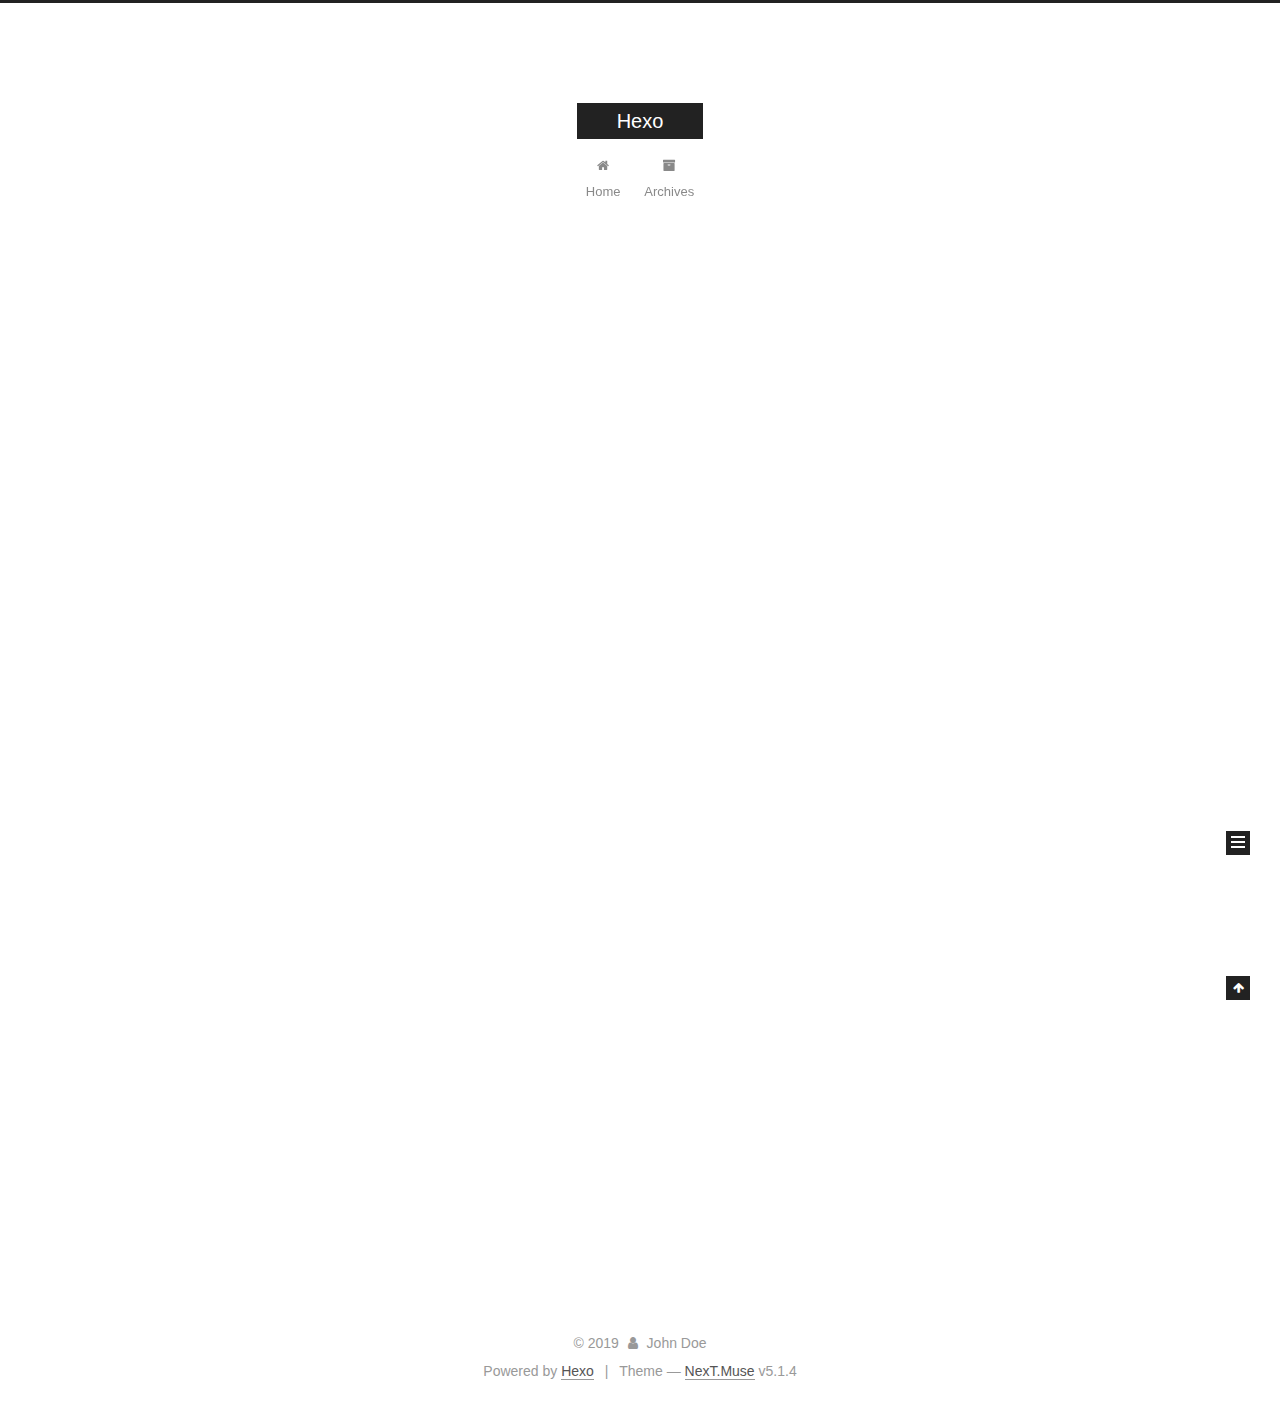
==== commit 790dad6d: "Site updated: 2019-04-03 18:04:24" ====
--- a/index.html
+++ b/index.html
@@ -229,125 +229,6 @@
   
   
   <div class="post-block">
-    <link itemprop="mainEntityOfPage" href="http://yoursite.com/2019/04/02/我的第一篇博客/">
-
-    <span hidden itemprop="author" itemscope itemtype="http://schema.org/Person">
-      <meta itemprop="name" content="John Doe">
-      <meta itemprop="description" content>
-      <meta itemprop="image" content="/images/avatar.gif">
-    </span>
-
-    <span hidden itemprop="publisher" itemscope itemtype="http://schema.org/Organization">
-      <meta itemprop="name" content="Hexo">
-    </span>
-
-    
-      <header class="post-header">
-
-        
-        
-          <h1 class="post-title" itemprop="name headline">
-                
-                <a class="post-title-link" href="/2019/04/02/我的第一篇博客/" itemprop="url">我的第一篇博客</a></h1>
-        
-
-        <div class="post-meta">
-          <span class="post-time">
-            
-              <span class="post-meta-item-icon">
-                <i class="fa fa-calendar-o"></i>
-              </span>
-              
-                <span class="post-meta-item-text">Posted on</span>
-              
-              <time title="Post created" itemprop="dateCreated datePublished" datetime="2019-04-02T21:29:13+08:00">
-                2019-04-02
-              </time>
-            
-
-            
-
-            
-          </span>
-
-          
-
-          
-            
-          
-
-          
-          
-
-          
-
-          
-
-          
-
-        </div>
-      </header>
-    
-
-    
-    
-    
-    <div class="post-body" itemprop="articleBody">
-
-      
-      
-
-      
-        
-          
-            
-          
-        
-      
-    </div>
-    
-    
-    
-
-    
-
-    
-
-    
-
-    <footer class="post-footer">
-      
-
-      
-
-      
-
-      
-      
-        <div class="post-eof"></div>
-      
-    </footer>
-  </div>
-  
-  
-  
-  </article>
-
-
-    
-      
-
-  
-
-  
-  
-  
-
-  <article class="post post-type-normal" itemscope itemtype="http://schema.org/Article">
-  
-  
-  
-  <div class="post-block">
     <link itemprop="mainEntityOfPage" href="http://yoursite.com/2019/04/02/hello-world/">
 
     <span hidden itemprop="author" itemscope itemtype="http://schema.org/Person">
@@ -509,7 +390,7 @@
               
                 <a href="/archives/">
               
-                  <span class="site-state-item-count">2</span>
+                  <span class="site-state-item-count">1</span>
                   <span class="site-state-item-name">posts</span>
                 </a>
               </div>
--- a/css/main.css
+++ b/css/main.css
@@ -1822,7 +1822,7 @@
   width: 4px;
   height: 4px;
   border-radius: 50%;
-  background: #ffa662;
+  background: #f6968f;
 }
 .links-of-blogroll {
   font-size: 13px;
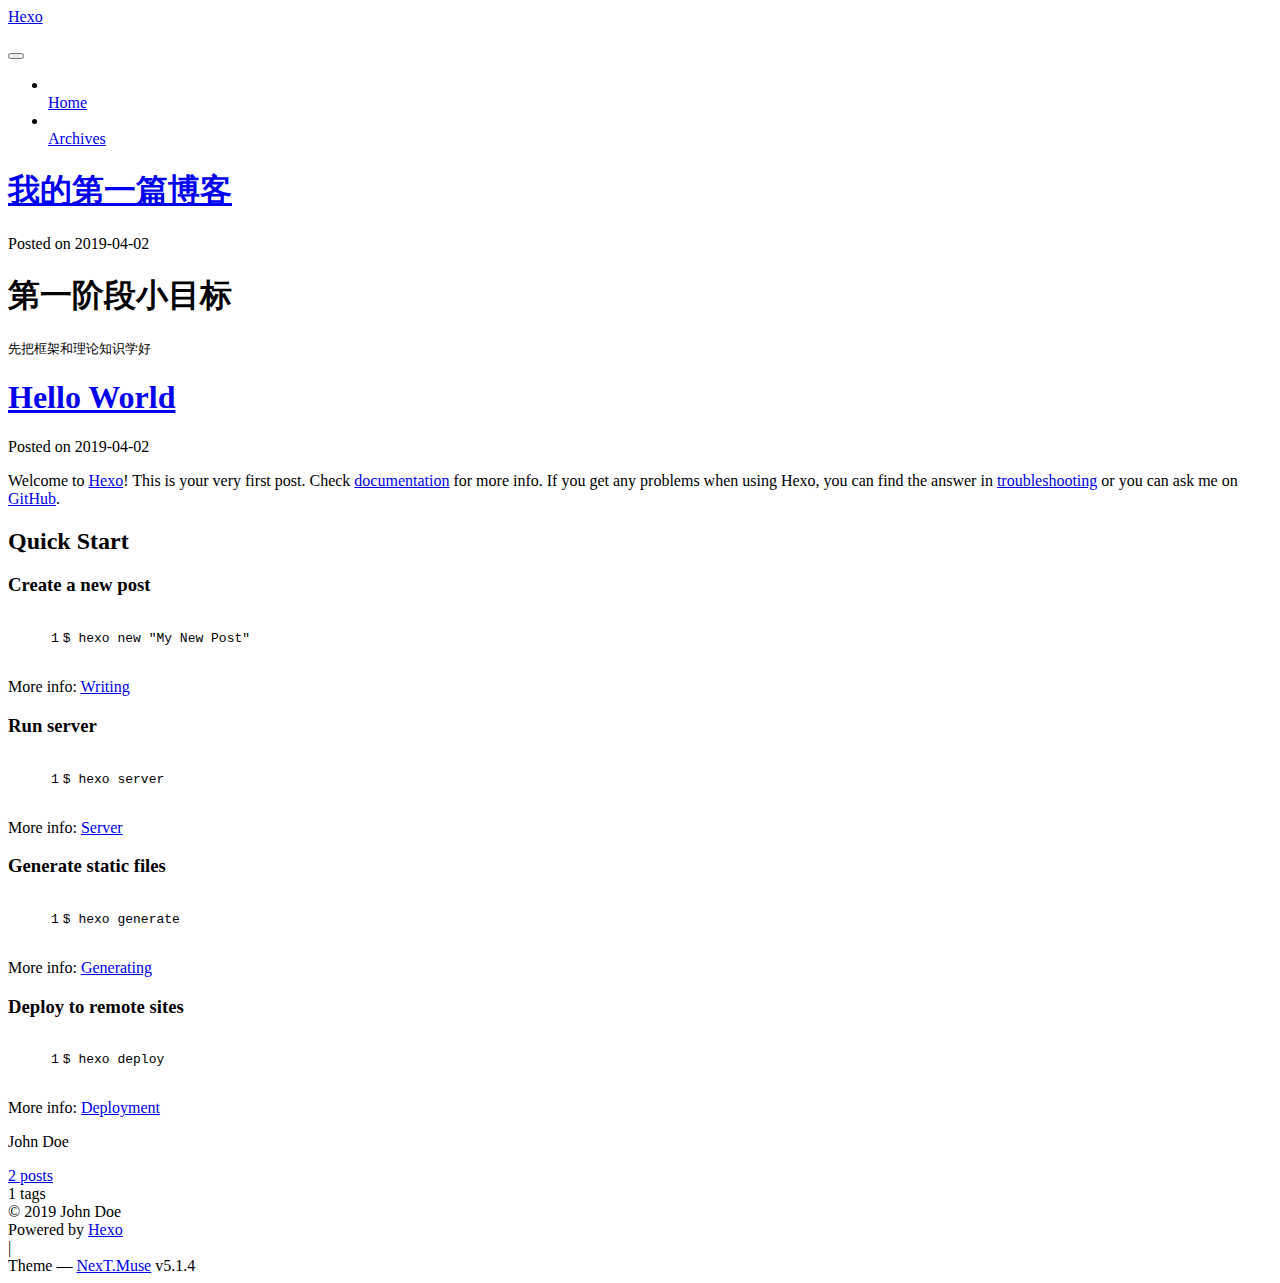
==== commit c62580a0: "Site updated: 2019-04-03 18:19:25" ====
--- a/index.html
+++ b/index.html
@@ -40,29 +40,29 @@
 
   
   
-  <link href="/lib/fancybox/source/jquery.fancybox.css?v=2.1.5" rel="stylesheet" type="text/css">
-
-
-
-
-
-
-
-<link href="/lib/font-awesome/css/font-awesome.min.css?v=4.6.2" rel="stylesheet" type="text/css">
-
-<link href="/css/main.css?v=5.1.4" rel="stylesheet" type="text/css">
-
-
-  <link rel="apple-touch-icon" sizes="180x180" href="/images/apple-touch-icon-next.png?v=5.1.4">
-
-
-  <link rel="icon" type="image/png" sizes="32x32" href="/images/favicon-32x32-next.png?v=5.1.4">
-
-
-  <link rel="icon" type="image/png" sizes="16x16" href="/images/favicon-16x16-next.png?v=5.1.4">
-
-
-  <link rel="mask-icon" href="/images/logo.svg?v=5.1.4" color="#222">
+  <link href="/zhouyulong1234.github.io/lib/fancybox/source/jquery.fancybox.css?v=2.1.5" rel="stylesheet" type="text/css">
+
+
+
+
+
+
+
+<link href="/zhouyulong1234.github.io/lib/font-awesome/css/font-awesome.min.css?v=4.6.2" rel="stylesheet" type="text/css">
+
+<link href="/zhouyulong1234.github.io/css/main.css?v=5.1.4" rel="stylesheet" type="text/css">
+
+
+  <link rel="apple-touch-icon" sizes="180x180" href="/zhouyulong1234.github.io/images/apple-touch-icon-next.png?v=5.1.4">
+
+
+  <link rel="icon" type="image/png" sizes="32x32" href="/zhouyulong1234.github.io/images/favicon-32x32-next.png?v=5.1.4">
+
+
+  <link rel="icon" type="image/png" sizes="16x16" href="/zhouyulong1234.github.io/images/favicon-16x16-next.png?v=5.1.4">
+
+
+  <link rel="mask-icon" href="/zhouyulong1234.github.io/images/logo.svg?v=5.1.4" color="#222">
 
 
 
@@ -81,7 +81,7 @@
 
 <meta property="og:type" content="website">
 <meta property="og:title" content="Hexo">
-<meta property="og:url" content="http://yoursite.com/index.html">
+<meta property="og:url" content="https://zhouyulong1234/zhouyulong1234.github.io/index.html">
 <meta property="og:site_name" content="Hexo">
 <meta property="og:locale" content="default">
 <meta name="twitter:card" content="summary">
@@ -92,7 +92,7 @@
 <script type="text/javascript" id="hexo.configurations">
   var NexT = window.NexT || {};
   var CONFIG = {
-    root: '/',
+    root: '/zhouyulong1234.github.io/',
     scheme: 'Muse',
     version: '5.1.4',
     sidebar: {"position":"left","display":"post","offset":12,"b2t":false,"scrollpercent":false,"onmobile":false},
@@ -115,7 +115,7 @@
 
 
 
-  <link rel="canonical" href="http://yoursite.com/">
+  <link rel="canonical" href="https://zhouyulong1234/zhouyulong1234.github.io/">
 
 
 
@@ -150,7 +150,7 @@
     
 
     <div class="custom-logo-site-title">
-      <a href="/" class="brand" rel="start">
+      <a href="/zhouyulong1234.github.io/" class="brand" rel="start">
         <span class="logo-line-before"><i></i></span>
         <span class="site-title">Hexo</span>
         <span class="logo-line-after"><i></i></span>
@@ -178,7 +178,7 @@
       
         
         <li class="menu-item menu-item-home">
-          <a href="/" rel="section">
+          <a href="/zhouyulong1234.github.io/" rel="section">
             
               <i class="menu-item-icon fa fa-fw fa-home"></i> <br>
             
@@ -188,7 +188,7 @@
       
         
         <li class="menu-item menu-item-archives">
-          <a href="/archives/" rel="section">
+          <a href="/zhouyulong1234.github.io/archives/" rel="section">
             
               <i class="menu-item-icon fa fa-fw fa-archive"></i> <br>
             
@@ -229,12 +229,12 @@
   
   
   <div class="post-block">
-    <link itemprop="mainEntityOfPage" href="http://yoursite.com/2019/04/02/hello-world/">
+    <link itemprop="mainEntityOfPage" href="https://zhouyulong1234/zhouyulong1234.github.io/zhouyulong1234.github.io/2019/04/02/我的第一篇博客/">
 
     <span hidden itemprop="author" itemscope itemtype="http://schema.org/Person">
       <meta itemprop="name" content="John Doe">
       <meta itemprop="description" content>
-      <meta itemprop="image" content="/images/avatar.gif">
+      <meta itemprop="image" content="/zhouyulong1234.github.io/images/avatar.gif">
     </span>
 
     <span hidden itemprop="publisher" itemscope itemtype="http://schema.org/Organization">
@@ -248,7 +248,127 @@
         
           <h1 class="post-title" itemprop="name headline">
                 
-                <a class="post-title-link" href="/2019/04/02/hello-world/" itemprop="url">Hello World</a></h1>
+                <a class="post-title-link" href="/zhouyulong1234.github.io/2019/04/02/我的第一篇博客/" itemprop="url">我的第一篇博客</a></h1>
+        
+
+        <div class="post-meta">
+          <span class="post-time">
+            
+              <span class="post-meta-item-icon">
+                <i class="fa fa-calendar-o"></i>
+              </span>
+              
+                <span class="post-meta-item-text">Posted on</span>
+              
+              <time title="Post created" itemprop="dateCreated datePublished" datetime="2019-04-02T21:29:13+08:00">
+                2019-04-02
+              </time>
+            
+
+            
+
+            
+          </span>
+
+          
+
+          
+            
+          
+
+          
+          
+
+          
+
+          
+
+          
+
+        </div>
+      </header>
+    
+
+    
+    
+    
+    <div class="post-body" itemprop="articleBody">
+
+      
+      
+
+      
+        
+          
+            <h1 id="第一阶段小目标"><a href="#第一阶段小目标" class="headerlink" title="第一阶段小目标"></a>第一阶段小目标</h1><pre><code>先把框架和理论知识学好
+</code></pre>
+          
+        
+      
+    </div>
+    
+    
+    
+
+    
+
+    
+
+    
+
+    <footer class="post-footer">
+      
+
+      
+
+      
+
+      
+      
+        <div class="post-eof"></div>
+      
+    </footer>
+  </div>
+  
+  
+  
+  </article>
+
+
+    
+      
+
+  
+
+  
+  
+  
+
+  <article class="post post-type-normal" itemscope itemtype="http://schema.org/Article">
+  
+  
+  
+  <div class="post-block">
+    <link itemprop="mainEntityOfPage" href="https://zhouyulong1234/zhouyulong1234.github.io/zhouyulong1234.github.io/2019/04/02/hello-world/">
+
+    <span hidden itemprop="author" itemscope itemtype="http://schema.org/Person">
+      <meta itemprop="name" content="John Doe">
+      <meta itemprop="description" content>
+      <meta itemprop="image" content="/zhouyulong1234.github.io/images/avatar.gif">
+    </span>
+
+    <span hidden itemprop="publisher" itemscope itemtype="http://schema.org/Organization">
+      <meta itemprop="name" content="Hexo">
+    </span>
+
+    
+      <header class="post-header">
+
+        
+        
+          <h1 class="post-title" itemprop="name headline">
+                
+                <a class="post-title-link" href="/zhouyulong1234.github.io/2019/04/02/hello-world/" itemprop="url">Hello World</a></h1>
         
 
         <div class="post-meta">
@@ -388,9 +508,9 @@
             
               <div class="site-state-item site-state-posts">
               
-                <a href="/archives/">
+                <a href="/zhouyulong1234.github.io/archives/">
               
-                  <span class="site-state-item-count">1</span>
+                  <span class="site-state-item-count">2</span>
                   <span class="site-state-item-name">posts</span>
                 </a>
               </div>
@@ -398,6 +518,15 @@
 
             
 
+            
+              
+              
+              <div class="site-state-item site-state-tags">
+                
+                  <span class="site-state-item-count">1</span>
+                  <span class="site-state-item-name">tags</span>
+                
+              </div>
             
 
           </nav>
@@ -508,53 +637,53 @@
 
   
   
-    <script type="text/javascript" src="/lib/jquery/index.js?v=2.1.3"></script>
-  
-
-  
-  
-    <script type="text/javascript" src="/lib/fastclick/lib/fastclick.min.js?v=1.0.6"></script>
-  
-
-  
-  
-    <script type="text/javascript" src="/lib/jquery_lazyload/jquery.lazyload.js?v=1.9.7"></script>
-  
-
-  
-  
-    <script type="text/javascript" src="/lib/velocity/velocity.min.js?v=1.2.1"></script>
-  
-
-  
-  
-    <script type="text/javascript" src="/lib/velocity/velocity.ui.min.js?v=1.2.1"></script>
-  
-
-  
-  
-    <script type="text/javascript" src="/lib/fancybox/source/jquery.fancybox.pack.js?v=2.1.5"></script>
-  
-
-
-  
-
-
-  <script type="text/javascript" src="/js/src/utils.js?v=5.1.4"></script>
-
-  <script type="text/javascript" src="/js/src/motion.js?v=5.1.4"></script>
-
-
-
-  
-  
-
-  
-
-  
-
-
-  <script type="text/javascript" src="/js/src/bootstrap.js?v=5.1.4"></script>
+    <script type="text/javascript" src="/zhouyulong1234.github.io/lib/jquery/index.js?v=2.1.3"></script>
+  
+
+  
+  
+    <script type="text/javascript" src="/zhouyulong1234.github.io/lib/fastclick/lib/fastclick.min.js?v=1.0.6"></script>
+  
+
+  
+  
+    <script type="text/javascript" src="/zhouyulong1234.github.io/lib/jquery_lazyload/jquery.lazyload.js?v=1.9.7"></script>
+  
+
+  
+  
+    <script type="text/javascript" src="/zhouyulong1234.github.io/lib/velocity/velocity.min.js?v=1.2.1"></script>
+  
+
+  
+  
+    <script type="text/javascript" src="/zhouyulong1234.github.io/lib/velocity/velocity.ui.min.js?v=1.2.1"></script>
+  
+
+  
+  
+    <script type="text/javascript" src="/zhouyulong1234.github.io/lib/fancybox/source/jquery.fancybox.pack.js?v=2.1.5"></script>
+  
+
+
+  
+
+
+  <script type="text/javascript" src="/zhouyulong1234.github.io/js/src/utils.js?v=5.1.4"></script>
+
+  <script type="text/javascript" src="/zhouyulong1234.github.io/js/src/motion.js?v=5.1.4"></script>
+
+
+
+  
+  
+
+  
+
+  
+
+
+  <script type="text/javascript" src="/zhouyulong1234.github.io/js/src/bootstrap.js?v=5.1.4"></script>
 
 
 
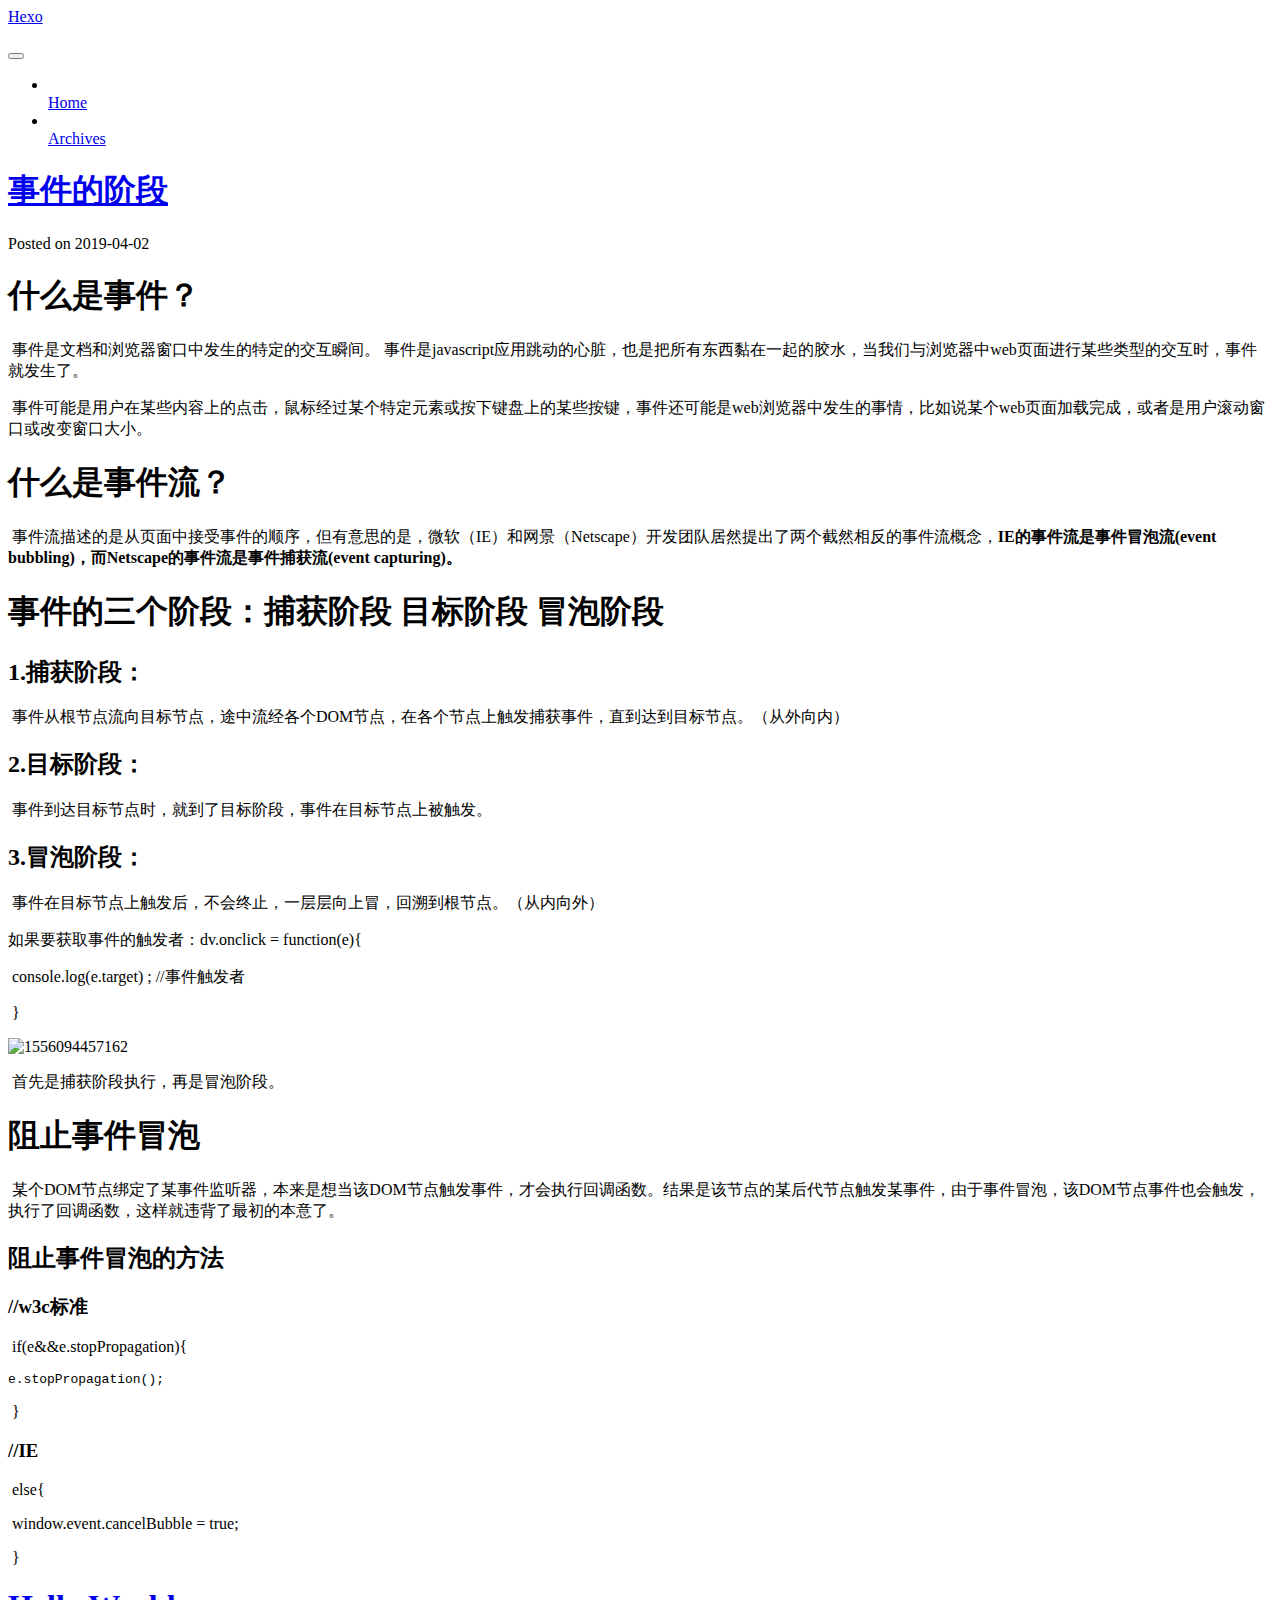
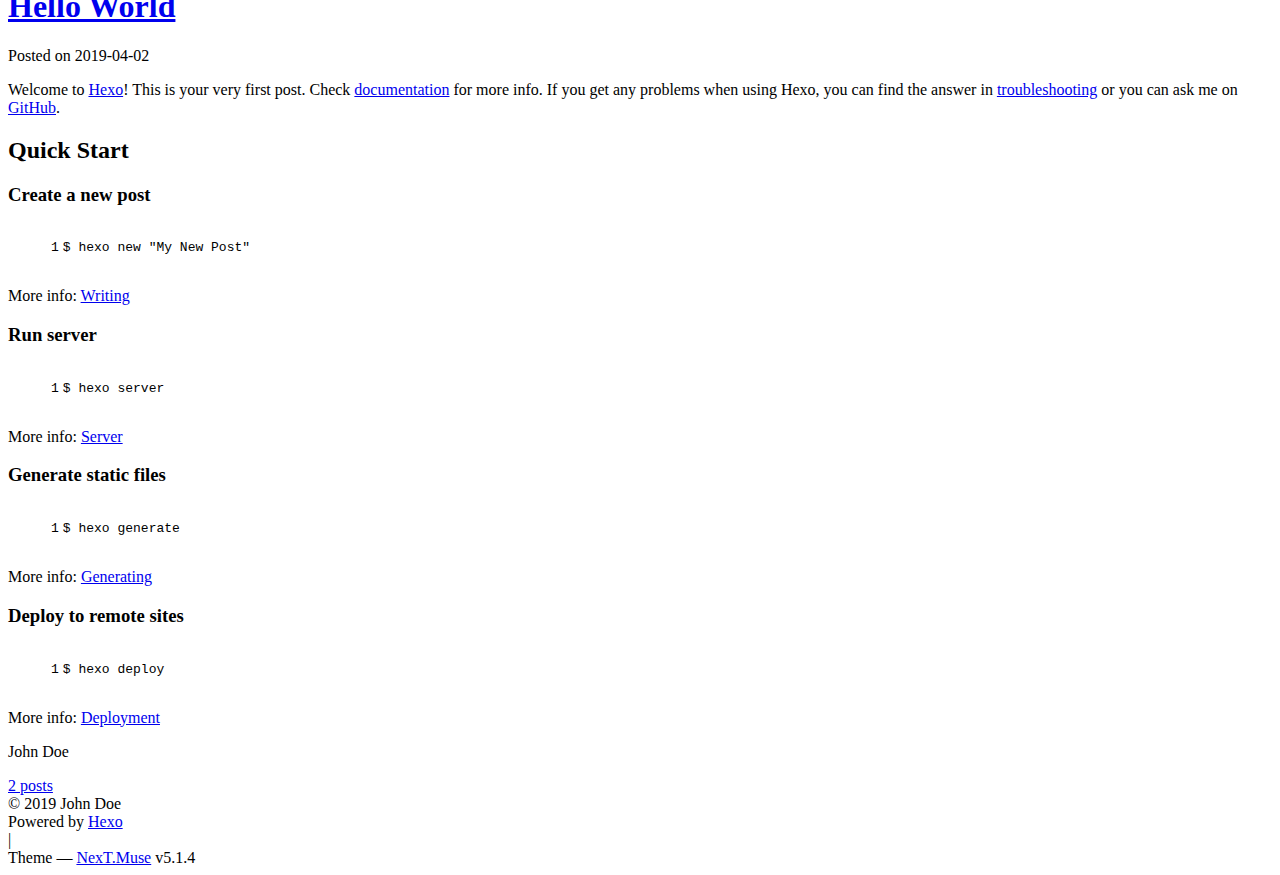
==== commit c9ffc959: "Site updated: 2019-04-24 16:38:38" ====
--- a/index.html
+++ b/index.html
@@ -248,7 +248,7 @@
         
           <h1 class="post-title" itemprop="name headline">
                 
-                <a class="post-title-link" href="/zhouyulong1234.github.io/2019/04/02/我的第一篇博客/" itemprop="url">我的第一篇博客</a></h1>
+                <a class="post-title-link" href="/zhouyulong1234.github.io/2019/04/02/我的第一篇博客/" itemprop="url">事件的阶段</a></h1>
         
 
         <div class="post-meta">
@@ -300,8 +300,25 @@
       
         
           
-            <h1 id="第一阶段小目标"><a href="#第一阶段小目标" class="headerlink" title="第一阶段小目标"></a>第一阶段小目标</h1><pre><code>先把框架和理论知识学好
-</code></pre>
+            <h1 id="什么是事件？"><a href="#什么是事件？" class="headerlink" title="什么是事件？"></a>什么是事件？</h1><p>​        事件是文档和浏览器窗口中发生的特定的交互瞬间。 事件是javascript应用跳动的心脏，也是把所有东西黏在一起的胶水，当我们与浏览器中web页面进行某些类型的交互时，事件就发生了。</p>
+<p>​        事件可能是用户在某些内容上的点击，鼠标经过某个特定元素或按下键盘上的某些按键，事件还可能是web浏览器中发生的事情，比如说某个web页面加载完成，或者是用户滚动窗口或改变窗口大小。</p>
+<h1 id="什么是事件流？"><a href="#什么是事件流？" class="headerlink" title="什么是事件流？"></a>什么是事件流？</h1><p>​        事件流描述的是从页面中接受事件的顺序，但有意思的是，微软（IE）和网景（Netscape）开发团队居然提出了两个截然相反的事件流概念，<strong>IE的事件流是事件冒泡流(event bubbling)，而Netscape的事件流是事件捕获流(event capturing)。</strong></p>
+<h1 id="事件的三个阶段：捕获阶段-目标阶段-冒泡阶段"><a href="#事件的三个阶段：捕获阶段-目标阶段-冒泡阶段" class="headerlink" title="事件的三个阶段：捕获阶段 目标阶段 冒泡阶段"></a>事件的三个阶段：捕获阶段 目标阶段 冒泡阶段</h1><h2 id="1-捕获阶段："><a href="#1-捕获阶段：" class="headerlink" title="1.捕获阶段："></a>1.捕获阶段：</h2><p>​         事件从根节点流向目标节点，途中流经各个DOM节点，在各个节点上触发捕获事件，直到达到目标节点。（从外向内）</p>
+<h2 id="2-目标阶段："><a href="#2-目标阶段：" class="headerlink" title="2.目标阶段："></a>2.目标阶段：</h2><p>​         事件到达目标节点时，就到了目标阶段，事件在目标节点上被触发。</p>
+<h2 id="3-冒泡阶段："><a href="#3-冒泡阶段：" class="headerlink" title="3.冒泡阶段："></a>3.冒泡阶段：</h2><p>​         事件在目标节点上触发后，不会终止，一层层向上冒，回溯到根节点。（从内向外）</p>
+<p>如果要获取事件的触发者：dv.onclick = function(e){</p>
+<p>​                                                  console.log(e.target) ;  //事件触发者</p>
+<p>​                                              }</p>
+<p><img src="C:\Users\student\AppData\Local\Temp\1556094457162.png" alt="1556094457162"></p>
+<p>​         首先是捕获阶段执行，再是冒泡阶段。</p>
+<h1 id="阻止事件冒泡"><a href="#阻止事件冒泡" class="headerlink" title="阻止事件冒泡"></a>阻止事件冒泡</h1><p>​         某个DOM节点绑定了某事件监听器，本来是想当该DOM节点触发事件，才会执行回调函数。结果是该节点的某后代节点触发某事件，由于事件冒泡，该DOM节点事件也会触发，执行了回调函数，这样就违背了最初的本意了。</p>
+<h2 id="阻止事件冒泡的方法"><a href="#阻止事件冒泡的方法" class="headerlink" title="阻止事件冒泡的方法"></a>阻止事件冒泡的方法</h2><h3 id="w3c标准"><a href="#w3c标准" class="headerlink" title="//w3c标准"></a>//w3c标准</h3><p>​          if(e&amp;&amp;e.stopPropagation){</p>
+<pre><code>e.stopPropagation();
+</code></pre><p>​    }</p>
+<h3 id="IE"><a href="#IE" class="headerlink" title="//IE"></a>//IE</h3><p>​          else{</p>
+<p>​        window.event.cancelBubble = true;</p>
+<p>​    }</p>
+
           
         
       
@@ -519,15 +536,6 @@
             
 
             
-              
-              
-              <div class="site-state-item site-state-tags">
-                
-                  <span class="site-state-item-count">1</span>
-                  <span class="site-state-item-name">tags</span>
-                
-              </div>
-            
 
           </nav>
 
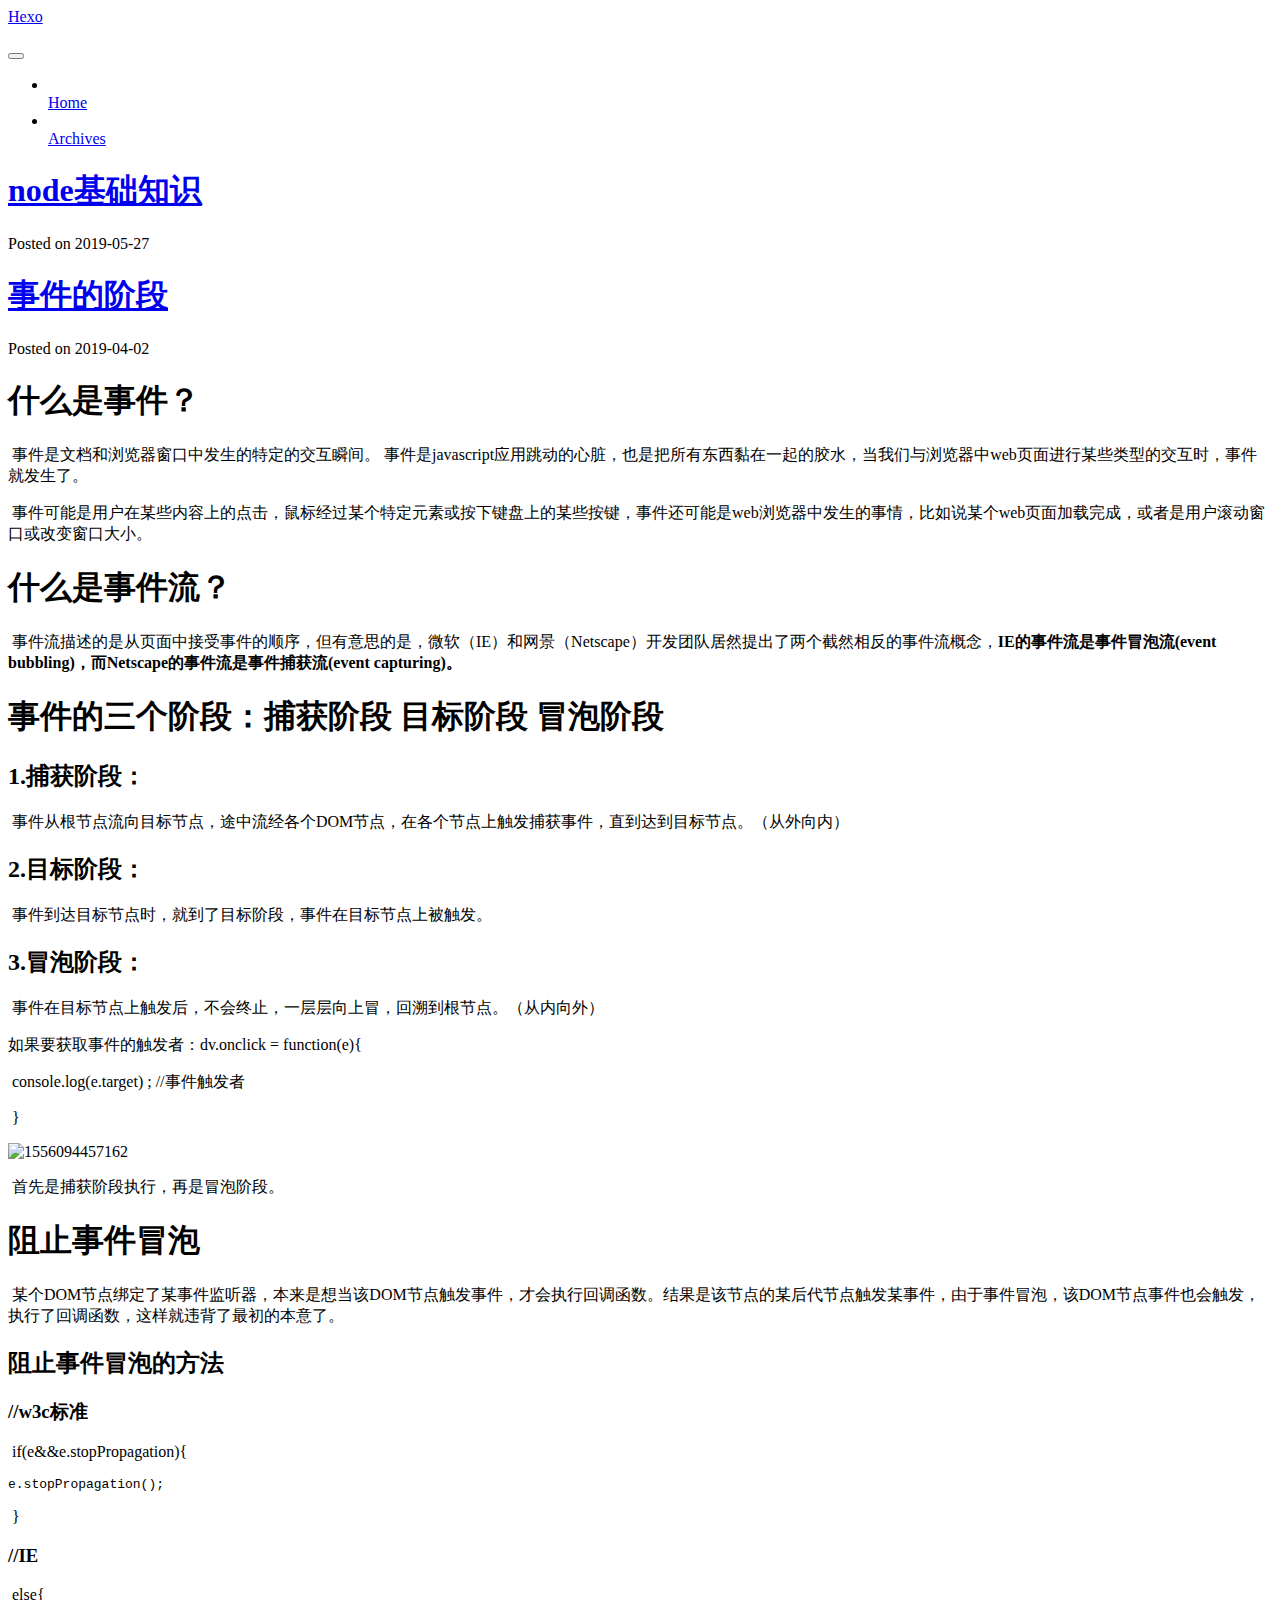
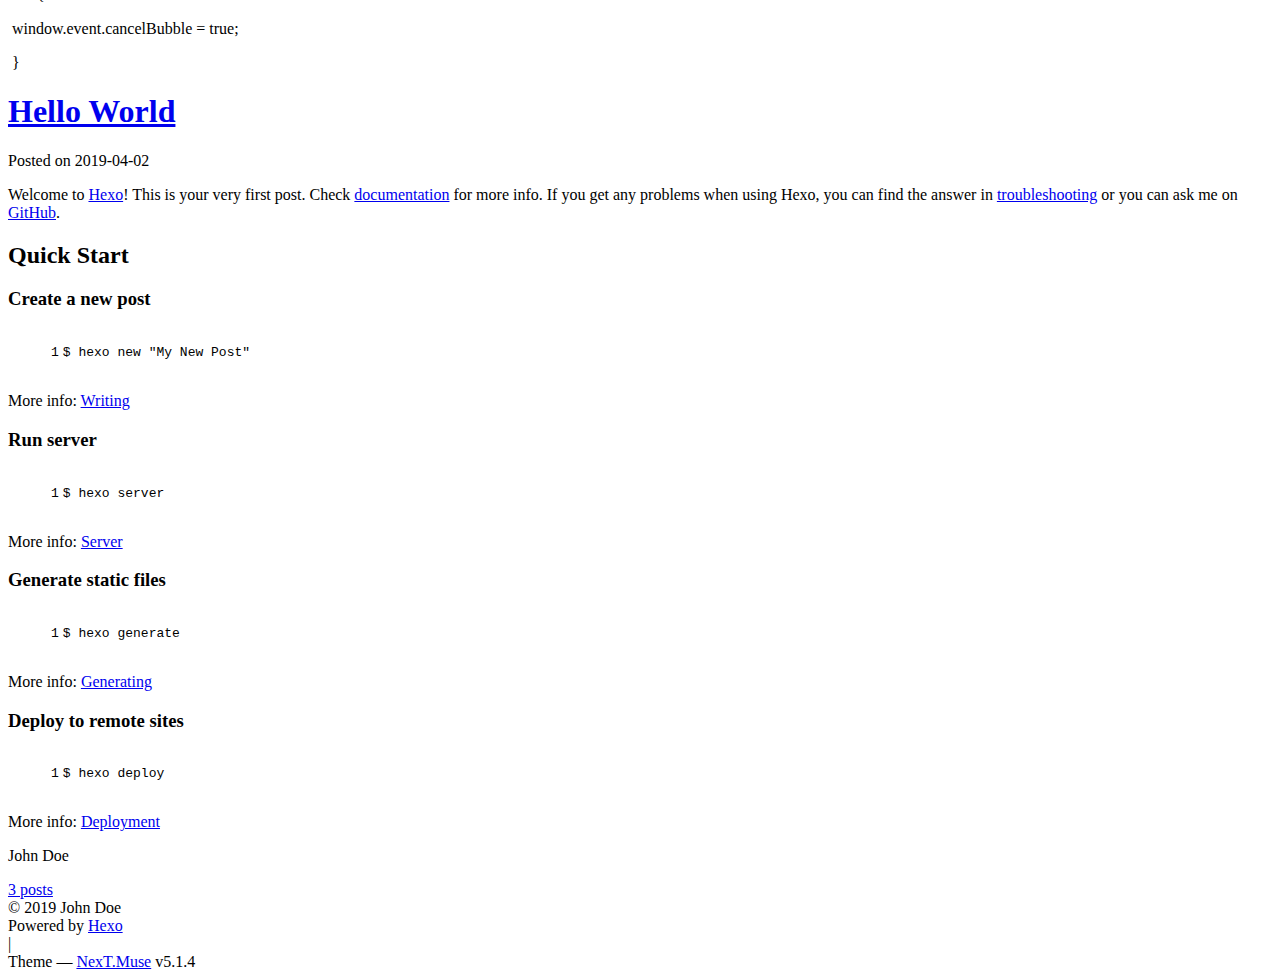
==== commit 8751a820: "Site updated: 2019-05-27 19:14:37" ====
--- a/index.html
+++ b/index.html
@@ -229,6 +229,125 @@
   
   
   <div class="post-block">
+    <link itemprop="mainEntityOfPage" href="https://zhouyulong1234/zhouyulong1234.github.io/zhouyulong1234.github.io/2019/05/27/node基础知识/">
+
+    <span hidden itemprop="author" itemscope itemtype="http://schema.org/Person">
+      <meta itemprop="name" content="John Doe">
+      <meta itemprop="description" content>
+      <meta itemprop="image" content="/zhouyulong1234.github.io/images/avatar.gif">
+    </span>
+
+    <span hidden itemprop="publisher" itemscope itemtype="http://schema.org/Organization">
+      <meta itemprop="name" content="Hexo">
+    </span>
+
+    
+      <header class="post-header">
+
+        
+        
+          <h1 class="post-title" itemprop="name headline">
+                
+                <a class="post-title-link" href="/zhouyulong1234.github.io/2019/05/27/node基础知识/" itemprop="url">node基础知识</a></h1>
+        
+
+        <div class="post-meta">
+          <span class="post-time">
+            
+              <span class="post-meta-item-icon">
+                <i class="fa fa-calendar-o"></i>
+              </span>
+              
+                <span class="post-meta-item-text">Posted on</span>
+              
+              <time title="Post created" itemprop="dateCreated datePublished" datetime="2019-05-27T18:58:59+08:00">
+                2019-05-27
+              </time>
+            
+
+            
+
+            
+          </span>
+
+          
+
+          
+            
+          
+
+          
+          
+
+          
+
+          
+
+          
+
+        </div>
+      </header>
+    
+
+    
+    
+    
+    <div class="post-body" itemprop="articleBody">
+
+      
+      
+
+      
+        
+          
+            
+          
+        
+      
+    </div>
+    
+    
+    
+
+    
+
+    
+
+    
+
+    <footer class="post-footer">
+      
+
+      
+
+      
+
+      
+      
+        <div class="post-eof"></div>
+      
+    </footer>
+  </div>
+  
+  
+  
+  </article>
+
+
+    
+      
+
+  
+
+  
+  
+  
+
+  <article class="post post-type-normal" itemscope itemtype="http://schema.org/Article">
+  
+  
+  
+  <div class="post-block">
     <link itemprop="mainEntityOfPage" href="https://zhouyulong1234/zhouyulong1234.github.io/zhouyulong1234.github.io/2019/04/02/我的第一篇博客/">
 
     <span hidden itemprop="author" itemscope itemtype="http://schema.org/Person">
@@ -527,7 +646,7 @@
               
                 <a href="/zhouyulong1234.github.io/archives/">
               
-                  <span class="site-state-item-count">2</span>
+                  <span class="site-state-item-count">3</span>
                   <span class="site-state-item-name">posts</span>
                 </a>
               </div>
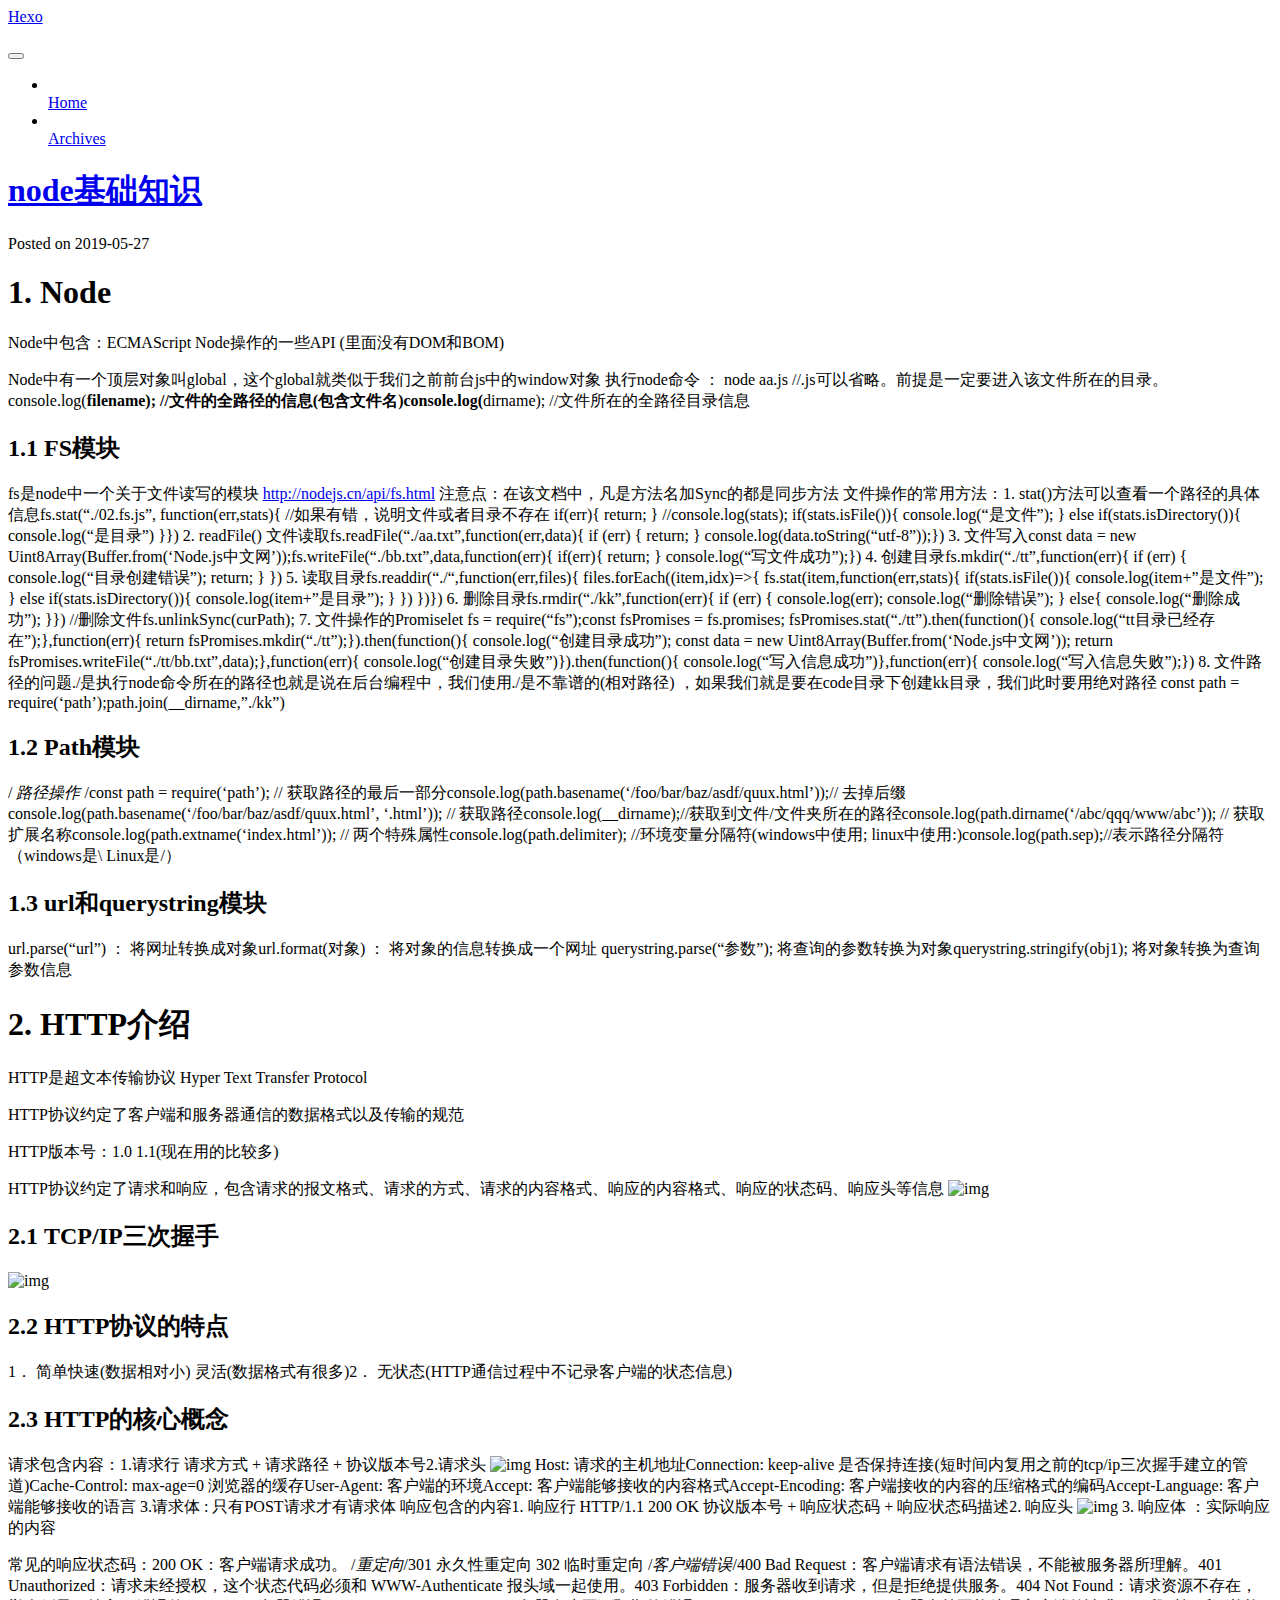
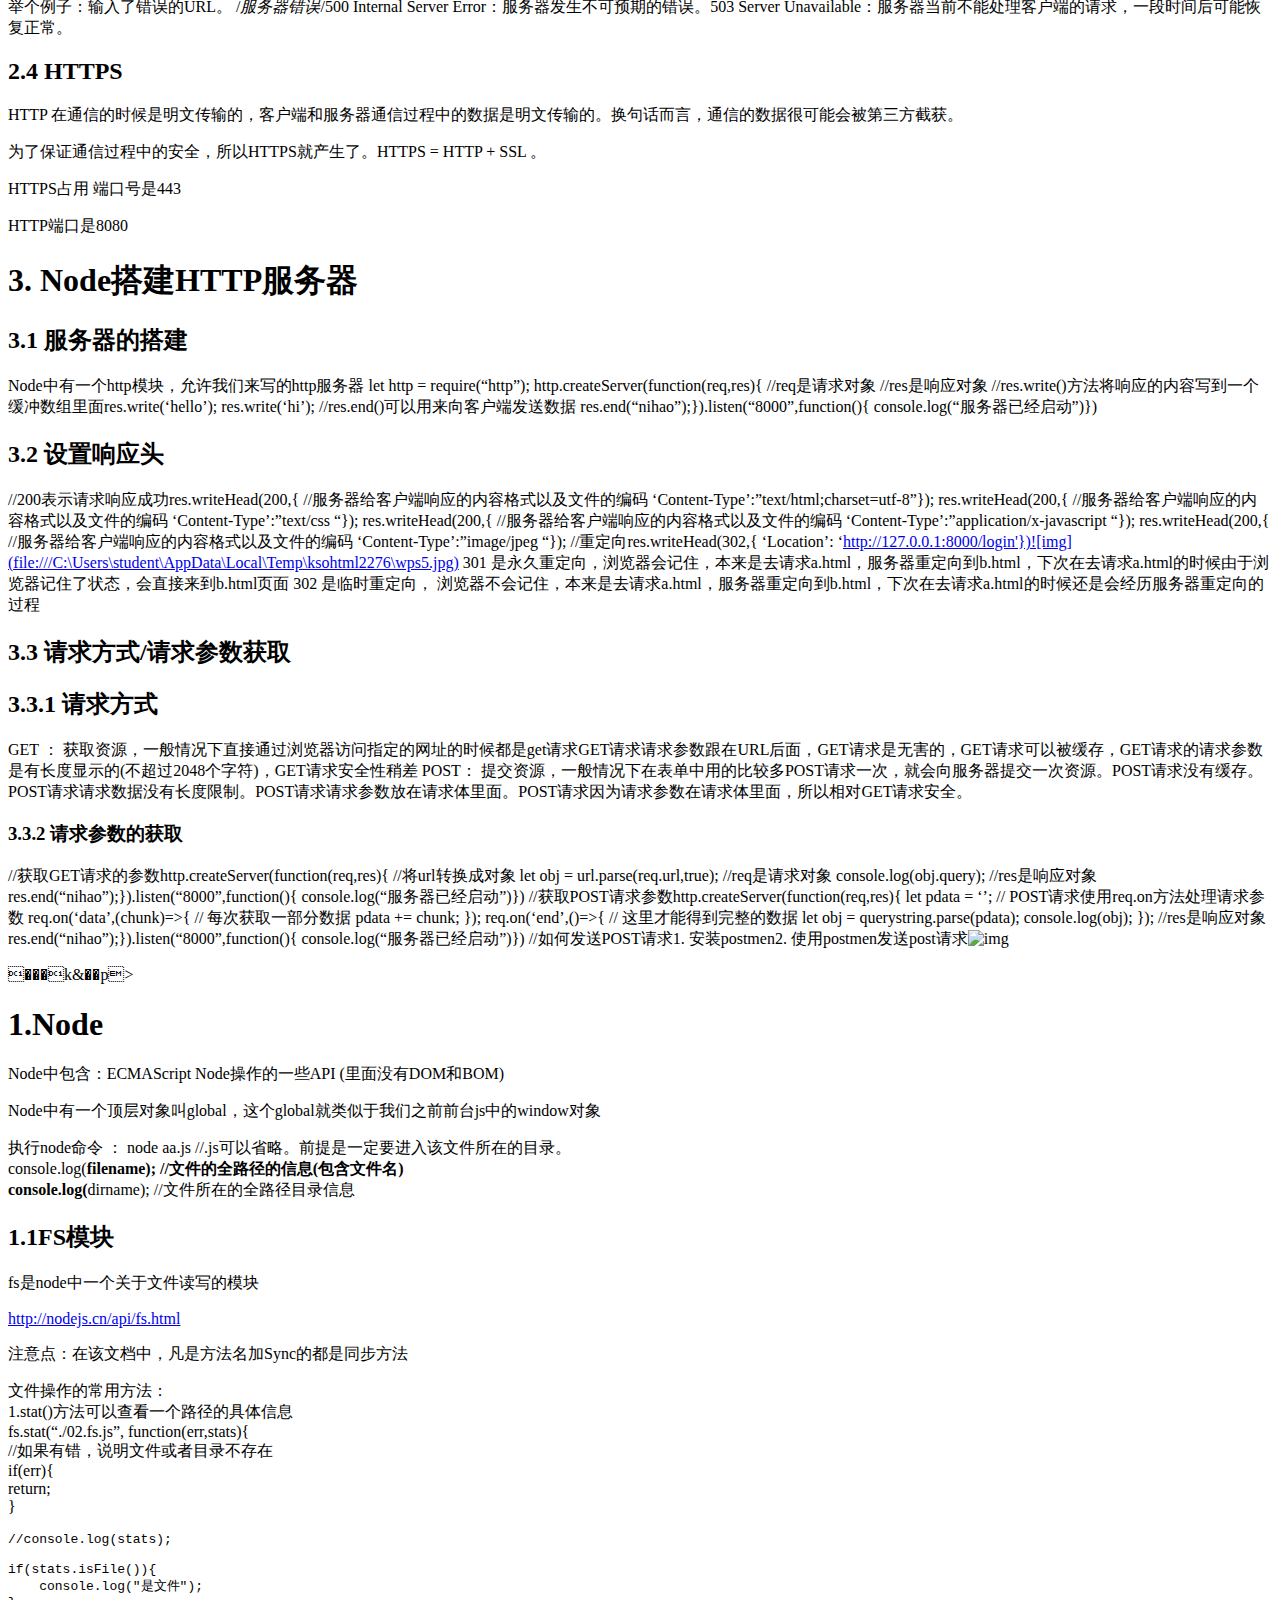
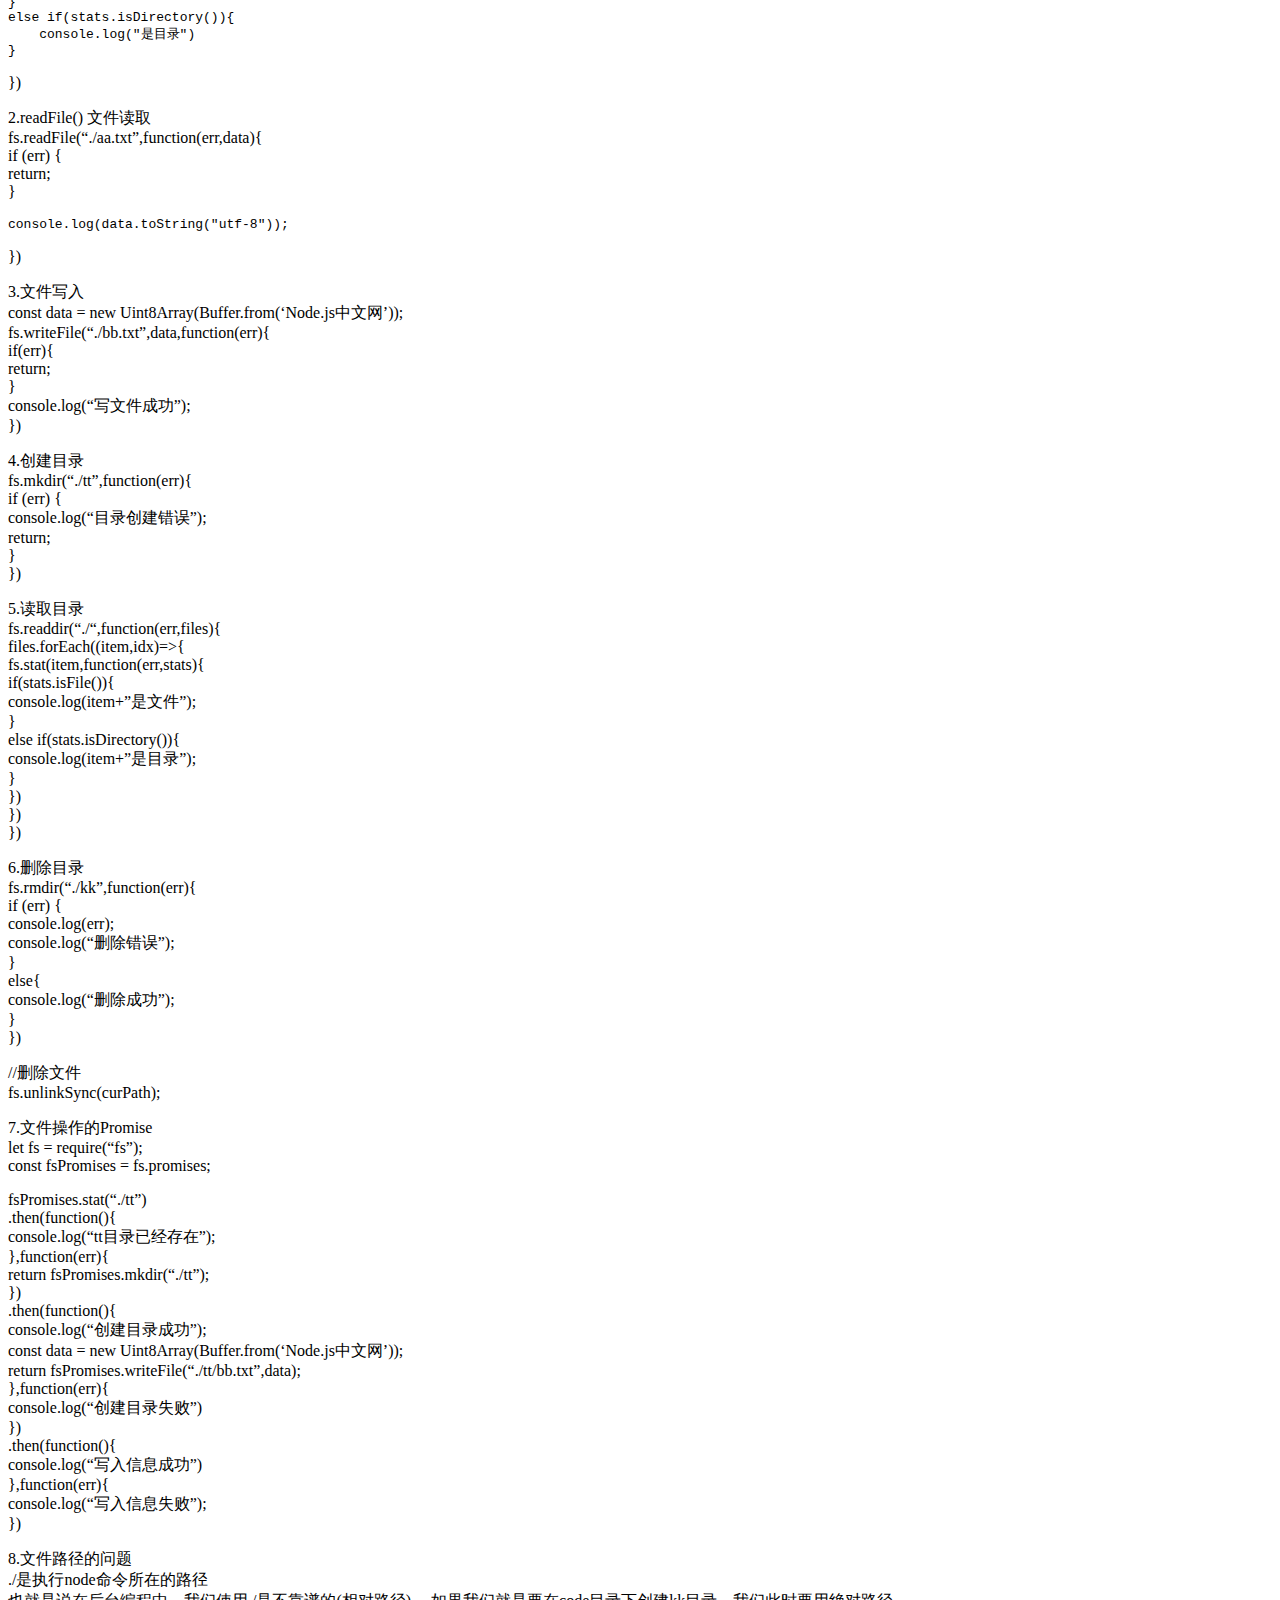
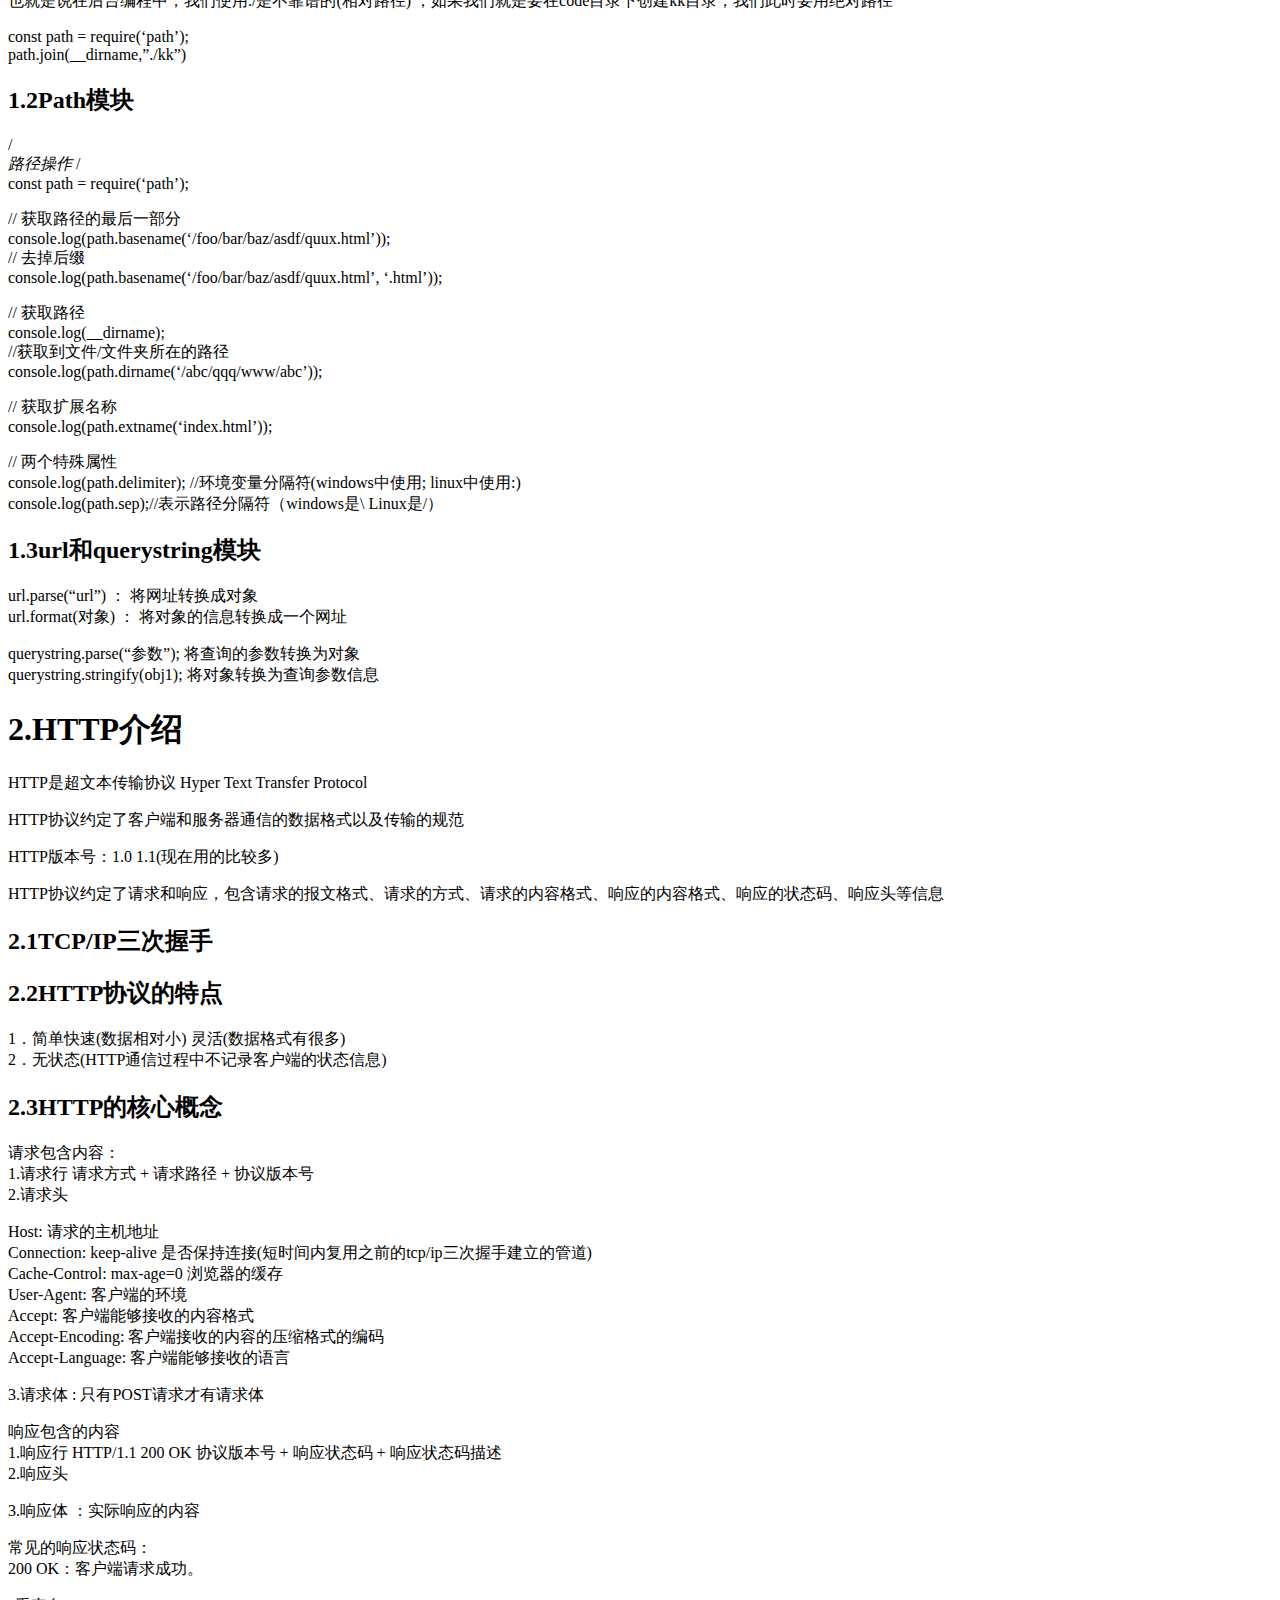
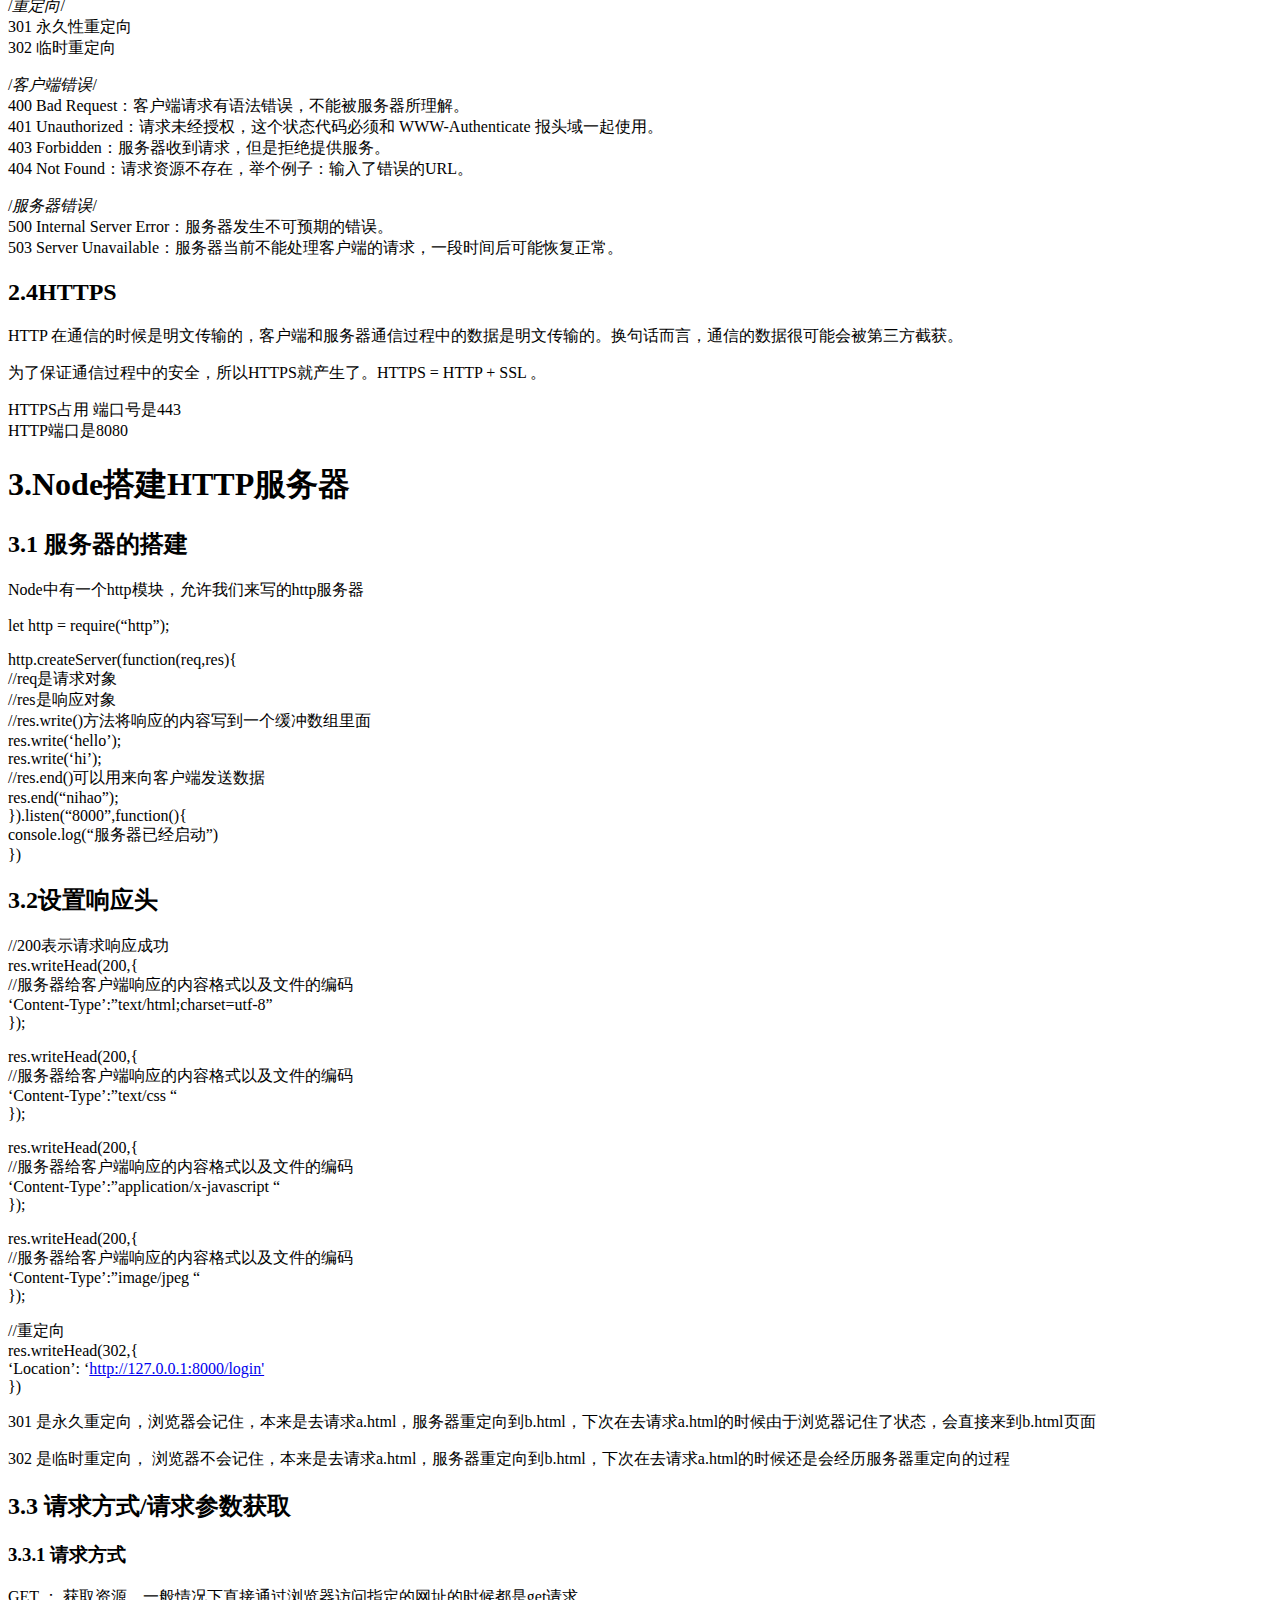
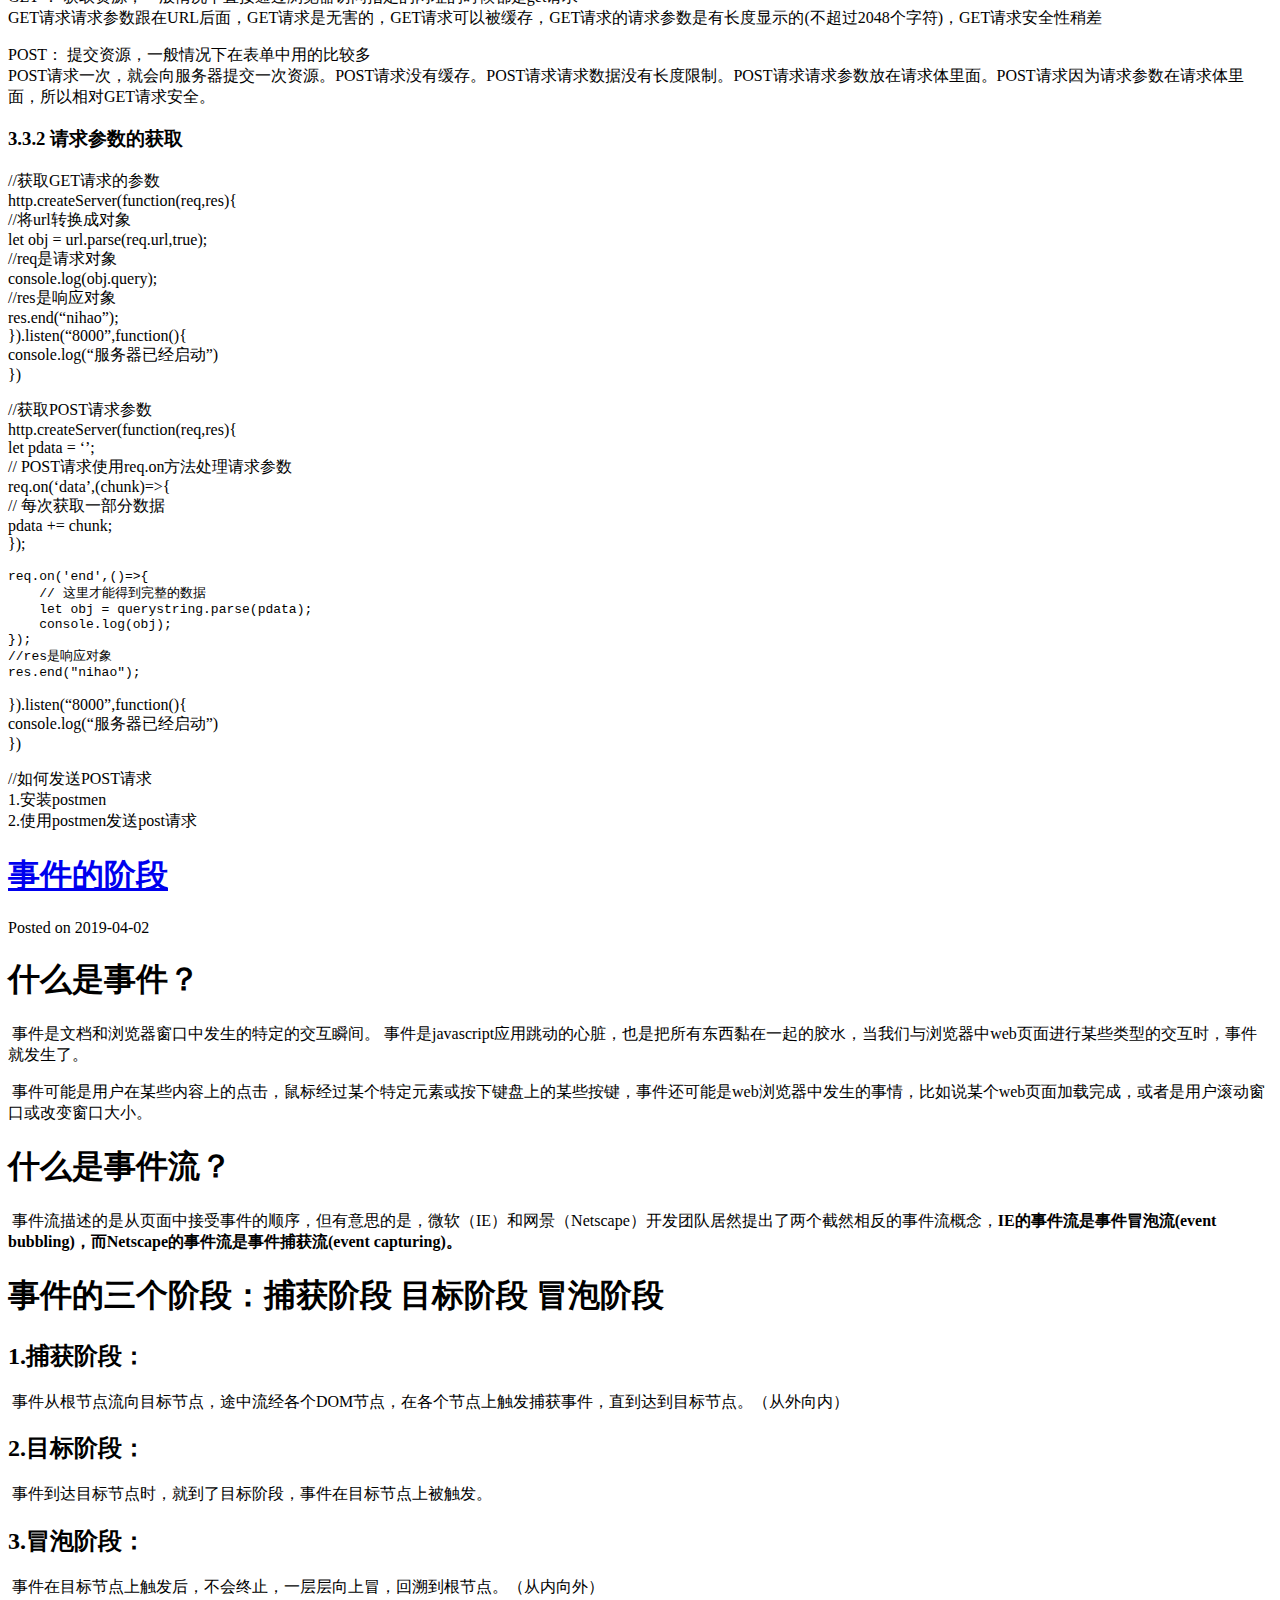
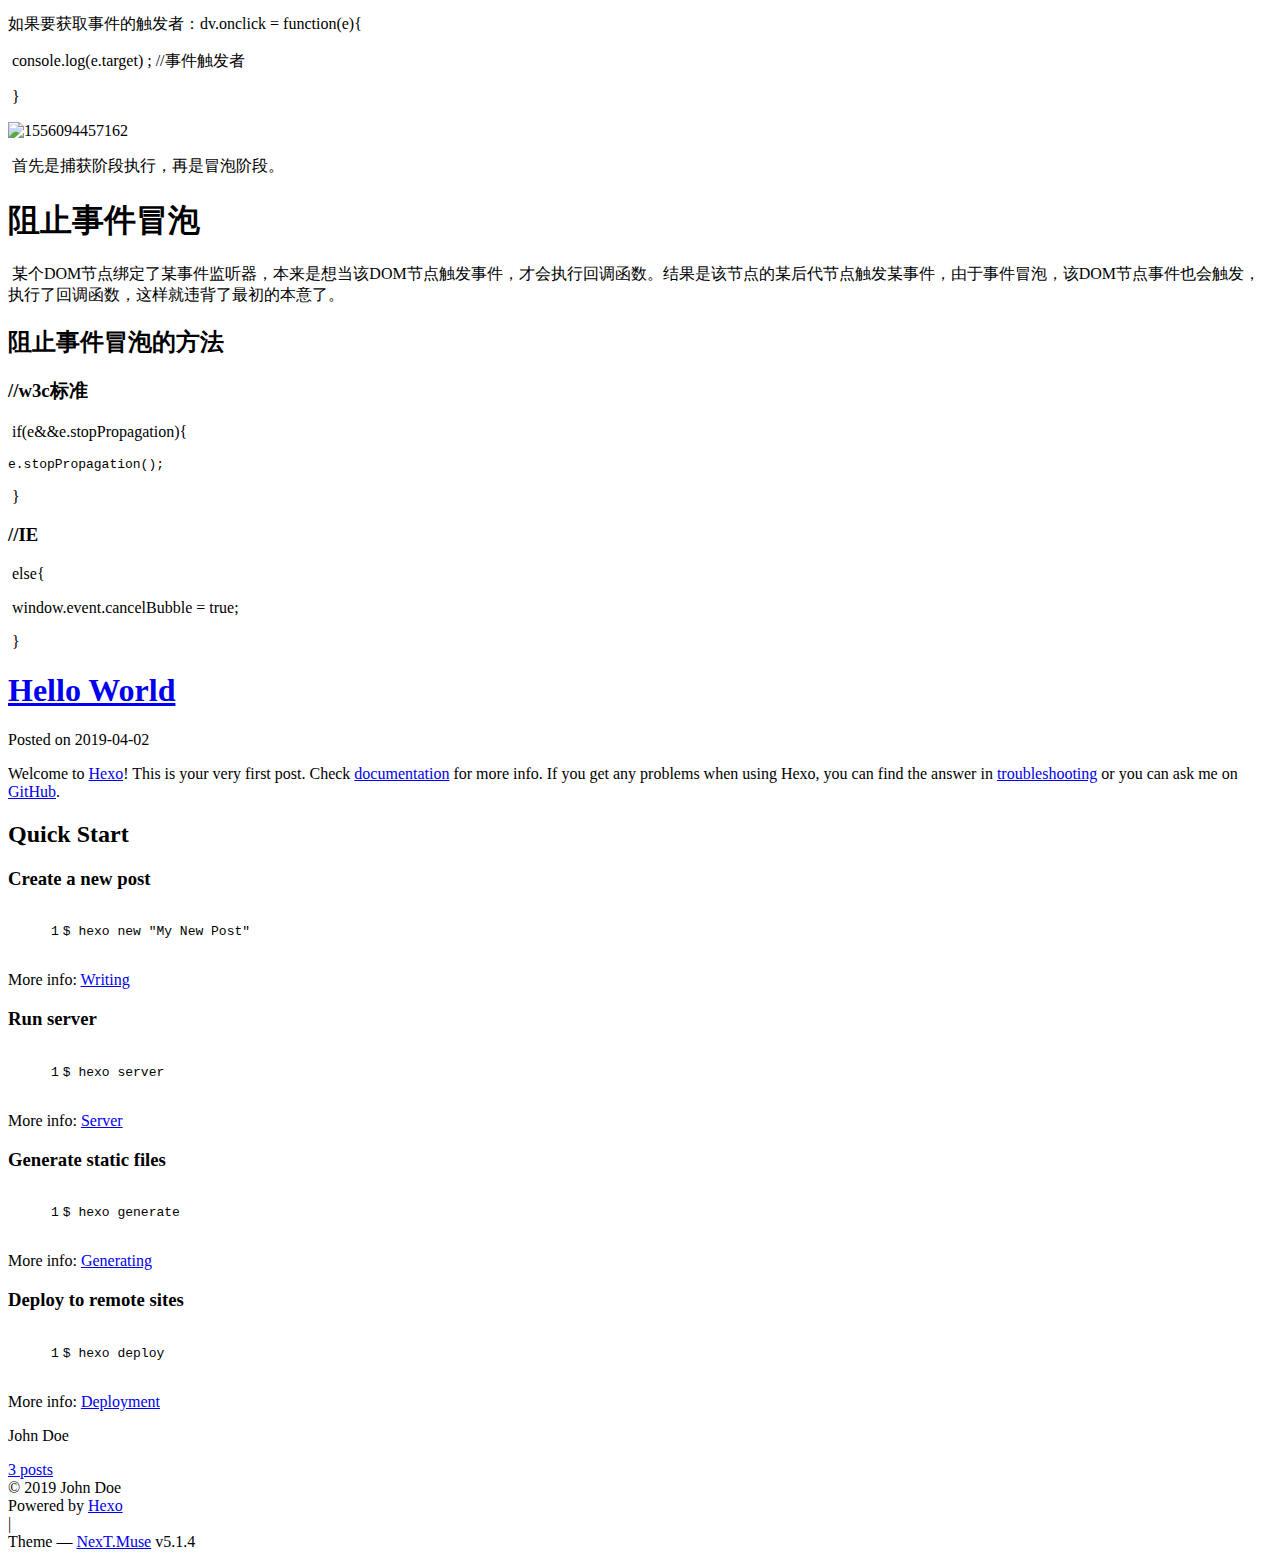
==== commit 642ff3ea: "Site updated: 2019-05-27 19:18:40" ====
--- a/index.html
+++ b/index.html
@@ -300,7 +300,105 @@
       
         
           
-            
+            <h1 id="1-Node"><a href="#1-Node" class="headerlink" title="1. Node"></a>1. <strong>Node</strong></h1><p>Node中包含：ECMAScript   Node操作的一些API (里面没有DOM和BOM)</p>
+<p>Node中有一个顶层对象叫global，这个global就类似于我们之前前台js中的window对象 执行node命令 ： node aa.js   //.js可以省略。前提是一定要进入该文件所在的目录。console.log(<strong>filename);  //文件的全路径的信息(包含文件名)console.log(</strong>dirname);  //文件所在的全路径目录信息</p>
+<h2 id="1-1-FS模块"><a href="#1-1-FS模块" class="headerlink" title="1.1 FS模块"></a>1.1 <strong>FS模块</strong></h2><p>fs是node中一个关于文件读写的模块 <a href="http://nodejs.cn/api/fs.html" target="_blank" rel="noopener">http://nodejs.cn/api/fs.html</a> 注意点：在该文档中，凡是方法名加Sync的都是同步方法 文件操作的常用方法：1. stat()方法可以查看一个路径的具体信息fs.stat(“./02.fs.js”, function(err,stats){     //如果有错，说明文件或者目录不存在    if(err){        return;    }     //console.log(stats);     if(stats.isFile()){        console.log(“是文件”);    }    else if(stats.isDirectory()){        console.log(“是目录”)    }}) 2. readFile() 文件读取fs.readFile(“./aa.txt”,function(err,data){    if (err) {        return;    }     console.log(data.toString(“utf-8”));}) 3. 文件写入const data = new Uint8Array(Buffer.from(‘Node.js中文网’));fs.writeFile(“./bb.txt”,data,function(err){    if(err){        return;    }    console.log(“写文件成功”);}) 4. 创建目录fs.mkdir(“./tt”,function(err){            if (err) {                console.log(“目录创建错误”);                return;            }        }) 5. 读取目录fs.readdir(“./“,function(err,files){    files.forEach((item,idx)=&gt;{        fs.stat(item,function(err,stats){            if(stats.isFile()){                console.log(item+”是文件”);            }            else if(stats.isDirectory()){                console.log(item+”是目录”);            }        })    })}) 6. 删除目录fs.rmdir(“./kk”,function(err){    if (err) {        console.log(err);        console.log(“删除错误”);    }    else{        console.log(“删除成功”);    }}) //删除文件fs.unlinkSync(curPath); 7. 文件操作的Promiselet fs = require(“fs”);const fsPromises = fs.promises;  fsPromises.stat(“./tt”).then(function(){    console.log(“tt目录已经存在”);},function(err){    return fsPromises.mkdir(“./tt”);}).then(function(){    console.log(“创建目录成功”);    const data = new Uint8Array(Buffer.from(‘Node.js中文网’));    return fsPromises.writeFile(“./tt/bb.txt”,data);},function(err){    console.log(“创建目录失败”)}).then(function(){    console.log(“写入信息成功”)},function(err){    console.log(“写入信息失败”);}) 8. 文件路径的问题./是执行node命令所在的路径也就是说在后台编程中，我们使用./是不靠谱的(相对路径) ，如果我们就是要在code目录下创建kk目录，我们此时要用绝对路径 const path = require(‘path’);path.join(__dirname,”./kk”)</p>
+<h2 id="1-2-Path模块"><a href="#1-2-Path模块" class="headerlink" title="1.2 Path模块"></a>1.2 <strong>Path模块</strong></h2><p>/<em> 路径操作 </em>/const path = require(‘path’); // 获取路径的最后一部分console.log(path.basename(‘/foo/bar/baz/asdf/quux.html’));// 去掉后缀console.log(path.basename(‘/foo/bar/baz/asdf/quux.html’, ‘.html’)); // 获取路径console.log(__dirname);//获取到文件/文件夹所在的路径console.log(path.dirname(‘/abc/qqq/www/abc’)); // 获取扩展名称console.log(path.extname(‘index.html’)); // 两个特殊属性console.log(path.delimiter); //环境变量分隔符(windows中使用; linux中使用:)console.log(path.sep);//表示路径分隔符（windows是\ Linux是/）</p>
+<h2 id="1-3-url和querystring模块"><a href="#1-3-url和querystring模块" class="headerlink" title="1.3 url和querystring模块"></a>1.3 <strong>url和querystring模块</strong></h2><p>url.parse(“url”)  ： 将网址转换成对象url.format(对象) ： 将对象的信息转换成一个网址 querystring.parse(“参数”);  将查询的参数转换为对象querystring.stringify(obj1);  将对象转换为查询参数信息</p>
+<h1 id="2-HTTP介绍"><a href="#2-HTTP介绍" class="headerlink" title="2. HTTP介绍"></a>2. <strong>HTTP介绍</strong></h1><p>HTTP是超文本传输协议   Hyper Text Transfer Protocol</p>
+<p>HTTP协议约定了客户端和服务器通信的数据格式以及传输的规范</p>
+<p>HTTP版本号：1.0     1.1(现在用的比较多)</p>
+<p>HTTP协议约定了请求和响应，包含请求的报文格式、请求的方式、请求的内容格式、响应的内容格式、响应的状态码、响应头等信息 <img src="file:///C:\Users\student\AppData\Local\Temp\ksohtml2276\wps1.jpg" alt="img"> </p>
+<h2 id="2-1-TCP-IP三次握手"><a href="#2-1-TCP-IP三次握手" class="headerlink" title="2.1 TCP/IP三次握手"></a>2.1 <strong>TCP/IP三次握手</strong></h2><p><img src="file:///C:\Users\student\AppData\Local\Temp\ksohtml2276\wps2.jpg" alt="img"> </p>
+<h2 id="2-2-HTTP协议的特点"><a href="#2-2-HTTP协议的特点" class="headerlink" title="2.2 HTTP协议的特点"></a>2.2 <strong>HTTP协议的特点</strong></h2><p>1． 简单快速(数据相对小) 灵活(数据格式有很多)2． 无状态(HTTP通信过程中不记录客户端的状态信息)</p>
+<h2 id="2-3-HTTP的核心概念"><a href="#2-3-HTTP的核心概念" class="headerlink" title="2.3 HTTP的核心概念"></a>2.3 <strong>HTTP的核心概念</strong></h2><p>请求包含内容：1.请求行    请求方式 + 请求路径 + 协议版本号2.请求头    <img src="file:///C:\Users\student\AppData\Local\Temp\ksohtml2276\wps3.jpg" alt="img"> Host: 请求的主机地址Connection: keep-alive   是否保持连接(短时间内复用之前的tcp/ip三次握手建立的管道)Cache-Control: max-age=0    浏览器的缓存User-Agent:  客户端的环境Accept: 客户端能够接收的内容格式Accept-Encoding: 客户端接收的内容的压缩格式的编码Accept-Language: 客户端能够接收的语言 3.请求体 : 只有POST请求才有请求体 响应包含的内容1. 响应行    HTTP/1.1 200 OK    协议版本号 + 响应状态码 + 响应状态码描述2. 响应头   <img src="file:///C:\Users\student\AppData\Local\Temp\ksohtml2276\wps4.jpg" alt="img"> 3. 响应体  ：实际响应的内容</p>
+<p>常见的响应状态码：200 OK：客户端请求成功。 /<em>重定向</em>/301  永久性重定向 302  临时重定向 /<em>客户端错误</em>/400 Bad Request：客户端请求有语法错误，不能被服务器所理解。401 Unauthorized：请求未经授权，这个状态代码必须和 WWW-Authenticate 报头域一起使用。403 Forbidden：服务器收到请求，但是拒绝提供服务。404 Not Found：请求资源不存在，举个例子：输入了错误的URL。 /<em>服务器错误</em>/500 Internal Server Error：服务器发生不可预期的错误。503 Server Unavailable：服务器当前不能处理客户端的请求，一段时间后可能恢复正常。</p>
+<h2 id="2-4-HTTPS"><a href="#2-4-HTTPS" class="headerlink" title="2.4 HTTPS"></a>2.4 <strong>HTTPS</strong></h2><p>HTTP 在通信的时候是明文传输的，客户端和服务器通信过程中的数据是明文传输的。换句话而言，通信的数据很可能会被第三方截获。</p>
+<p>为了保证通信过程中的安全，所以HTTPS就产生了。HTTPS = HTTP + SSL 。</p>
+<p>HTTPS占用 端口号是443  </p>
+<p>HTTP端口是8080</p>
+<h1 id="3-Node搭建HTTP服务器"><a href="#3-Node搭建HTTP服务器" class="headerlink" title="3. Node搭建HTTP服务器"></a>3. <strong>Node搭建HTTP服务器</strong></h1><h2 id="3-1-服务器的搭建"><a href="#3-1-服务器的搭建" class="headerlink" title="3.1 服务器的搭建"></a><strong>3.1 服务器的搭建</strong></h2><p>Node中有一个http模块，允许我们来写的http服务器 let http = require(“http”); http.createServer(function(req,res){    //req是请求对象    //res是响应对象    //res.write()方法将响应的内容写到一个缓冲数组里面res.write(‘hello’);    res.write(‘hi’);    //res.end()可以用来向客户端发送数据    res.end(“nihao”);}).listen(“8000”,function(){    console.log(“服务器已经启动”)})</p>
+<h2 id="3-2-设置响应头"><a href="#3-2-设置响应头" class="headerlink" title="3.2 设置响应头"></a>3.2 <strong>设置响应头</strong></h2><p>//200表示请求响应成功res.writeHead(200,{    //服务器给客户端响应的内容格式以及文件的编码    ‘Content-Type’:”text/html;charset=utf-8”}); res.writeHead(200,{    //服务器给客户端响应的内容格式以及文件的编码    ‘Content-Type’:”text/css “}); res.writeHead(200,{    //服务器给客户端响应的内容格式以及文件的编码    ‘Content-Type’:”application/x-javascript “}); res.writeHead(200,{    //服务器给客户端响应的内容格式以及文件的编码    ‘Content-Type’:”image/jpeg “}); //重定向res.writeHead(302,{    ‘Location’: ‘<a href="http://127.0.0.1:8000/login&#39;})![img](file:///C:\Users\student\AppData\Local\Temp\ksohtml2276\wps5.jpg)" target="_blank" rel="noopener">http://127.0.0.1:8000/login&#39;})![img](file:///C:\Users\student\AppData\Local\Temp\ksohtml2276\wps5.jpg)</a> 301 是永久重定向，浏览器会记住，本来是去请求a.html，服务器重定向到b.html，下次在去请求a.html的时候由于浏览器记住了状态，会直接来到b.html页面 302 是临时重定向， 浏览器不会记住，本来是去请求a.html，服务器重定向到b.html，下次在去请求a.html的时候还是会经历服务器重定向的过程</p>
+<h2 id="3-3-请求方式-请求参数获取"><a href="#3-3-请求方式-请求参数获取" class="headerlink" title="3.3 请求方式/请求参数获取"></a><strong>3.3 请求方式/请求参数获取</strong></h2><h2 id="3-3-1-请求方式"><a href="#3-3-1-请求方式" class="headerlink" title="3.3.1 请求方式"></a><strong>3.3.1 请求方式</strong></h2><p>GET ： 获取资源，一般情况下直接通过浏览器访问指定的网址的时候都是get请求GET请求请求参数跟在URL后面，GET请求是无害的，GET请求可以被缓存，GET请求的请求参数是有长度显示的(不超过2048个字符)，GET请求安全性稍差  POST： 提交资源，一般情况下在表单中用的比较多POST请求一次，就会向服务器提交一次资源。POST请求没有缓存。POST请求请求数据没有长度限制。POST请求请求参数放在请求体里面。POST请求因为请求参数在请求体里面，所以相对GET请求安全。</p>
+<h3 id="3-3-2-请求参数的获取"><a href="#3-3-2-请求参数的获取" class="headerlink" title="3.3.2 请求参数的获取"></a><strong>3.3.2 请求参数的获取</strong></h3><p>//获取GET请求的参数http.createServer(function(req,res){    //将url转换成对象    let obj = url.parse(req.url,true);    //req是请求对象    console.log(obj.query);    //res是响应对象    res.end(“nihao”);}).listen(“8000”,function(){    console.log(“服务器已经启动”)})  //获取POST请求参数http.createServer(function(req,res){    let pdata = ‘’;    // POST请求使用req.on方法处理请求参数    req.on(‘data’,(chunk)=&gt;{        // 每次获取一部分数据        pdata += chunk;    });     req.on(‘end’,()=&gt;{        // 这里才能得到完整的数据        let obj = querystring.parse(pdata);        console.log(obj);    });    //res是响应对象    res.end(“nihao”);}).listen(“8000”,function(){    console.log(“服务器已经启动”)})  //如何发送POST请求1. 安装postmen2. 使用postmen发送post请求<img src="file:///C:\Users\student\AppData\Local\Temp\ksohtml2276\wps6.jpg" alt="img"> </p>
+<p>���k&amp;��p&gt;</p>
+<h1 id="1-Node-1"><a href="#1-Node-1" class="headerlink" title="1.Node"></a>1.Node</h1><p>Node中包含：ECMAScript   Node操作的一些API (里面没有DOM和BOM)</p>
+<p>Node中有一个顶层对象叫global，这个global就类似于我们之前前台js中的window对象</p>
+<p>执行node命令 ： node aa.js   //.js可以省略。前提是一定要进入该文件所在的目录。<br>console.log(<strong>filename);  //文件的全路径的信息(包含文件名)<br>console.log(</strong>dirname);  //文件所在的全路径目录信息</p>
+<h2 id="1-1FS模块"><a href="#1-1FS模块" class="headerlink" title="1.1FS模块"></a>1.1FS模块</h2><p>fs是node中一个关于文件读写的模块</p>
+<p><a href="http://nodejs.cn/api/fs.html" target="_blank" rel="noopener">http://nodejs.cn/api/fs.html</a></p>
+<p>注意点：在该文档中，凡是方法名加Sync的都是同步方法</p>
+<p>文件操作的常用方法：<br>1.stat()方法可以查看一个路径的具体信息<br>fs.stat(“./02.fs.js”, function(err,stats){<br>     //如果有错，说明文件或者目录不存在<br>    if(err){<br>        return;<br>    }</p>
+<pre><code>//console.log(stats);
+
+if(stats.isFile()){
+    console.log(&quot;是文件&quot;);
+}
+else if(stats.isDirectory()){
+    console.log(&quot;是目录&quot;)
+}
+</code></pre><p>})</p>
+<p>2.readFile() 文件读取<br>fs.readFile(“./aa.txt”,function(err,data){<br>    if (err) {<br>        return;<br>    }</p>
+<pre><code>console.log(data.toString(&quot;utf-8&quot;));
+</code></pre><p>})</p>
+<p>3.文件写入<br>const data = new Uint8Array(Buffer.from(‘Node.js中文网’));<br>fs.writeFile(“./bb.txt”,data,function(err){<br>    if(err){<br>        return;<br>    }<br>    console.log(“写文件成功”);<br>})</p>
+<p>4.创建目录<br>fs.mkdir(“./tt”,function(err){<br>            if (err) {<br>                console.log(“目录创建错误”);<br>                return;<br>            }<br>        })</p>
+<p>5.读取目录<br>fs.readdir(“./“,function(err,files){<br>    files.forEach((item,idx)=&gt;{<br>        fs.stat(item,function(err,stats){<br>            if(stats.isFile()){<br>                console.log(item+”是文件”);<br>            }<br>            else if(stats.isDirectory()){<br>                console.log(item+”是目录”);<br>            }<br>        })<br>    })<br>})</p>
+<p>6.删除目录<br>fs.rmdir(“./kk”,function(err){<br>    if (err) {<br>        console.log(err);<br>        console.log(“删除错误”);<br>    }<br>    else{<br>        console.log(“删除成功”);<br>    }<br>})</p>
+<p>//删除文件<br>fs.unlinkSync(curPath);</p>
+<p>7.文件操作的Promise<br>let fs = require(“fs”);<br>const fsPromises = fs.promises;</p>
+<p>fsPromises.stat(“./tt”)<br>.then(function(){<br>    console.log(“tt目录已经存在”);<br>},function(err){<br>    return fsPromises.mkdir(“./tt”);<br>})<br>.then(function(){<br>    console.log(“创建目录成功”);<br>    const data = new Uint8Array(Buffer.from(‘Node.js中文网’));<br>    return fsPromises.writeFile(“./tt/bb.txt”,data);<br>},function(err){<br>    console.log(“创建目录失败”)<br>})<br>.then(function(){<br>    console.log(“写入信息成功”)<br>},function(err){<br>    console.log(“写入信息失败”);<br>})</p>
+<p>8.文件路径的问题<br>./是执行node命令所在的路径<br>也就是说在后台编程中，我们使用./是不靠谱的(相对路径) ，如果我们就是要在code目录下创建kk目录，我们此时要用绝对路径</p>
+<p>const path = require(‘path’);<br>path.join(__dirname,”./kk”)</p>
+<h2 id="1-2Path模块"><a href="#1-2Path模块" class="headerlink" title="1.2Path模块"></a>1.2Path模块</h2><p>/<em><br> 路径操作
+ </em>/<br>const path = require(‘path’);</p>
+<p>// 获取路径的最后一部分<br>console.log(path.basename(‘/foo/bar/baz/asdf/quux.html’));<br>// 去掉后缀<br>console.log(path.basename(‘/foo/bar/baz/asdf/quux.html’, ‘.html’));</p>
+<p>// 获取路径<br>console.log(__dirname);<br>//获取到文件/文件夹所在的路径<br>console.log(path.dirname(‘/abc/qqq/www/abc’));</p>
+<p>// 获取扩展名称<br>console.log(path.extname(‘index.html’));</p>
+<p>// 两个特殊属性<br>console.log(path.delimiter); //环境变量分隔符(windows中使用; linux中使用:)<br>console.log(path.sep);//表示路径分隔符（windows是\ Linux是/）</p>
+<h2 id="1-3url和querystring模块"><a href="#1-3url和querystring模块" class="headerlink" title="1.3url和querystring模块"></a>1.3url和querystring模块</h2><p>url.parse(“url”)  ： 将网址转换成对象<br>url.format(对象) ： 将对象的信息转换成一个网址</p>
+<p>querystring.parse(“参数”);  将查询的参数转换为对象<br>querystring.stringify(obj1);  将对象转换为查询参数信息</p>
+<h1 id="2-HTTP介绍-1"><a href="#2-HTTP介绍-1" class="headerlink" title="2.HTTP介绍"></a>2.HTTP介绍</h1><p>HTTP是超文本传输协议   Hyper Text Transfer Protocol</p>
+<p>HTTP协议约定了客户端和服务器通信的数据格式以及传输的规范</p>
+<p>HTTP版本号：1.0     1.1(现在用的比较多)</p>
+<p>HTTP协议约定了请求和响应，包含请求的报文格式、请求的方式、请求的内容格式、响应的内容格式、响应的状态码、响应头等信息</p>
+<h2 id="2-1TCP-IP三次握手"><a href="#2-1TCP-IP三次握手" class="headerlink" title="2.1TCP/IP三次握手"></a>2.1TCP/IP三次握手</h2><h2 id="2-2HTTP协议的特点"><a href="#2-2HTTP协议的特点" class="headerlink" title="2.2HTTP协议的特点"></a>2.2HTTP协议的特点</h2><p>1．简单快速(数据相对小) 灵活(数据格式有很多)<br>2．无状态(HTTP通信过程中不记录客户端的状态信息)</p>
+<h2 id="2-3HTTP的核心概念"><a href="#2-3HTTP的核心概念" class="headerlink" title="2.3HTTP的核心概念"></a>2.3HTTP的核心概念</h2><p>请求包含内容：<br>1.请求行    请求方式 + 请求路径 + 协议版本号<br>2.请求头  </p>
+<p>Host: 请求的主机地址<br>Connection: keep-alive   是否保持连接(短时间内复用之前的tcp/ip三次握手建立的管道)<br>Cache-Control: max-age=0    浏览器的缓存<br>User-Agent:  客户端的环境<br>Accept: 客户端能够接收的内容格式<br>Accept-Encoding: 客户端接收的内容的压缩格式的编码<br>Accept-Language: 客户端能够接收的语言</p>
+<p>3.请求体 : 只有POST请求才有请求体</p>
+<p>响应包含的内容<br>1.响应行    HTTP/1.1 200 OK    协议版本号 + 响应状态码 + 响应状态码描述<br>2.响应头   </p>
+<p>3.响应体  ：实际响应的内容</p>
+<p>常见的响应状态码：<br>200 OK：客户端请求成功。</p>
+<p>/<em>重定向</em>/<br>301  永久性重定向<br>302  临时重定向</p>
+<p>/<em>客户端错误</em>/<br>400 Bad Request：客户端请求有语法错误，不能被服务器所理解。<br>401 Unauthorized：请求未经授权，这个状态代码必须和 WWW-Authenticate 报头域一起使用。<br>403 Forbidden：服务器收到请求，但是拒绝提供服务。<br>404 Not Found：请求资源不存在，举个例子：输入了错误的URL。</p>
+<p>/<em>服务器错误</em>/<br>500 Internal Server Error：服务器发生不可预期的错误。<br>503 Server Unavailable：服务器当前不能处理客户端的请求，一段时间后可能恢复正常。</p>
+<h2 id="2-4HTTPS"><a href="#2-4HTTPS" class="headerlink" title="2.4HTTPS"></a>2.4HTTPS</h2><p>HTTP 在通信的时候是明文传输的，客户端和服务器通信过程中的数据是明文传输的。换句话而言，通信的数据很可能会被第三方截获。</p>
+<p>为了保证通信过程中的安全，所以HTTPS就产生了。HTTPS = HTTP + SSL 。</p>
+<p>HTTPS占用 端口号是443<br>HTTP端口是8080</p>
+<h1 id="3-Node搭建HTTP服务器-1"><a href="#3-Node搭建HTTP服务器-1" class="headerlink" title="3.Node搭建HTTP服务器"></a>3.Node搭建HTTP服务器</h1><h2 id="3-1-服务器的搭建-1"><a href="#3-1-服务器的搭建-1" class="headerlink" title="3.1 服务器的搭建"></a>3.1 服务器的搭建</h2><p>Node中有一个http模块，允许我们来写的http服务器</p>
+<p>let http = require(“http”);</p>
+<p>http.createServer(function(req,res){<br>    //req是请求对象<br>    //res是响应对象<br>    //res.write()方法将响应的内容写到一个缓冲数组里面<br>res.write(‘hello’);<br>    res.write(‘hi’);<br>    //res.end()可以用来向客户端发送数据<br>    res.end(“nihao”);<br>}).listen(“8000”,function(){<br>    console.log(“服务器已经启动”)<br>})</p>
+<h2 id="3-2设置响应头"><a href="#3-2设置响应头" class="headerlink" title="3.2设置响应头"></a>3.2设置响应头</h2><p>//200表示请求响应成功<br>res.writeHead(200,{<br>    //服务器给客户端响应的内容格式以及文件的编码<br>    ‘Content-Type’:”text/html;charset=utf-8”<br>});</p>
+<p>res.writeHead(200,{<br>    //服务器给客户端响应的内容格式以及文件的编码<br>    ‘Content-Type’:”text/css “<br>});</p>
+<p>res.writeHead(200,{<br>    //服务器给客户端响应的内容格式以及文件的编码<br>    ‘Content-Type’:”application/x-javascript “<br>});</p>
+<p>res.writeHead(200,{<br>    //服务器给客户端响应的内容格式以及文件的编码<br>    ‘Content-Type’:”image/jpeg “<br>});</p>
+<p>//重定向<br>res.writeHead(302,{<br>    ‘Location’: ‘<a href="http://127.0.0.1:8000/login&#39;" target="_blank" rel="noopener">http://127.0.0.1:8000/login&#39;</a><br>})</p>
+<p>301 是永久重定向，浏览器会记住，本来是去请求a.html，服务器重定向到b.html，下次在去请求a.html的时候由于浏览器记住了状态，会直接来到b.html页面</p>
+<p>302 是临时重定向， 浏览器不会记住，本来是去请求a.html，服务器重定向到b.html，下次在去请求a.html的时候还是会经历服务器重定向的过程</p>
+<h2 id="3-3-请求方式-请求参数获取-1"><a href="#3-3-请求方式-请求参数获取-1" class="headerlink" title="3.3 请求方式/请求参数获取"></a>3.3 请求方式/请求参数获取</h2><h3 id="3-3-1-请求方式-1"><a href="#3-3-1-请求方式-1" class="headerlink" title="3.3.1 请求方式"></a>3.3.1 请求方式</h3><p>GET ： 获取资源，一般情况下直接通过浏览器访问指定的网址的时候都是get请求<br>GET请求请求参数跟在URL后面，GET请求是无害的，GET请求可以被缓存，GET请求的请求参数是有长度显示的(不超过2048个字符)，GET请求安全性稍差</p>
+<p>POST： 提交资源，一般情况下在表单中用的比较多<br>POST请求一次，就会向服务器提交一次资源。POST请求没有缓存。POST请求请求数据没有长度限制。POST请求请求参数放在请求体里面。POST请求因为请求参数在请求体里面，所以相对GET请求安全。</p>
+<h3 id="3-3-2-请求参数的获取-1"><a href="#3-3-2-请求参数的获取-1" class="headerlink" title="3.3.2 请求参数的获取"></a>3.3.2 请求参数的获取</h3><p>//获取GET请求的参数<br>http.createServer(function(req,res){<br>    //将url转换成对象<br>    let obj = url.parse(req.url,true);<br>    //req是请求对象<br>    console.log(obj.query);<br>    //res是响应对象<br>    res.end(“nihao”);<br>}).listen(“8000”,function(){<br>    console.log(“服务器已经启动”)<br>})</p>
+<p>//获取POST请求参数<br>http.createServer(function(req,res){<br>    let pdata = ‘’;<br>    // POST请求使用req.on方法处理请求参数<br>    req.on(‘data’,(chunk)=&gt;{<br>        // 每次获取一部分数据<br>        pdata += chunk;<br>    });</p>
+<pre><code>req.on(&apos;end&apos;,()=&gt;{
+    // 这里才能得到完整的数据
+    let obj = querystring.parse(pdata);
+    console.log(obj);
+});
+//res是响应对象
+res.end(&quot;nihao&quot;);
+</code></pre><p>}).listen(“8000”,function(){<br>    console.log(“服务器已经启动”)<br>})</p>
+<p>//如何发送POST请求<br>1.安装postmen<br>2.使用postmen发送post请求</p>
+
           
         
       
